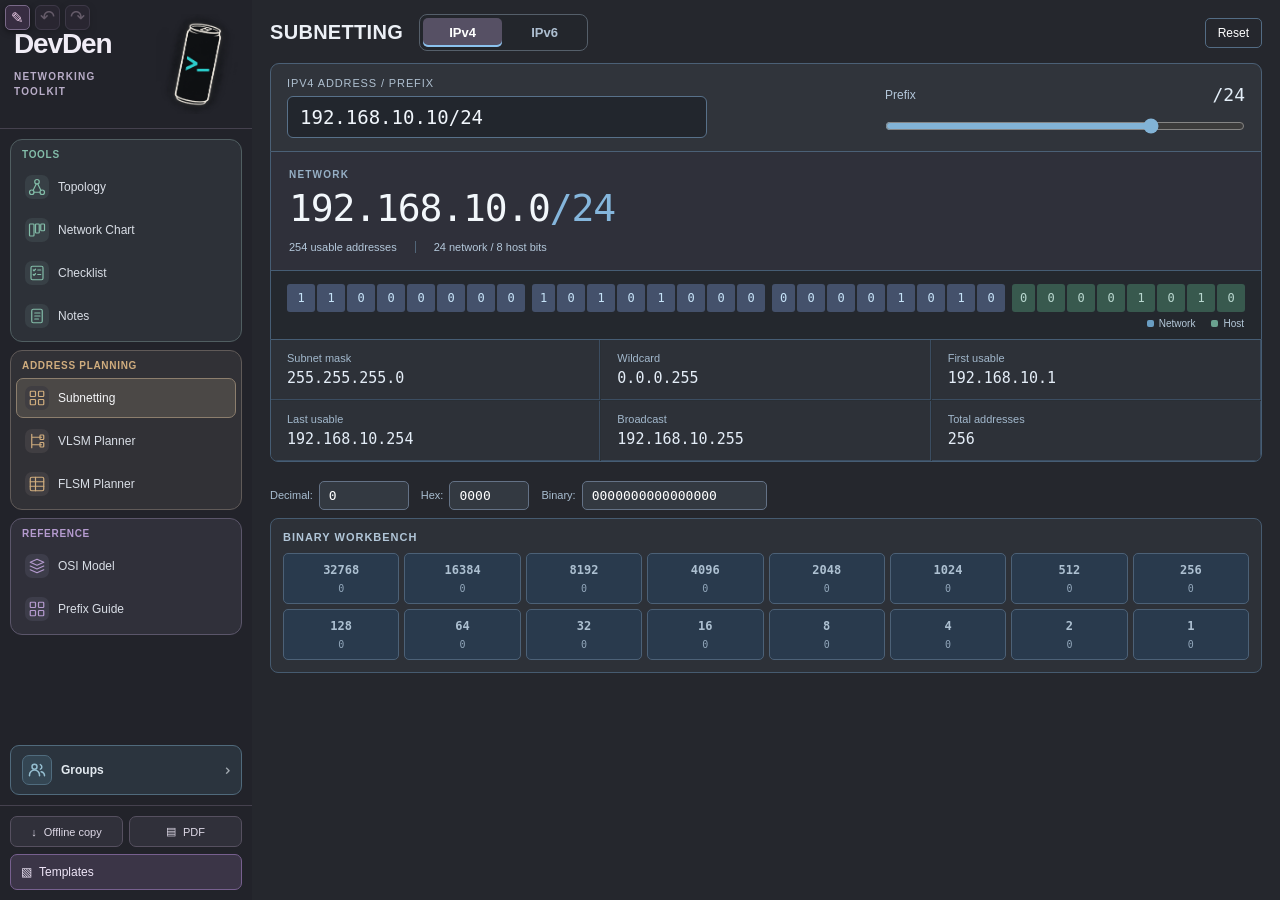
==== docs/index.html @ 86e10890 "Reorganized the toolkit into docs folder" ====
<!doctype html><html lang="en"><head><meta charset="utf-8"><meta http-equiv="Cache-Control" content="no-cache, must-revalidate"><meta name="viewport" content="width=device-width,initial-scale=1"><title>Networking Toolkit | DevDen</title><link rel="icon" type="image/png" href="logo.png?v=d3216b2ccce2"><meta name="theme-color" content="#1b212c"><link rel="stylesheet" href="style.css?v=fb809c61d1f8"><link rel="stylesheet" href="notes.css?v=c0ddcbf0cc53"></head><body><div class="shell"><aside id="sidebar"><header><button id="devden-pencil" type="button" title="Draw on page" aria-label="Draw on page">✎</button><button id="devden-sketch-undo" type="button" title="Undo drawing (Ctrl+Z)" aria-label="Undo last drawing stroke" disabled>↶</button><button id="devden-sketch-redo" type="button" title="Redo drawing (Ctrl+Y)" aria-label="Redo last drawing stroke" disabled>↷</button><b class="brand-name"><button type="button" class="brand-wordmark" id="admin-login-trigger" title="Admin Login" aria-label="Open Admin Login">DevDen</button><small>NETWORKING TOOLKIT</small></b><img src="logo.png?v=d3216b2ccce2" alt="DevDen Networking Toolkit logo" id="logo" title="Collapse sidebar"></header><nav id="navigation"></nav><div class="admin-dock" id="admin-dock" hidden><button type="button" id="admin-open" class="admin-nav-button"><span class="admin-symbol">⚙</span><span>Admin Panel</span></button></div><div class="group-dock"><button type="button" id="group-toggle" aria-controls="group-overlay" aria-expanded="false" title="Group workspace"><svg viewBox="0 0 24 24" fill="none" stroke="currentColor" stroke-width="1.8" stroke-linecap="round" stroke-linejoin="round" aria-hidden="true"><circle cx="9" cy="8" r="3"/><path d="M3 19v-1a6 6 0 0 1 12 0v1M16 5.5a3 3 0 0 1 0 5.5M17 14a5 5 0 0 1 4 5"/></svg><span class="group-status-dot" hidden></span><span class="group-display-stack"><span class="group-display">Groups</span><small class="group-subtitle" hidden></small></span><span class="group-chevron" aria-hidden="true">⌃</span></button></div><section id="group-overlay" class="group-overlay" aria-label="Group workspaces" hidden><div class="group-overlay-header"><strong>Groups</strong><button type="button" id="group-close" title="Close groups" aria-label="Close groups">×</button></div><div class="group-memberships" id="group-memberships"><p class="group-empty">No groups joined yet.</p></div><div class="group-actions"><button type="button" id="group-create">+ Create group</button><button type="button" id="group-join">Join group</button></div></section><footer>WEB EDITION · OFFLINE READY</footer></aside><main id="main"><div id="content"></div></main></div><script src="offline-source.js?v=951cb8b243f2"></script><script src="app.js?v=3f51a9848226"></script><script src="notes.js?v=af557ee3e689"></script><script src="group-config.js?v=5dbe3a5074b4"></script><script src="group-merge.js?v=444e2b5e7674"></script><script src="group.js?v=2463377f3d1b"></script><script src="admin.js?v=ae909c50cace"></script></body></html>
---- docs/style.css ----
:root{color-scheme:dark;--bg:#1d232d;--nav:#1b212c;--field:#303e50;--head:#252f3e;--border:#536176;--text:#ecf0f6;--accent:#345974;--hover:#3b526b}*{box-sizing:border-box}body{margin:0;background:var(--bg);color:var(--text);font:13px 'Segoe UI',Arial,sans-serif}.shell{display:flex;height:100vh;min-height:500px}aside{flex:none;width:280px;background:var(--nav);display:flex;flex-direction:column;transition:width .15s}aside.collapsed{width:76px}aside header{display:flex;align-items:center;justify-content:space-between;min-height:145px;padding:14px 12px 8px 20px;font-size:16px}aside header img{width:64px;height:90px;object-fit:contain;border:1px solid #8490a0;border-radius:4px;cursor:pointer}aside.collapsed header b,aside.collapsed .nav-title,aside.collapsed nav button span,aside.collapsed footer{display:none}aside.collapsed header{padding:10px 4px}aside.collapsed header img{width:64px}nav{overflow:auto;flex:1;padding:10px 12px}nav .nav-title{font-size:11px;font-weight:600;color:#a5caff;margin:20px 8px 16px}nav button{width:100%;padding:13px;text-align:left;background:transparent;color:white;border:1px solid #8590a0;border-radius:4px;margin-bottom:8px;cursor:pointer}nav button.active{background:var(--field)}nav button:hover,button:hover{filter:brightness(1.2)}nav button span{white-space:nowrap}aside footer{padding:12px;color:#8190a5;font-size:10px}main{flex:1;min-width:0;overflow:auto;padding:20px 26px 16px}h1{font-size:23px;margin:0 0 14px}h2{font-size:17px;margin:16px 0 10px}p{line-height:1.55}.subtitle{font-size:12px;margin:0 0 18px;color:#dbe3f0}.toolbar{display:flex;gap:9px;align-items:center;flex-wrap:wrap;margin:10px 0 14px}.toolbar label{display:flex;align-items:center;gap:8px;white-space:nowrap}.toolbar input{max-width:260px}.toolbar .wide{min-width:190px}input,select,textarea{background:var(--field);border:1px solid #647286;color:#fff;padding:7px 9px;font:inherit;min-width:0}input[type=number]{width:88px}input:focus,textarea:focus,select:focus{outline:1px solid #75bdea}button{background:var(--field);color:white;border:1px solid #8897a7;padding:9px 14px;border-radius:3px;cursor:pointer;font:inherit}button.primary{background:#305773}.table-wrap{overflow:auto;border:1px solid #4c586b;max-height:calc(100vh - 250px)}table{border-collapse:collapse;width:100%;white-space:nowrap}th,td{padding:8px 7px;border:1px solid #455369;text-align:left}th{background:var(--head);font-weight:600;position:sticky;top:0;z-index:1}tbody tr:nth-child(odd){background:#303e50}tbody tr:nth-child(even){background:#222c39}td[contenteditable]{min-width:85px;cursor:text}td:focus{outline:2px solid #68a6d2;outline-offset:-2px}.status{border:1px solid #62748b;background:var(--field);padding:12px;margin-top:12px;white-space:pre-wrap;min-height:44px}.error{color:#ffc2c2}.card{background:#252f3e;border:1px solid #50657b;padding:16px;margin:10px 0;border-radius:3px}.grid2{display:grid;grid-template-columns:repeat(auto-fit,minmax(265px,1fr));gap:12px}.bits{display:grid;grid-template-columns:repeat(8,minmax(65px,1fr));gap:8px}.bit{padding:13px 2px;text-align:center;background:#314656;border:1px solid #75899d;cursor:pointer}.bit.on{background:#216b8c}.bit small{display:block;margin-top:5px}.muted{color:#b3c0d2}.text-preview{width:100%;min-height:260px;font-family:Consolas,monospace;resize:vertical;line-height:1.5}.reference-search{width:min(500px,100%);margin:8px 0 14px}.reference-item{padding:12px;border-bottom:1px solid #48576d}.reference-item strong{display:block;margin-bottom:5px}.row-actions{display:flex;gap:8px}.tip{font-size:12px;color:#adbfce}.ipv6-blocks{display:grid;grid-template-columns:repeat(4,minmax(120px,1fr));gap:10px}.ipv6-blocks label{padding:12px;background:#293748;border:1px solid #54738f}.ipv6-blocks input{width:100%;margin-top:9px}.ipv6-blocks label.selected{background:#256789}@media(max-width:820px){aside{width:194px}main{padding:14px}aside header{font-size:12px}aside header img{width:50px}.bits{grid-template-columns:repeat(4,1fr)}.ipv6-blocks{grid-template-columns:repeat(2,1fr)}}@media(max-width:540px){aside{width:130px}aside header{padding:6px}aside header img{display:none}nav{padding:5px}nav button{padding:9px 5px;font-size:11px}.grid2{grid-template-columns:1fr}}
.reference-item.expandable{display:block;padding:0;overflow:hidden}.reference-header{display:flex;align-items:center;gap:10px;padding:7px 9px}.reference-header .reference-expand{flex:1;text-align:left;background:transparent;border:0;color:inherit;padding:9px;white-space:normal}.reference-expand small{color:#abb9cd;font-weight:normal}.reference-detail{padding:8px 16px 16px;border-top:1px solid #465166}.reference-detail pre{white-space:pre-wrap;overflow-wrap:anywhere;background:#1e2734;padding:14px;border-radius:6px;color:#cbe2f2}.reference-header button:not(.reference-expand){min-width:70px}#results td:focus{outline:2px solid #6bb7ed;outline-offset:-2px}#results td[contenteditable=true]{background:#25394a;outline:2px solid #6bb7ed}#results{outline:none}

#vlsm-grid .vlsm-edit{min-width:90px;cursor:text}#vlsm-grid .vlsm-edit:focus{background:#35516a;outline:2px solid #80c0ef;outline-offset:-2px}#vlsm-grid .manual-prefix{background:#6f6331;color:#fff3c1}#vlsm-grid .vlsm-cell-input{width:100%;min-width:65px;padding:4px;background:#253c50}#vlsm-grid th{white-space:nowrap}

.cli-layout{display:grid;grid-template-columns:minmax(300px,47%) minmax(300px,1fr);gap:14px;min-height:60vh}.cli-left,.cli-right{min-width:0}.cli-left{display:flex;flex-direction:column;gap:8px}.cli-left h2{color:#bcd4ef;font-size:13px;letter-spacing:.03em}.cli-category{border:1px solid #52637a;background:#273346;margin-bottom:6px}.cli-category button{display:block;width:100%;text-align:left;border:0;background:transparent}.cli-category .cli-category-head{font-weight:600}.cli-category-items{padding:2px 8px 9px}.cli-category-items button{padding:7px 14px}.cli-category-items button.selected{background:#345974}.cli-settings{background:#253040;padding:12px;margin-top:8px}.cli-settings #params{display:flex;flex-direction:column;gap:8px}.cli-settings #params .card{margin:0;padding:8px}.cli-right .text-preview{min-height:440px}@media(max-width:900px){.cli-layout{grid-template-columns:1fr}.cli-right .text-preview{min-height:240px}}


.ip-list-table{min-height:350px;}
.ip-list-table td{height:35px;}


#vlsm-grid tbody tr{height:36px}
#vlsm-grid tbody td{height:36px;min-height:36px;vertical-align:middle}


.brand-credit{display:block;font-size:10px;font-weight:400;letter-spacing:.04em;color:#a8c4d6;margin-top:7px}


.tool-title-row{display:flex;align-items:center;justify-content:space-between;gap:16px;flex-wrap:wrap;margin-bottom:11px}
.tool-title-row h1{margin:0}
.tool-mode-switch{display:inline-flex;align-items:stretch;border:1px solid #64758a;border-radius:5px;overflow:hidden;flex-shrink:0}
.tool-mode-switch button{border:0;border-radius:0;background:#253345;min-width:79px;padding:9px 16px;font-weight:600}
.tool-mode-switch button+button{border-left:1px solid #64758a}
.tool-mode-switch button.selected{background:#345f81;color:#fff;box-shadow:inset 0 -2px 0 #8bc2ee}
.tool-mode-switch button:focus-visible{outline:2px solid #88c7f5;outline-offset:-2px}
@media(max-width:540px){.tool-title-row{gap:9px}.tool-mode-switch button{padding:8px 10px;min-width:62px}}

.topo-toolbar{display:flex;flex-direction:column;gap:10px;margin-bottom:8px}
.topo-device-tools,.topo-tool-row{display:flex;flex-wrap:wrap;align-items:center;gap:7px}
.topo-device-tools button,.topo-tool-row button{padding:8px 10px;border-radius:6px}
.topo-tool-label{font-size:10px;letter-spacing:.1em;color:#a5c2d8;font-weight:700;margin-right:4px}
.topo-tool-icon{font-size:18px;vertical-align:middle;color:#91c9ef;margin-right:3px}
.topo-tool-row label{display:flex;gap:8px;align-items:center;color:#b8cee1}
.topo-tool-row select{padding:8px;border-radius:5px}
#topo-connect.active{background:#285d7e;outline:2px solid #78c8ef}
.topo-hint{font-size:12px;color:#9fb1c4;line-height:1.45;margin:10px 0}
.topo-viewport{height:clamp(440px,65vh,850px);border:1px solid #54687f;border-radius:9px;overflow:auto;background:#142130;position:relative}
.topo-board{position:relative;width:1400px;height:850px;background-color:#142130;background-image:radial-gradient(#31445c 1px,transparent 1px);background-size:25px 25px;overflow:hidden;touch-action:none;user-select:none}
.topo-links{position:absolute;inset:0;z-index:2;pointer-events:none;overflow:visible}
.topo-labels{position:absolute;inset:0;z-index:6;pointer-events:none}
.topo-link-wrap{position:absolute;pointer-events:auto;z-index:6;display:flex;align-items:center;justify-content:center}
.topo-wire-input{min-width:46px;height:28px;text-align:center;background:#172638;color:#e2eef8;border:1px solid #4c6c89;border-radius:5px;padding:3px 7px;font-family:Consolas,'Segoe UI',monospace;font-size:11px;box-shadow:0 0 0 4px #172638;outline-offset:3px;user-select:text}
.topo-link-wrap.selected .topo-wire-input{border-color:#9bd8ff}
.topo-node{position:absolute;transform:translate(-50%,-50%);z-index:5;width:132px;min-height:94px;display:flex;flex-direction:column;align-items:center;justify-content:center;padding:5px 8px 7px;background:#263c54;border:1px solid #7a9abb;border-radius:10px;cursor:grab;box-shadow:0 4px 12px #0d172555;outline:none;touch-action:none}
.topo-node.selected,.topo-node:focus-visible{border:2px solid #a8dbff;box-shadow:0 0 0 3px #5591bd55}
.topo-node.connecting{border-color:#76d1b0;box-shadow:0 0 0 3px #76d1b055}
.topo-node:active{cursor:grabbing}
.topo-device-icon{font-size:24px;line-height:25px;color:#96c9ee;font-weight:bold}
.topo-device-switch{color:#70cbb5}.topo-device-isp{color:#e8bd85}.topo-device-server{color:#bca8f0}
.topo-node-name,.topo-node-extra{background:transparent;border:0;text-align:center;width:100%;padding:0;min-height:18px;user-select:text;outline:none;border-radius:0}
.topo-node-name{font-size:14px;font-weight:700;color:#fff}.topo-node-extra{color:#afc6d9;font-size:10px}
.topo-node-name:focus,.topo-node-extra:focus{outline:none;background:#345573}
.topo-node-extra::placeholder{color:#8396ab}.topo-device-kind{font-size:10px;color:#a9c3d8}
.topo-zone{position:absolute;z-index:1;border:2px dashed var(--zone-color);background:color-mix(in srgb,var(--zone-color) 13%,transparent);border-radius:10px;min-width:200px;min-height:140px;pointer-events:none}
.topo-zone.selected{border-style:solid;box-shadow:inset 0 0 0 1px var(--zone-color)}
.topo-zone-handle{position:absolute;left:0;right:0;top:0;height:38px;pointer-events:auto;cursor:grab}
.topo-zone-name,.topo-zone-network{position:absolute;z-index:2;pointer-events:auto;background:#16283a;border:1px solid color-mix(in srgb,var(--zone-color) 70%,#fff 10%);color:#e5f3fc;border-radius:5px;text-align:center;padding:6px;font-size:12px;user-select:text}
.topo-zone-name{left:50%;top:8px;transform:translateX(-50%);width:190px;font-weight:700}
.topo-zone-network{bottom:8px;right:10px;width:195px;font-family:Consolas,monospace}
.topo-zone-resize{position:absolute;right:0;bottom:0;width:22px;height:22px;cursor:nwse-resize;pointer-events:auto;background:linear-gradient(135deg,transparent 50%,var(--zone-color) 50%);clip-path:polygon(100% 0,100% 100%,0 100%)}
.topo-bottom{display:flex;justify-content:space-between;flex-wrap:wrap;gap:10px;color:#9fb8ce;font-size:11px;padding:10px 0}
.topo-legend{display:inline-block;vertical-align:middle;width:24px;margin:0 10px 0 4px;border-top:3px solid #83bedf}.topo-legend.crossover{border-color:#eca46e}.topo-legend.wireless{border-color:#c8a6f4;border-top-style:dashed}

aside:not(.collapsed) header{min-height:150px;padding:13px 15px 10px 18px;gap:8px;border-bottom:1px solid #344253}
aside:not(.collapsed) header img{width:94px;height:124px;border:0;object-fit:contain;flex-shrink:0;filter:drop-shadow(0 2px 7px #04080d88)}
aside:not(.collapsed) header b{line-height:1.18;letter-spacing:.025em}

.osi-diagram,.osi-encapsulation,.osi-flow,.osi-stack,.osi-journey{max-width:100%;min-width:0;overflow-wrap:anywhere}
@media(max-width:820px){aside:not(.collapsed) header img{width:65px;height:100px}aside:not(.collapsed) header{padding:8px;min-height:115px}.topo-viewport{height:65vh}}
.osi-packet{max-width:100%;min-width:0;overflow-x:auto;scrollbar-width:thin}
.osi-packet-part{flex:0 1 auto;min-width:0;white-space:normal;overflow-wrap:anywhere;padding:12px 7px}
.osi-packet-part.data{flex:2 1 100px}.osi-packet-part.bits{flex:1 1 auto;min-width:0;letter-spacing:.025em}
@media(max-width:650px){.osi-packet-part{font-size:10px;padding:9px 4px}}


.topo-hardware{display:inline-block;width:30px;height:30px;vertical-align:middle;color:#d2d7de}
.topo-device-icon .topo-hardware{width:39px;height:39px}
.topo-tool-icon .topo-hardware{width:20px;height:20px;margin-right:6px}
.topo-device-icon{color:#d2d7de}
.topo-node{background:#263544;border-color:#7e8d9b;min-height:90px}
.topo-node-extra:placeholder-shown{opacity:.45}
.topo-node-name.topo-readonly,.topo-node-extra.topo-readonly,.topo-zone-name.topo-readonly,.topo-zone-network.topo-readonly,.topo-wire-input.topo-readonly,.topo-note textarea.topo-readonly{cursor:inherit;outline:none}
.topo-node-name,.topo-node-extra,.topo-zone-name,.topo-zone-network,.topo-wire-input{cursor:text}
.topo-link-wrap{min-height:35px;cursor:pointer}
.topo-link-wrap:not(.selected) .topo-wire-input:placeholder-shown{opacity:0}
.topo-link-wrap.selected .topo-wire-input:placeholder-shown{opacity:.75}
.topo-wire-input{min-width:45px;box-shadow:0 0 0 5px #172638}
.topo-zone.locked .topo-zone-handle,.topo-zone.locked .topo-zone-resize{cursor:default;opacity:.55}
.topo-node.locked,.topo-note.locked{cursor:default;border-style:dashed}
.topo-lock-indicator{position:absolute;right:3px;top:3px;font-size:10px}
.topo-note{position:absolute;z-index:8;min-width:160px;min-height:75px;max-width:340px;padding:5px;background:rgba(23,38,56,.85);border:1px dashed #758a9d;border-radius:6px;cursor:grab}
.topo-note.selected{border:1px solid #a8dbff}
.topo-note textarea{background:transparent;color:#e5f0fa;font:13px/1.4 Consolas,monospace;resize:both;width:190px;min-height:58px;padding:6px;border:0;user-select:text}
.topo-note textarea:focus{outline:1px solid #83bcea}
.topo-zone{pointer-events:auto}
.topo-zone-handle{z-index:1}
.topo-zone-name,.topo-zone-network{z-index:2}


.topo-node{width:94px;min-height:65px;padding:3px 5px 4px;border-radius:8px}
.topo-device-icon .topo-hardware{width:28px;height:28px}
.topo-node-name{font-size:11px;min-height:15px}
.topo-node-extra{font-size:9px;min-height:12px}
.topo-note{min-width:110px;min-height:52px;max-width:270px}
.topo-note textarea{width:142px;min-height:41px;font-size:11px}
.topo-zone-name{width:145px;font-size:11px;padding:4px}
.topo-zone-network{width:160px;font-size:10px;padding:4px}
.topo-wire-input{height:21px;padding:2px 4px;font-size:10px;min-width:24px;box-shadow:0 0 0 3px #172638}
.topo-link-wrap{min-height:23px}
.topo-link-wrap:not(.selected) .topo-wire-input:placeholder-shown{opacity:0;pointer-events:none}
.topo-links{pointer-events:none}
.topo-wire-hit{cursor:pointer}
.topo-link-wrap{pointer-events:auto}
.topo-toolbar{gap:6px}
.topo-device-tools button,.topo-tool-row button{padding:6px 8px;font-size:11px}
.topo-viewport{width:100%;max-width:100%;min-width:0;overflow:auto}
.topo-board{overflow:visible}
.topo-tool-row{gap:5px}
.topo-cable-choices{display:flex;gap:4px;align-items:center;flex-wrap:wrap}
.topo-cable-choices.hidden{display:none}
#topo-mode-select.active,#topo-mode-wire.active,.topo-cable-choices button.active{background:#315c7c;outline:1px solid #92c8ef}
.topo-zoom-label{display:flex;align-items:center;gap:5px;color:#b8cee1}
.topo-zoom-label select{width:72px;padding:5px}
#topo-marquee{position:absolute;z-index:12;display:none;pointer-events:none;border:1px solid #95c8f6;background:#579ae338}
.topo-zone{pointer-events:none}
.topo-zone-handle,.topo-zone-name,.topo-zone-network,.topo-zone-resize{pointer-events:auto}
.topo-node.locked,.topo-zone.locked,.topo-note.locked{opacity:.92}


#vlsm-grid, #results:where(tbody) > tr{max-width:100%}
#vlsm-grid,#results:where(tbody) + table{min-width:0}
#vlsm-grid{table-layout:fixed!important;width:100%!important;min-width:0!important;white-space:normal;font-size:11px}
#vlsm-grid th,#vlsm-grid td{padding:5px 4px;overflow-wrap:anywhere;min-width:0}
#vlsm-grid th{font-size:10px;line-height:1.3}
#vlsm-grid .vlsm-cell-input{min-width:0;width:100%}
body:has(#results) .table-wrap:has(#results){overflow-x:auto}
body:has(#results) .table-wrap:has(#results) table{table-layout:auto!important;min-width:0!important;width:100%!important;font-size:11px;white-space:normal}
body:has(#results) .table-wrap:has(#results) th,body:has(#results) .table-wrap:has(#results) td{padding:5px 4px;overflow-wrap:anywhere}
@media(max-width:1000px){#vlsm-grid{font-size:10px}#vlsm-grid th,#vlsm-grid td{padding:4px 2px}}

#inventory-flsm,#inventory-vlsm{width:100%!important;min-width:0!important;table-layout:fixed!important;white-space:normal;font-size:11px}
#inventory-flsm th,#inventory-flsm td,#inventory-vlsm th,#inventory-vlsm td{overflow-wrap:anywhere;white-space:normal;min-width:0;padding:6px 4px}
#inventory-flsm th,#inventory-vlsm th{font-size:10px;line-height:1.25}
.inventory-scroll{max-width:100%;overflow-x:auto}

.table-wrap:has(#results),.table-wrap:has(#vlsm-grid){overflow-x:hidden}


body:has(#topo-board) main{padding:12px;display:flex;flex-direction:column}
body:has(#topo-board) #content{display:flex;flex-direction:column;flex:1;min-height:0}
body:has(#topo-board) .topo-viewport{flex:1;min-height:420px;height:auto}
body:has(#topo-board) h1{margin-bottom:5px}
body:has(#topo-board) .subtitle{margin-bottom:8px}
.topo-fullscreen #main{position:fixed;inset:0;z-index:1000;background:var(--bg);padding:12px}
.topo-fullscreen .topo-viewport{min-height:0!important}
.topo-node.locked,.topo-note.locked{opacity:1;border-style:solid}.topo-zone.locked{opacity:1;border-style:dashed}
.topo-zone.locked .topo-zone-handle,.topo-zone.locked .topo-zone-resize{opacity:1}
.topo-lock-indicator{display:none}
.topo-guide{position:absolute;pointer-events:none;z-index:15;background:rgba(185,214,236,.22)}
.topo-guide.x{width:1px}.topo-guide.y{height:1px}
.nav-icon{display:inline-block;width:24px;font-size:18px;text-align:center;font-style:normal;margin-right:8px}
aside.collapsed nav button{padding:12px 0;text-align:center}aside.collapsed .nav-icon{margin:0}
.topo-node input[readonly],.topo-zone input[readonly],.topo-note textarea[readonly]{cursor:default}

.topo-zone{min-width:100px;min-height:70px}.topo-zone-name{max-width:calc(100% - 12px)}.topo-zone-network{max-width:calc(100% - 12px)}


body:has(#topo-board) .shell{height:100dvh;min-height:0}
body:has(#topo-board) main{height:100%;min-height:0;overflow:hidden;padding:8px 8px 0}
body:has(#topo-board) #content{height:100%;min-height:0;gap:0;overflow:hidden}
body:has(#topo-board) .tool-title-row{flex:none;margin:0 0 6px}
body:has(#topo-board) h1{font-size:18px;margin:0;line-height:28px}
body:has(#topo-board) .topo-toolbar{display:flex;flex-direction:row;align-items:center;flex-wrap:wrap;gap:6px;margin:0 0 7px;flex:none;position:relative;z-index:25}
body:has(#topo-board) .topo-toolbar button,.topo-menu summary{height:32px;padding:6px 10px;font-size:12px;border:1px solid #53657a;border-radius:6px;white-space:nowrap;display:inline-flex;align-items:center;justify-content:center;gap:6px}
.topo-primary-modes{display:flex;gap:3px;padding-left:5px;border-left:1px solid #46556a}
.topo-menu{position:relative}.topo-menu summary{list-style:none;cursor:pointer;background:#2c3a4b;user-select:none}.topo-menu summary::-webkit-details-marker{display:none}.topo-menu[open] summary{background:#3b536d;border-color:#7fa4c5}
.topo-menu-panel{position:absolute;top:calc(100% + 7px);left:0;min-width:195px;padding:8px;background:#202e3e;border:1px solid #5d7189;border-radius:9px;box-shadow:0 8px 24px #0007;display:flex;flex-direction:column;gap:5px;z-index:50}
.topo-menu:not([open]) .topo-menu-panel{display:none}
.topo-toolbar .topo-menu-panel button{justify-content:flex-start;width:100%;height:35px}
.topo-add-menu .topo-menu-panel{display:grid;grid-template-columns:1fr 1fr;min-width:260px}
.topo-help-menu .topo-menu-panel{left:auto;right:0;width:300px;font-size:12px;line-height:1.5}
.topo-help-menu dl{margin:5px 0}.topo-help-menu dt{color:#91b9d5;margin-top:7px}.topo-help-menu dd{margin:0;color:#d9e3ed}
#topo-reset{color:#efb6ad}
body:has(#topo-board) .topo-viewport{flex:1 1 0;min-height:0!important;height:0;max-height:none;border-radius:7px 7px 0 0;background-color:#142130;background-image:radial-gradient(circle,#38516b .85px,transparent 1px);background-repeat:repeat;background-origin:padding-box}
body:has(#topo-board) .topo-board{background:transparent;flex:none}
body:has(#topo-board) .topo-bottom{flex:none;padding:5px 2px;gap:4px;font-size:10px;line-height:16px}
.topo-guide{background:rgba(167,211,242,.55);box-shadow:0 0 2px #8cc9ed40;z-index:20}
.topo-fullscreen #main{height:100dvh;padding:8px 8px 0}
.topo-cable-choices{padding-left:5px;border-left:1px solid #46556a}
@media(max-width:800px){body:has(#topo-board) aside:not(.collapsed){width:180px}.topo-toolbar{gap:4px}body:has(#topo-board) .topo-toolbar button,.topo-menu summary{padding:5px 7px;font-size:11px}.topo-bottom>span:last-child{display:none}}

.topo-device-picker{display:flex;align-items:center;gap:5px;padding-left:7px;border-left:1px solid #46556a}.topo-device-picker select{height:32px;border-radius:6px;padding:4px 8px;width:92px;font-size:12px}.topo-add-menu .topo-menu-panel{display:flex;min-width:165px}.topo-device-picker #topo-add-device{background:#345974;border-color:#668eac}#topo-fullscreen{margin-left:auto}

.topo-view-switch{display:flex;gap:3px;padding:3px;background:#111d2b;border:1px solid #5b7088;border-radius:9px}.topo-toolbar .topo-view-switch button{height:35px;min-width:98px;border-color:transparent;background:transparent;color:#a4b5c7;font-weight:600}.topo-toolbar .topo-view-switch button.selected{background:#426e92;border-color:#99c8e9;color:#fff;box-shadow:0 1px 5px #07111d66}.topo-view-switch button>span{font-size:16px}.topo-toolbar .topo-view-switch button:not(.selected):hover{background:#273b50;color:#fff}

body:not([data-tool="topology"]) main{padding:14px 18px}
body:not([data-tool="topology"]) .tool-title-row{margin:0 0 12px;gap:16px}
body:not([data-tool="topology"]) h1{font-size:20px;letter-spacing:.015em;margin:0}
body:not([data-tool="topology"]) .tool-mode-switch{padding:3px;border:1px solid #4c6077;border-radius:8px;background:#172330;gap:3px}
body:not([data-tool="topology"]) .tool-mode-switch button{border:0;border-radius:5px;background:transparent;padding:7px 16px;color:#adbed0}
body:not([data-tool="topology"]) .tool-mode-switch button.selected{background:#3a6587;color:#fff}
.address-controls{display:flex;align-items:end;gap:24px;padding:13px 16px;background:#30343b;border:1px solid #4b6076;border-radius:9px 9px 0 0}
.address-controls>label{flex:1;font-size:11px;text-transform:uppercase;letter-spacing:.08em;color:#afc0d0}
.address-controls input[type=text],#subnet-address{display:block;margin-top:7px;width:100%;max-width:420px;font:19px Consolas,monospace;padding:9px 12px;background:#22262d;border:1px solid #58718a;border-radius:6px;color:#f0f5fb;letter-spacing:0;text-transform:none}
.prefix-control{flex:1;max-width:360px}.prefix-control label{display:flex;justify-content:space-between;align-items:center;color:#b3c7da;font-size:12px}.prefix-control strong{font:18px Consolas,monospace;color:#e4eff9}.prefix-control input{width:100%;padding:0;margin:12px 0 3px;accent-color:#82b3d6;cursor:pointer}
.address-hero{position:relative;padding:17px 18px;background:#282e35;border:1px solid #465d74;border-top:0}
.eyebrow{display:block;font-size:10px;letter-spacing:.12em;font-weight:600;color:#96afc5;margin-bottom:6px}
.network-address{font:clamp(25px,3vw,38px) Consolas,monospace;letter-spacing:-.03em;color:#f2f7fb;overflow-wrap:anywhere;line-height:1.2}.network-address>span{color:#85b6dc}
.address-badges{display:flex;gap:8px 18px;margin-top:9px;flex-wrap:wrap;font-size:11px;color:#b4c8db}.address-badges>span+span{border-left:1px solid #516578;padding-left:18px}
.address-bitstrip{display:grid;grid-template-columns:repeat(32,minmax(0,1fr));gap:2px;padding:13px 16px 6px;background:#24282e;border:1px solid #465d74;border-top:0;border-bottom:0;font:12px Consolas,monospace;text-align:center}
.address-bitstrip>span{padding:6px 0;border-radius:3px}.address-bitstrip .network-bit{color:#c6e3f8;background:#435a66}.address-bitstrip .host-bit{color:#b8d7cf;background:#27473f}.address-bitstrip .octet-start:not(:first-child){margin-left:5px}
.bit-legend{display:flex;gap:16px;justify-content:end;padding:0 17px 10px;background:#24282e;border-inline:1px solid #465d74;font-size:10px;color:#b6cadb}.bit-legend span:before{content:'';display:inline-block;width:7px;height:7px;background:#6a9dc2;margin-right:5px;border-radius:2px}.bit-legend span+span:before{background:#6aa18f}
.subnet-metrics{display:grid;grid-template-columns:repeat(3,minmax(0,1fr));background:#2a2f35;border:1px solid #465d74;gap:1px}
.metric{padding:12px 16px;background:#2d3138;min-width:0;border-right:1px solid #3b4d61;border-bottom:1px solid #3b4d61}.metric>span{display:block;font-size:11px;color:#a2b8cc;margin-bottom:5px}.metric>strong{font:15px Consolas,monospace;overflow-wrap:anywhere;color:#e4edf7}
.subnet-neighbours{display:grid;grid-template-columns:repeat(3,minmax(0,1fr));border:1px solid #465d74;border-top:0;border-radius:0 0 9px 9px;overflow:hidden;background:#24282e}.subnet-neighbours>div{padding:10px 16px;min-width:0}.subnet-neighbours>div+div{border-left:1px solid #3b4d61}.subnet-neighbours span{display:block;font-size:10px;color:#93aabe;margin-bottom:4px}.subnet-neighbours strong{font:13px Consolas,monospace;overflow-wrap:anywhere}.subnet-neighbours .current{background:#2b4257;color:#d5eafb}
.workbench-controls{padding:11px 0 0;margin:8px 0;gap:12px}.workbench-controls label{font-size:11px;color:#a8bdd0;gap:6px}.workbench-controls input{border-radius:5px;padding:6px 9px;font:13px Consolas,monospace}.workbench-controls #decimal{width:90px}.workbench-controls #binary{width:185px}.workbench-controls #hex{width:80px}
.workbench{padding:12px;border:1px solid #465b70;border-radius:8px;margin:8px 0;background:#2d3138}.workbench h2{font-size:11px;letter-spacing:.09em;color:#b1c6d8;margin:0 0 10px}.workbench .muted{margin:0 0 8px;font-size:11px}
.workbench .bits{gap:5px}.workbench .bit{border:1px solid #4c6177;border-radius:5px;background:#293a4d;padding:9px 2px;font:12px Consolas,monospace;color:#adc0d1}.workbench .bit small{font-size:10px;color:#91a6ba;margin-top:6px}.workbench .bit.on{background:#445e62;border-color:#86b4d5;color:#fff}.workbench .bit.on small{color:#cce5f6}.bit:focus-visible{outline:2px solid #b4d9f2;outline-offset:2px}
body[data-tool="ipv4"] #status:not(.error),body[data-tool="ipv6"] #status:not(.error){display:none}
#ipv6-overview{border:1px solid #465d74;border-radius:9px;margin-bottom:9px}.ipv6-address{font-size:clamp(20px,2.8vw,33px)}.ipv6-network{display:flex;gap:12px;align-items:center;border-top:1px solid #40566b;margin-top:13px;padding-top:11px;font-size:11px;color:#9cb4c9}.ipv6-network strong{font:13px Consolas,monospace;color:#d4e4f2;overflow-wrap:anywhere}
body[data-tool="ipv6"] .ipv6-blocks{grid-template-columns:repeat(4,minmax(0,1fr));gap:6px;margin:9px 0}.ipv6-blocks label{background:#2b3037;border:1px solid #4d637a;border-radius:6px;padding:9px;font-size:9px;color:#a4b9cb}.ipv6-blocks label.selected{background:#304e68;border-color:#92bddd}.ipv6-blocks input{margin-top:6px;text-align:center;font:19px Consolas,monospace;border-radius:4px;background:#22262d;padding:8px;width:100%}
.planner-controls{padding:11px 12px;background:#30343b;border:1px solid #4c6177;border-radius:8px;margin:0 0 10px;gap:8px}.planner-controls label{color:#b3c7d9;font-size:11px}.planner-controls label input{font:13px Consolas,monospace;border-radius:5px;padding:7px 9px;background:#22262d}.planner-controls #parent{width:230px;max-width:100%}.planner-controls button,.inventory-toolbar button{border:1px solid #546b82;border-radius:5px;padding:7px 11px;font-size:11px}.planner-controls button.primary{background:#4c6260;border-color:#86afce}.planner-controls button.quiet{background:transparent;color:#b1c3d5}
.workspace-menu{position:relative;margin-left:auto}.workspace-menu summary{list-style:none;padding:8px 12px;font-size:11px;cursor:pointer;border:1px solid #637b91;border-radius:5px;background:#3a414a}.workspace-menu summary::-webkit-details-marker{display:none}.workspace-menu>div{position:absolute;right:0;top:calc(100% + 5px);padding:6px;min-width:150px;background:#223345;border:1px solid #5d758b;border-radius:7px;z-index:30;box-shadow:0 5px 15px #0005}.workspace-menu button{display:block;text-align:left;width:100%;margin:3px 0;background:#2d4358}
.allocation-overview{padding:12px 14px;background:#2b2f35;border:1px solid #475e75;border-radius:8px 8px 0 0}.allocation-top{display:flex;justify-content:space-between;align-items:center;gap:16px;flex-wrap:wrap}.allocation-top>div>strong{font:14px Consolas,monospace}.allocation-numbers{display:flex;gap:18px;flex-wrap:wrap;font-size:10px;color:#9eb5c9}.allocation-numbers b{font:14px Consolas,monospace;color:#e5eff8;margin-right:3px}.allocation-track{height:10px;margin:12px 0 9px;background:#111f2d;border:1px solid #52677d;border-radius:3px;overflow:hidden}.allocation-used{display:flex;height:100%;min-width:0}.allocation-used>span{min-width:0;border-right:1px solid #172737}.allocation-legend{display:flex;flex-wrap:wrap;gap:7px 15px;font-size:10px;color:#b4c8d9}.allocation-legend i{display:inline-block;width:7px;height:7px;border-radius:2px;margin-right:5px}.allocation-free{margin-left:auto;color:#8da7bc}
body[data-tool="flsm"] .planner-sheet,body[data-tool="vlsm"] .planner-sheet,body[data-tool="v6flsm"] .planner-sheet{border-radius:0 0 7px 7px;border:1px solid #475e75;border-top:0;max-height:42vh;min-height:0}
body:is([data-tool="flsm"],[data-tool="vlsm"],[data-tool="v6flsm"]) table{font-size:12px!important;line-height:1.35}body:is([data-tool="flsm"],[data-tool="vlsm"],[data-tool="v6flsm"]) th{background:#353b44;padding:10px 8px!important;border-color:#42566c;font-size:10px!important;font-weight:600;color:#bdd2e4}body:is([data-tool="flsm"],[data-tool="vlsm"],[data-tool="v6flsm"]) td{padding:8px!important;border-color:#394d61;height:34px}body:is([data-tool="flsm"],[data-tool="vlsm"],[data-tool="v6flsm"]) tbody tr:nth-child(odd){background:#30353c}body:is([data-tool="flsm"],[data-tool="vlsm"],[data-tool="v6flsm"]) tbody tr:nth-child(even){background:#292e35}body:is([data-tool="flsm"],[data-tool="vlsm"],[data-tool="v6flsm"]) tbody td:hover{background:#304a62}body:is([data-tool="flsm"],[data-tool="vlsm"],[data-tool="v6flsm"]) tbody td:first-child{border-left:3px solid var(--row-color,#6d92b3)}
#vlsm-grid td.vlsm-edit{background:#324b624d}#vlsm-grid td.manual-prefix{color:#f1cf8e}#vlsm-grid td:focus,.attached-inventory td.grid-selected{outline:2px solid #9ac8ea!important;outline-offset:-2px}
body:is([data-tool="flsm"],[data-tool="vlsm"],[data-tool="v6flsm"]) #status{background:transparent;border:0;padding:5px 2px;min-height:0;margin:4px 0;font-size:10px;color:#a7bdd0}body:is([data-tool="flsm"],[data-tool="vlsm"],[data-tool="v6flsm"]) #status.error{background:#4a3038;border:1px solid #9a626b;border-radius:5px;color:#ffcece;padding:9px}
body .attached-inventory{margin-top:14px;border:1px solid #475e75;border-radius:8px;overflow:hidden;background:#2b2f35}body .inventory-toolbar{margin:0;padding:10px 12px;gap:8px;background:#32373e}body .inventory-toolbar h2{margin:0 4px 0 0;font-size:15px}body .inventory-metrics{color:#9fb8cc;font-size:10px;margin-right:auto}body .inventory-toolbar input[type=search]{min-width:150px;width:190px;font-size:11px;border-radius:5px;padding:7px 9px;background:#23272e}body .inventory-scroll{border:0;min-height:0;max-height:40vh;overflow:auto}body .inventory-scroll table{min-height:0}body .inventory-scroll td{height:34px}body .attached-inventory .tip{margin:0;padding:5px 12px;font-size:10px;border-top:1px solid #3f5367}.empty-entry td{color:#91a7bb}
.inline-error{padding:14px;background:#49333e;color:#ffd3da;border:1px solid #95636d;border-radius:0 0 7px 7px}.osi-intro{display:none}
.topo-guide{background:rgba(167,211,242,.19);box-shadow:none}
@media(min-width:1450px){.subnet-metrics{grid-template-columns:repeat(6,minmax(0,1fr))}body[data-tool="ipv6"] .ipv6-blocks{grid-template-columns:repeat(8,minmax(0,1fr))}}
@media(max-width:900px){body:not([data-tool="topology"]) main{padding:12px}.address-controls{gap:14px}.allocation-numbers{gap:9px}.allocation-top{gap:10px}.inventory-toolbar{flex-wrap:wrap}.subnet-metrics{grid-template-columns:repeat(2,minmax(0,1fr))}}
@media(max-width:600px){.address-controls{flex-direction:column;align-items:stretch}.prefix-control{max-width:none}.address-bitstrip{font-size:9px;padding-inline:7px;gap:1px}.address-bitstrip .octet-start:not(:first-child){margin-left:2px}.subnet-neighbours>div{padding:9px 6px}.subnet-neighbours strong{font-size:10px}.metric{padding:9px}.metric>strong{font-size:12px}.workbench-controls #binary{width:150px}.planner-controls #parent{width:190px}.allocation-numbers b{font-size:12px}}

body:is([data-tool="flsm"],[data-tool="vlsm"],[data-tool="v6flsm"]) #status:not(.error){display:none}.allocation-numbers>span{overflow-wrap:anywhere}.allocation-numbers{min-width:0}.allocation-numbers b{overflow-wrap:anywhere}.workspace-menu:not([open])>div{display:none}body .inventory-scroll{min-height:90px}.attached-inventory tbody tr.empty-entry td{background:#213345}

@media(min-width:1250px){body[data-tool="ipv6"] .ipv6-blocks{grid-template-columns:repeat(8,minmax(0,1fr))}}

body[data-tool="chart"] main{padding:12px;min-width:0}body[data-tool="chart"] .tool-title-row{margin-bottom:10px}body[data-tool="chart"] h1{font-size:19px}.chart-toolbar{display:flex;gap:7px;align-items:center;flex-wrap:wrap;margin-bottom:13px}.chart-toolbar button{font-size:12px;padding:7px 11px;border-radius:5px;border-color:#536b82}.chart-toolbar .quiet{margin-left:auto;background:transparent;color:#b3c7d9}.chart-board{display:grid;grid-template-columns:repeat(var(--chart-count),minmax(0,1fr));gap:9px;align-items:start;min-width:0}.chart-subnet{min-width:0;overflow:hidden;background:#2c3036;border:1px solid #485e75;border-top:3px solid var(--chart-color);border-radius:6px;transition:border-color .12s}.chart-subnet-header{padding:8px 10px 10px;border-bottom:1px solid #435970;background:color-mix(in srgb,var(--chart-color) 7%,#2c3036)}.chart-column-actions{display:flex;align-items:center;gap:3px;margin-bottom:5px}.chart-column-actions button{background:transparent;border:0;padding:2px 5px;font-size:14px;color:#a9bfd2;min-width:23px}.chart-column-actions button:disabled{opacity:.3;cursor:default}.chart-move-handle{cursor:grab!important}.chart-move-handle:active{cursor:grabbing!important}.chart-column-actions .chart-edit-subnet{margin-left:auto}.chart-order{font-size:10px;color:#9ab0c4;margin-right:auto}.chart-subnet h2{font-size:14px;margin:0 0 7px;font-weight:600;overflow-wrap:anywhere}.chart-cidr{font:12px Consolas,monospace;color:#e3edf6;overflow-wrap:anywhere}.chart-vlan{font-size:10px;color:#b1c6d9;margin-top:6px}.chart-subnet-info{margin-top:9px;font-size:10px;color:#b2c6d8}.chart-subnet-info summary{cursor:pointer}.chart-subnet-info>div{margin-top:8px;padding-top:4px}.chart-subnet-info label{display:block;margin:6px 0;color:#9db4c9}.chart-subnet-info label span{display:block;color:#d4e3f0;font:11px Consolas,monospace;margin-top:4px;overflow-wrap:anywhere}.chart-subnet-info p{white-space:pre-wrap;overflow-wrap:anywhere}.chart-subnet-info button{font-size:10px;padding:5px 7px;border-color:#526a82;border-radius:4px}.chart-entry-list{padding:5px 7px}.chart-entry{padding:6px 4px;border:1px solid transparent;border-bottom-color:#3d5268;border-radius:4px;min-width:0}.chart-select{display:flex;align-items:flex-start;gap:6px;padding:4px 0;background:transparent;border:0;text-align:left;width:100%;min-width:0}.chart-device-icon{color:var(--chart-color);flex:none;padding-top:2px}.chart-device-icon .topo-hardware{width:18px;height:18px}.chart-device-text{min-width:0;flex:1}.chart-device-text strong{display:block;font-size:12px;font-weight:600;overflow-wrap:anywhere}.chart-entry-ip{display:block;font:11px Consolas,monospace;color:#cadce9;margin-top:5px;overflow-wrap:anywhere}.chart-entry-port{display:block;font:10px Consolas,monospace;color:#a7bdd0;margin-top:4px;overflow-wrap:anywhere}.chart-peer{display:block;width:100%;text-align:left;background:transparent;border:0;font-size:10px;color:#a8c0d5;padding:4px 0;margin-top:2px;overflow-wrap:anywhere;white-space:normal}.chart-peer:hover{color:#edf6ff;text-decoration:underline}.chart-entry-details{margin:5px 0 0;font-size:10px;color:#a8bdcf}.chart-entry-details summary{cursor:pointer}.chart-entry-details dl{background:#23272e;padding:8px;border-radius:4px;margin:7px 0}.chart-entry-details dl>div{margin-bottom:8px}.chart-entry-details dl>div:last-child{margin-bottom:0}.chart-entry-details dt{font-size:10px;color:#96afc4;margin-bottom:3px}.chart-entry-details dd{margin:0;color:#d7e6f2;font-size:11px;overflow-wrap:anywhere;white-space:pre-wrap}.chart-entry-details>button{font-size:10px;padding:4px 8px;border-color:#536d85;border-radius:4px}.chart-branches{border-left:1px solid #50667c;padding-left:7px;margin-left:7px}.chart-branches .chart-entry-group{position:relative}.chart-branches .chart-entry-group:before{content:'';position:absolute;left:-8px;top:24px;width:7px;border-top:1px solid #50667c}.chart-branches .chart-branches{margin-left:3px;padding-left:5px}.chart-branches .chart-branches .chart-entry-group:before{left:-6px;width:5px}.chart-highlight{background:color-mix(in srgb,var(--chart-color) 14%,#2c3036);border-color:var(--chart-color);box-shadow:inset 3px 0 var(--chart-color)}.chart-related{background:color-mix(in srgb,var(--chart-color) 6%,#2c3036);border-left-color:var(--chart-color)}.chart-drop-target{outline:2px solid #b6d8f0;outline-offset:2px}.chart-add-here{display:block;width:100%;padding:9px 5px;font-size:10px;background:#282d33;border:0;border-top:1px solid #435970;border-radius:0;color:#bbcede}.chart-no-devices{padding:18px 4px;color:#91aabd;font-size:11px;text-align:center}.chart-empty{grid-column:1/-1;padding:28px 12px;text-align:center;color:#b6cada}.chart-empty h2{font-size:16px;margin:0 0 12px}.chart-empty button{font-size:12px;border-color:#66839e}.chart-issue{display:block;font-size:10px;color:#efb5b1;padding:4px 0}.chart-fullscreen #main{position:fixed;inset:0;height:100dvh;z-index:1000;overflow:auto;background:var(--bg);padding:12px}
#chart-dialog{background:#2b3037;color:#e7f0f8;border:1px solid #6e879e;border-radius:9px;padding:0;width:min(660px,calc(100vw - 24px));max-height:90dvh;z-index:1100}#chart-dialog::backdrop{background:#07111bcc}#chart-dialog form{padding:16px}#chart-dialog header{display:flex;align-items:center;justify-content:space-between;gap:12px;margin-bottom:14px}#chart-dialog h2{font-size:17px;margin:0}#chart-dialog header button{border:0;background:transparent;padding:2px 8px;font-size:20px}#chart-dialog label{display:block;color:#b0c6d8;font-size:11px;margin-bottom:12px}#chart-dialog input,#chart-dialog select,#chart-dialog textarea{display:block;width:100%;margin-top:6px;font-size:12px;padding:8px;border:1px solid #526b83;border-radius:4px;background:#23272e;color:#eff5fb}#chart-dialog input[type=number]{width:100%}.chart-form-grid{display:grid;grid-template-columns:1fr 1fr;gap:0 13px}#chart-dialog footer{display:flex;justify-content:flex-end;gap:8px;margin-top:16px}#chart-dialog footer button,#chart-add-field{font-size:12px;border-color:#5a7590;border-radius:5px;padding:7px 11px}#chart-dialog-delete{margin-right:auto;color:#ffc1b8}#chart-dialog-delete[hidden]{display:none}.chart-custom-field{display:grid;grid-template-columns:1fr 1.5fr 30px;gap:6px;align-items:center;margin-bottom:7px}.chart-custom-field button{border:0;background:transparent;padding:4px;font-size:18px}.chart-form-error{background:#4b3039;border:1px solid #aa7880;color:#ffd2ce;padding:9px;border-radius:4px;font-size:12px}
body:is([data-tool="ipv4"],[data-tool="ipv6"]) .tool-title-row>#reset{margin-left:auto;background:transparent;padding:7px 12px;font-size:12px;border:1px solid #536c84;border-radius:5px}.subnet-metrics{border-radius:0 0 8px 8px;overflow:hidden}*{scrollbar-width:thin;scrollbar-color:#52657b66 transparent}*::-webkit-scrollbar{width:5px;height:4px}*::-webkit-scrollbar-track{background:transparent}*::-webkit-scrollbar-thumb{background:#52657b66;border-radius:8px}*::-webkit-scrollbar-thumb:hover{background:#7d96b2aa}*::-webkit-scrollbar-corner{background:transparent}
@media(max-width:850px){.chart-board{grid-template-columns:repeat(3,minmax(0,1fr))}body[data-tool="chart"] aside:not(.collapsed){width:165px}}@media(max-width:600px){.chart-board{grid-template-columns:repeat(2,minmax(0,1fr))}.chart-form-grid{grid-template-columns:1fr}body[data-tool="chart"] aside:not(.collapsed){width:95px}body[data-tool="chart"] main{padding:8px}.chart-custom-field{grid-template-columns:1fr 1fr 25px}}@media(max-width:420px){.chart-board{grid-template-columns:minmax(0,1fr)}.chart-fullscreen .chart-board{grid-template-columns:repeat(2,minmax(0,1fr))}}

.chart-board{display:flex;flex-wrap:wrap;align-items:flex-start;gap:9px}.chart-subnet{flex:0 0 calc((100% - (var(--chart-count) - 1)*9px)/var(--chart-count));max-width:100%;position:relative;min-width:145px}.chart-empty{flex:1}.chart-view-tabs{display:flex;gap:2px;padding:5px 7px 0;border-bottom:1px solid #41576d}.chart-view-tabs button{flex:1;border:0;border-radius:4px 4px 0 0;background:transparent;color:#a3bacd;font-size:11px;padding:6px 4px}.chart-view-tabs button[aria-selected=true]{background:#404951;color:#edf5fc}.chart-ssh-panel{padding:12px 10px}.chart-ssh-panel[hidden],.chart-devices-panel[hidden]{display:none}.chart-ssh-panel>label{display:block;font-size:10px;color:#a8bfd1;margin-bottom:11px}.chart-ssh-panel input{display:block;width:100%;padding:7px 6px;margin-top:5px;background:#23272e;border:1px solid #506980;border-radius:4px;color:#ecf3fb;font-size:12px;min-width:0}.chart-ssh-panel input[type=number]{width:100%}.chart-password-wrap{display:flex;gap:3px;align-items:center}.chart-password-wrap input{flex:1;width:0}.chart-show-password{padding:7px 5px;margin-top:5px;background:transparent;border:1px solid #506980;border-radius:4px;font-size:10px;flex:none}.chart-local-note{display:block;font-size:10px;color:#96afc3}.chart-resize-handle{width:100%;display:block;padding:1px 8px 2px;background:#282d33;color:#7e9bb4;border:0;border-radius:0;font-size:12px;text-align:right;cursor:ew-resize;touch-action:none}
@media(max-width:850px){.chart-subnet{flex-basis:calc((100% - 18px)/3)}}@media(max-width:600px){.chart-subnet{flex-basis:calc((100% - 9px)/2)}}@media(max-width:420px){.chart-subnet{flex-basis:100%}.chart-fullscreen .chart-subnet{flex-basis:calc((100% - 9px)/2)}}
.chart-add-ssh{display:block;width:100%;background:transparent;border:0;border-top:1px solid #3d536a;color:#9db5ca;border-radius:0;padding:7px 10px;text-align:left;font-size:10px}.chart-add-ssh:hover{color:#e2effa}.chart-ssh-login{border-top:1px solid #40566c}.chart-ssh-login>summary{padding:9px 10px;font-size:11px;cursor:pointer;overflow-wrap:anywhere}.chart-ssh-login>summary>span{font-size:9px;color:#9eb7cc;margin-right:6px}.chart-ssh-login>summary strong{font-weight:500}.chart-remove-ssh{font-size:10px;padding:4px 6px;border:0;background:transparent;color:#d5a7a7;margin-bottom:7px}


:root{--bg:#25272d;--nav:#202228;--field:#333941;--head:#2b3038;--border:#555d68;--accent:#4a5b60;--hover:#414a55}
nav button.active{background:#3a4149;border-color:#77818b}nav button{border-color:#58616c}nav .nav-title{color:#b9c5ce}
body:not([data-tool="topology"]) .tool-mode-switch{background:#23262c;border-color:#555f6a}body:not([data-tool="topology"]) .tool-mode-switch button.selected{background:#485962}
.chart-subnet{background:#2c3036;border-color:#505962;border-top-color:var(--chart-color)}.chart-subnet-header{background:color-mix(in srgb,var(--chart-color) 9%,#2c3036);border-color:color-mix(in srgb,var(--chart-color) 30%,#505962)}.chart-highlight{background:color-mix(in srgb,var(--chart-color) 17%,#2c3036);border-color:var(--chart-color)}.chart-related{background:color-mix(in srgb,var(--chart-color) 7%,#2c3036);border-left-color:var(--chart-color)}
.chart-add-here,.chart-add-ssh,.chart-resize-handle{background:color-mix(in srgb,var(--chart-color) 5%,#282d33);border-color:color-mix(in srgb,var(--chart-color) 25%,#505962);color:#b9c6cd}.chart-peer{color:color-mix(in srgb,var(--chart-color) 60%,#c8d0d6)}.chart-branches,.chart-branches .chart-entry-group:before{border-color:color-mix(in srgb,var(--chart-color) 30%,#59616a)}
.chart-ssh-login{border-color:color-mix(in srgb,var(--chart-color) 25%,#505962)}.chart-ssh-login>summary>span{color:var(--chart-color)}.chart-ssh-login>summary strong{color:#e4ebef}.chart-ssh-panel{background:color-mix(in srgb,var(--chart-color) 5%,#2c3036)}.chart-ssh-draft{border-top:1px solid var(--chart-color);margin:0}.chart-ssh-panel input{background:#23272d;border-color:#565f6a}.chart-show-password{display:flex;align-items:center;justify-content:center;padding:7px;border:0;color:#b8c5cd}.chart-ssh-actions{display:flex;align-items:center;justify-content:flex-end;gap:8px}.chart-ssh-actions button{background:transparent;border:0;font-size:10px;padding:5px 7px;color:#abb8c2}.chart-ssh-actions .chart-save-ssh{background:color-mix(in srgb,var(--chart-color) 22%,#333940);border:1px solid var(--chart-color);border-radius:4px;color:#eff4f7}.chart-ssh-login[hidden]{display:none}.chart-extra-options{border-top:1px solid #505962;padding-top:10px;font-size:12px;color:#b8c8d3}.chart-extra-options>summary{margin-bottom:12px;cursor:pointer}
.checklist-panel{background:#2b3037!important;border-color:#515c68!important}.checklist-code{background:#22262d!important}.checklist-select{background:#30363e!important}.checklist-select.chosen,.checklist-device.chosen{background:#434e59!important}.checklist-device.finished{border-color:#72b19b!important}

.chart-column-actions [data-col-move]{opacity:0}.chart-subnet:hover .chart-column-actions [data-col-move],.chart-subnet:focus-within .chart-column-actions [data-col-move]{opacity:1}.chart-column-actions .chart-edit-subnet{margin-left:auto}@media(hover:none){.chart-column-actions [data-col-move]{opacity:1}}
.topo-chart-mirror{max-width:none;min-width:160px;min-height:100px;padding:6px;overflow:hidden;background:#252930;border:1px solid #65717e;border-radius:6px;cursor:grab}.topo-chart-mirror .topo-mirror-content{pointer-events:none;transform-origin:top left;user-select:none}.topo-mirror-columns{display:flex;gap:10px;height:100%}.topo-mirror-column{width:220px;flex:none;border-top:3px solid var(--mirror-color);border-radius:4px;background:#2c3036;overflow:hidden}.topo-mirror-column>header{padding:12px;min-height:80px;border-bottom:1px solid #56616d;background:color-mix(in srgb,var(--mirror-color) 7%,#2c3036)}.topo-mirror-column header strong{display:block;font:600 15px 'Segoe UI',sans-serif;white-space:nowrap;overflow:hidden;text-overflow:ellipsis;color:#edf2f7}.topo-mirror-column header>span{display:block;margin-top:7px;font:12px Consolas,monospace;color:#d2dce6;white-space:nowrap;overflow:hidden;text-overflow:ellipsis}.topo-mirror-column header>small{display:block;margin-top:7px;font:11px 'Segoe UI',sans-serif;color:#aabac9}.topo-mirror-entries{padding:8px}.topo-mirror-entry{display:flex;gap:6px;height:76px;padding:6px 3px;position:relative}.topo-mirror-entry[style*="margin-left: 9px"],.topo-mirror-entry[style*="margin-left:9px"]{border-left:1px solid #596774}.topo-mirror-entry>div{min-width:0;flex:1}.topo-mirror-entry strong{display:block;font:600 13px 'Segoe UI',sans-serif;color:#edf2f7;white-space:nowrap;overflow:hidden;text-overflow:ellipsis}.topo-mirror-entry span:not(.topo-mirror-icon){display:block;font:12px Consolas,monospace;color:#c6d6e4;margin-top:4px}.topo-mirror-entry small{display:block;font:11px 'Segoe UI',sans-serif;color:#aabac9;margin-top:4px;white-space:nowrap;overflow:hidden;text-overflow:ellipsis}.topo-mirror-icon{color:var(--mirror-color);flex:none}.topo-mirror-icon .topo-hardware{width:17px;height:17px}.topo-mirror-empty{padding:15px 6px;font:12px 'Segoe UI',sans-serif;color:#aabac9}.topo-chart-mirror .topo-mirror-resize{z-index:12;right:0;bottom:0;--zone-color:#95b5cf;pointer-events:auto}.topo-chart-mirror.selected{border-color:#a8dbff;box-shadow:0 0 0 2px #7fadc43d}.topo-chart-mirror.locked{border-style:solid}
#topo-mirror-picker{width:min(430px,calc(100vw - 24px));max-height:85dvh;overflow:auto;background:#2b3037;color:#e6eef5;border:1px solid #71808f;border-radius:8px;padding:18px}#topo-mirror-picker::backdrop{background:#07111bcc}#topo-mirror-picker h2{font-size:17px;margin:0 0 14px}.topo-mirror-choices{display:grid;gap:7px}.topo-mirror-choices label{display:flex;gap:10px;align-items:center;border-left:3px solid var(--choice-color);padding:9px;background:#333940;border-radius:3px}.topo-mirror-choices input{width:16px;height:16px;accent-color:var(--choice-color)}.topo-mirror-choices strong{display:block;font-size:13px;font-weight:500}.topo-mirror-choices small{display:block;margin-top:4px;font:11px Consolas,monospace;color:#b4c4d1}#topo-mirror-picker footer{display:flex;gap:8px;justify-content:flex-end;margin-top:16px}#topo-mirror-picker button{font-size:12px;padding:7px 11px;border-color:#667788;background:#3b4651;border-radius:5px}#topo-mirror-error{color:#efb0ad;font-size:12px}
#navigation button{display:flex;align-items:center;gap:9px}#navigation .nav-icon{display:inline-flex;align-items:center;justify-content:center;width:24px;height:24px;margin:0;flex:none;color:#c9d6e0;opacity:1;visibility:visible}#navigation .nav-icon svg{display:block;width:22px;height:22px;flex:none}#sidebar.collapsed{width:68px}#sidebar.collapsed #navigation{padding:8px}#sidebar.collapsed #navigation button{display:flex;align-items:center;justify-content:center;padding:10px 0;min-height:44px;gap:0}#sidebar.collapsed #navigation button>span{display:none}#sidebar.collapsed #navigation .nav-icon{display:inline-flex!important;visibility:visible!important;opacity:1!important}#sidebar.collapsed header{padding:8px 2px;min-height:100px}#sidebar.collapsed header img{display:block;width:62px;height:85px;object-fit:contain;border:0}

.chart-subnet{background:color-mix(in srgb,var(--chart-color) 6%,#2c3036);border-color:color-mix(in srgb,var(--chart-color) 32%,#505962);border-top-color:var(--chart-color)}.chart-entry{border-bottom-color:color-mix(in srgb,var(--chart-color) 21%,#41474f)}.chart-subnet .chart-column-actions button{color:color-mix(in srgb,var(--chart-color) 65%,#b8c7d1)}.chart-entry-details dl,.chart-ssh-panel{background:color-mix(in srgb,var(--chart-color) 6%,#23272e)}.chart-ssh-panel input{border-color:color-mix(in srgb,var(--chart-color) 32%,#565f6a)}.chart-entry-details>button{border-color:color-mix(in srgb,var(--chart-color) 40%,#565f6a);background:color-mix(in srgb,var(--chart-color) 9%,#323840)}.chart-show-password{color:color-mix(in srgb,var(--chart-color) 70%,#c3cdd5)}
.topo-mirror-column{background:color-mix(in srgb,var(--mirror-color) 7%,#2c3036)}.topo-mirror-column>header{height:83px;min-height:83px;box-sizing:border-box;padding:10px 12px;border-bottom-color:color-mix(in srgb,var(--mirror-color) 28%,#56616d)}.topo-mirror-entries{position:relative;padding:8px 12px}.topo-mirror-entry{padding:6px 0;border:0!important;position:relative}.topo-mirror-connectors{position:absolute;left:0;top:0;pointer-events:none;overflow:visible}.topo-mirror-connectors path{fill:none;stroke:color-mix(in srgb,var(--mirror-color) 38%,#59636d);stroke-width:1;stroke-linecap:round;stroke-linejoin:round}.topo-mirror-entry .topo-mirror-icon{background:color-mix(in srgb,var(--mirror-color) 7%,#2c3036);position:relative}

#sidebar{width:252px;background:#22232a}#sidebar:not(.collapsed) header{min-height:133px;padding:17px 14px;gap:8px;align-items:center;border-bottom:1px solid #45414e}#sidebar .brand-name{font:600 28px 'Segoe UI',sans-serif;letter-spacing:-.04em;color:#f1edf6;line-height:1.1}#sidebar .brand-name small{display:block;max-width:145px;font:600 10px/1.5 'Segoe UI',sans-serif;letter-spacing:.12em;color:#b9adc8;margin-top:9px}#sidebar:not(.collapsed) header img{width:64px;height:88px;filter:none;background:#2f3039;border:1px solid #514958;border-radius:16px;padding:7px}
#navigation{padding:10px;overflow:auto}.nav-section{--section-color:#83bda9;padding:7px;margin-bottom:9px;background:color-mix(in srgb,var(--section-color) 5%,#292a32);border:1px solid color-mix(in srgb,var(--section-color) 22%,#41434d);border-radius:12px}.nav-section[data-nav-group="ADDRESS PLANNING"]{--section-color:#d0ad7e}.nav-section[data-nav-group="REFERENCE"]{--section-color:#b59bcf}#navigation .nav-title{color:var(--section-color);font-size:10px;font-weight:600;letter-spacing:.07em;margin:6px 6px 10px}#navigation button{border:1px solid transparent;border-radius:7px;padding:10px 8px;background:transparent;margin-bottom:3px;color:#d9dee6;font-size:12px;gap:9px}#navigation button:last-child{margin-bottom:0}#navigation .nav-icon{width:29px;height:29px;background:color-mix(in srgb,var(--section-color) 10%,#30323b);border-radius:7px;color:var(--section-color)}#navigation .nav-icon svg{width:19px;height:19px}#navigation button.active{background:color-mix(in srgb,var(--section-color) 17%,#30333a);border-color:color-mix(in srgb,var(--section-color) 47%,#50545e);color:#f5f6f8}
#sidebar .app-footer{display:flex;flex-direction:column;gap:7px;padding:10px;border-top:1px solid #45414e;flex:none}.footer-tools{display:flex;gap:6px}.app-footer button{border:1px solid #565060;border-radius:7px;background:#30303a;font-size:11px;padding:8px;color:#ded9e7;display:flex;gap:7px;align-items:center;justify-content:center}.footer-tools button{flex:1;min-width:0}#toolkit-offline{background:#3b3547;border-color:#77608f;color:#eee5f7;justify-content:flex-start;padding:10px;font-size:12px}#sidebar.collapsed{width:70px}#sidebar.collapsed #navigation{padding:6px}#sidebar.collapsed .nav-section{padding:4px;border-radius:10px;margin-bottom:9px}#sidebar.collapsed #navigation button{padding:8px 0;min-height:42px}#sidebar.collapsed .app-footer{display:flex;padding:6px;gap:5px}#sidebar.collapsed .app-footer span{display:none}#sidebar.collapsed .footer-tools{flex-direction:column;gap:5px}#sidebar.collapsed .app-footer button{min-height:35px;justify-content:center;padding:7px;font-size:17px}#sidebar.collapsed .brand-name{display:none}#sidebar.collapsed header{min-height:100px;padding:7px 2px}#sidebar.collapsed header img{background:none;border:0;border-radius:0;width:64px}
#toolkit-dialog{width:min(510px,calc(100vw - 24px));max-height:85dvh;overflow:auto;background:#2b2c35;color:#e9e5ef;border:1px solid #746781;border-radius:12px;padding:18px}#toolkit-dialog::backdrop{background:#101018b8}#toolkit-dialog header{display:flex;align-items:center;justify-content:space-between;gap:15px;margin-bottom:16px}#toolkit-dialog h2{margin:0;font-size:18px}#toolkit-dialog button{font-size:12px;padding:7px 11px;border-radius:5px;border-color:#70637c;background:#3c3747}#toolkit-dialog .toolkit-close{background:none;border:0;padding:0 7px;font-size:22px}#toolkit-dialog footer{display:flex;gap:8px;justify-content:flex-end;margin-top:18px}#toolkit-dialog .primary{background:#62516f;border-color:#ab8abb}.toolkit-description{font-size:12px;color:#c0b7cc;margin-bottom:16px}.toolkit-field{display:block;font-size:12px;color:#c7bdd4}.toolkit-field input{display:block;width:100%;margin:7px 0 14px;background:#22232b;border:1px solid #65596f;border-radius:5px;padding:9px;font-size:13px}.toolkit-check{display:flex;align-items:center;gap:9px;font-size:12px;margin:12px 0}.toolkit-check input{width:16px;height:16px;accent-color:#b197c6}.toolkit-error{font-size:12px;color:#f2b2ac;background:#47333b;padding:9px;border-radius:5px}.toolkit-empty{font-size:12px;color:#b3a9c0;padding:12px 0}.template-item{display:flex;align-items:center;gap:7px;padding:10px 0;border-top:1px solid #514759}.template-item>span{flex:1;font-size:13px;overflow-wrap:anywhere}.template-item button{flex:none}
body:not([data-tool="topology"]) .tool-mode-switch button.selected{background:#565064}.planner-controls button.primary{background:#555742;border-color:#a6a06e}.workbench .bit.on{background:#3b5c54;border-color:#80bba4}.address-bitstrip .network-bit{background:#44516b}.address-bitstrip .host-bit{background:#38594e}.address-hero{background:#2f303a}.allocation-overview{background:#2d3036}.topo-toolbar .topo-view-switch button.selected{background:#4c6260;border-color:#9dc7b9}
@media(max-width:850px){#sidebar:not(.collapsed){width:190px}#sidebar .brand-name{font-size:24px}#sidebar:not(.collapsed) header img{width:50px;height:74px}#navigation button{font-size:11px;padding:8px 5px}.app-footer button{font-size:10px}#toolkit-offline{font-size:11px}}@media(max-width:540px){#sidebar:not(.collapsed){width:135px}#sidebar:not(.collapsed) header img{display:none}#sidebar .brand-name{font-size:23px}.nav-section{padding:4px}#navigation .nav-icon{width:21px;height:24px}#navigation button{gap:5px}#sidebar.collapsed header img{display:block}}
#sidebar:not(.collapsed) header{min-height:122px;padding:14px}#sidebar:not(.collapsed) header img{height:84px}.nav-section{padding:5px;margin-bottom:8px}#navigation .nav-title{margin:4px 6px 7px}#navigation button{padding:7px 8px}#navigation .nav-icon{width:24px;height:24px}#navigation .nav-icon svg{width:18px;height:18px}

#topo-board:focus,#topo-board:focus-visible{outline:none}


#sidebar:not(.collapsed) header img{width:82px;height:100px;padding:0;object-fit:cover;background:transparent;border:0;border-radius:0;flex-shrink:0}
#sidebar.collapsed header img{width:66px;height:90px;padding:0;object-fit:cover}
@media(max-width:850px){#sidebar:not(.collapsed) header img{width:62px;height:85px}}
button,nav,summary,.toolbar,.chart-toolbar,.topo-node,.topo-zone,.column-resize-grip{user-select:none}
input,textarea,[contenteditable="true"]{user-select:text}
body[data-tool="flsm"] .planner-sheet table{table-layout:fixed!important}
body[data-tool="flsm"] .planner-sheet{overflow-x:auto;scrollbar-width:thin}
body .inventory-scroll{scrollbar-width:thin}
.prefix-controls{display:flex;gap:14px;align-items:center;margin-bottom:16px}.prefix-controls label{display:flex;gap:12px;align-items:center}
.prefix-detail{padding:20px;background:#292e34;border:1px solid #53645e;border-radius:10px;margin-bottom:16px}.prefix-hero{font-size:42px;font-weight:700;color:#80cfb7}.prefix-hero span{display:inline-block;font-size:13px;font-weight:400;color:#c4c8cf;margin-left:20px}.prefix-stats{display:grid;grid-template-columns:repeat(3,1fr);gap:18px;margin:18px 0;color:#aebac4;font-size:12px}.prefix-stats strong{display:block;font:600 21px Consolas,monospace;color:#f2f0f4;margin-top:6px}.prefix-bits{display:flex;gap:3px}.prefix-bits span{flex:1;text-align:center;padding:10px 0;border-radius:3px;font:14px Consolas,monospace}.prefix-bits .network{background:#325d51;color:#b9eddd}.prefix-bits .host{background:#605039;color:#f0d5a6}.prefix-bits .octet:not(:first-child){margin-left:8px}.prefix-note{font-size:12px;color:#b6c2c9;margin:14px 0 0}.prefix-row{display:grid;grid-template-columns:65px 1.5fr 1fr 1fr 1.5fr;align-items:center;gap:12px;width:100%;text-align:left;padding:12px;border-radius:5px;margin-bottom:4px;background:#2a2d35;border:1px solid transparent;font:13px Consolas,monospace}.prefix-row.active{border-color:#80cfb7;background:#303f3b}.prefix-head{font:12px 'Segoe UI',sans-serif;background:transparent;color:#b6c2c9}.prefix-bar{background:#1d2227;height:13px;border-radius:3px;overflow:hidden}.prefix-bar i{display:block;height:100%;min-width:2px;background:#80cfb7}.prefix-row:nth-child(3n) .prefix-bar i{background:#dfae68}.prefix-row:nth-child(3n+1) .prefix-bar i{background:#b799dc}
@media(max-width:650px){.prefix-stats strong{font-size:14px}.prefix-row{grid-template-columns:40px 1.5fr 1fr 1fr;gap:6px;font-size:11px}.prefix-row>:last-child{display:none}.prefix-bits{gap:1px}.prefix-bits span{font-size:10px}.prefix-hero span{margin-left:8px}.prefix-stats{gap:7px}}
#osi-packet .osi-packet-part.bits{min-width:0;width:100%;box-sizing:border-box;white-space:normal;overflow-wrap:anywhere;text-align:center;place-items:center;line-height:1.8}

#osi-packet .osi-packet-part.bits{display:flex;align-items:center;justify-content:center;grid-template-columns:none;flex-wrap:wrap;margin:0;text-align:center}
.address-bitstrip>button{padding:6px 0;min-width:0;min-height:0;border:1px solid transparent;border-radius:3px;font:inherit;cursor:pointer}.address-bitstrip>button:hover{border-color:#c4d5e1;filter:brightness(1.18)}.address-bitstrip>button:focus-visible{outline:2px solid #c4d5e1;outline-offset:1px}
#sixty-seven{position:fixed;bottom:28px;left:50%;transform:translateX(-50%);z-index:10000;padding:14px 22px;border:1px solid #89769b;border-radius:14px;background:#302b39;box-shadow:0 8px 30px #0005;font:32px 'Segoe UI Emoji','Apple Color Emoji','Noto Color Emoji',sans-serif;pointer-events:none}#sixty-seven[hidden]{display:none}

#sixty-seven{text-align:center}#sixty-seven img{display:block;width:180px;max-height:180px;object-fit:contain;margin-top:8px;border-radius:7px}
#topo-board,#topo-board *{user-select:none;-webkit-user-select:none}
#topo-board input:not([readonly]),#topo-board textarea:not([readonly]),#topo-board [contenteditable="true"]{user-select:text;-webkit-user-select:text}

.topo-guide{background:rgba(174,219,229,.36);box-shadow:none}

#ipv4-67-reaction{display:inline-flex;gap:12px;align-items:center;font:26px 'Segoe UI Emoji','Apple Color Emoji','Noto Color Emoji',sans-serif}#ipv4-67-reaction img{width:90px;height:68px;object-fit:contain;border-radius:6px}#ipv4-67-reaction[hidden]{display:none}body[data-tool="checklist"] #content{padding-top:10px}

#sidebar{position:relative}
#sidebar .group-dock{padding:0 10px 10px;flex:none}
#group-toggle{width:100%;min-height:46px;border:1px solid #595461;border-radius:9px;padding:9px 11px;background:#303039;color:#e3deea;display:flex;align-items:center;gap:10px;text-align:left;font-size:12px;cursor:pointer;transition:background .15s,border-color .15s}
#group-toggle:hover,#group-toggle.opened{background:#3b3744;border-color:#82728d}
#group-toggle svg{width:21px;height:21px;flex:none;color:#aeb8ba}
#group-toggle .group-status-dot[hidden]{display:none}
#group-toggle .group-status-dot{width:8px;height:8px;border-radius:50%;background:#67c99b;box-shadow:0 0 0 2px #303039;flex:none}
#group-toggle .group-display{flex:1;min-width:0;white-space:nowrap;overflow:hidden;text-overflow:ellipsis;font-weight:600}
#group-toggle .group-chevron{font-size:16px;opacity:.65;transform:rotate(90deg)}
#sidebar .group-overlay[hidden]{display:none}
#sidebar .group-overlay{position:absolute;top:132px;left:10px;right:10px;bottom:134px;z-index:35;min-height:140px;display:flex;flex-direction:column;gap:12px;padding:14px 12px;border:1px solid #625d6b;background:#292930;border-radius:11px;box-shadow:0 14px 36px #0008;overflow:auto;color:#dedbe5}
.group-overlay-header{display:flex;justify-content:space-between;align-items:center;gap:8px;font-size:13px}
.group-overlay-header button{width:28px;height:28px;padding:0;display:grid;place-items:center;background:#393640;color:#c7bdcb;border:1px solid #5d5662;border-radius:7px;font-size:19px}
.group-memberships{flex:1;min-height:75px;overflow:auto}.group-empty{color:#a6a2b1;line-height:1.5;font-size:12px;margin:5px 1px}
.group-actions{display:grid;gap:7px}.group-actions button{min-height:37px;border:1px solid #655f6d;background:#36333d;color:#e0dce6;border-radius:7px;font-size:12px}
.group-actions button:disabled{opacity:.47;cursor:not-allowed;filter:none}
.group-availability{margin:0;color:#9994a4;font-size:11px;line-height:1.5}
#toolkit-templates{background:#3b3547;border-color:#77608f;color:#eee5f7;justify-content:flex-start;padding:10px;font-size:12px}
#toolkit-offline{background:#30303a;border-color:#565060;color:#ded9e7;justify-content:center;padding:8px;font-size:11px}
#sidebar.collapsed .group-dock{padding:0 6px 7px}
#sidebar.collapsed #group-toggle{justify-content:center;min-height:41px;padding:6px;gap:0;position:relative}
#sidebar.collapsed #group-toggle .group-display,#sidebar.collapsed #group-toggle .group-chevron{display:none}
#sidebar.collapsed #group-toggle .group-status-dot{position:absolute;right:7px;top:7px}
#sidebar.collapsed .group-overlay{left:6px;right:auto;width:225px;top:103px;bottom:120px}
@media(max-width:850px){#sidebar .group-overlay{top:132px;bottom:132px}}
@media(max-width:540px){#sidebar .group-dock{padding:0 5px 7px}#group-toggle{gap:5px;padding:7px 5px;font-size:10px}#group-toggle svg{width:18px;height:18px}#sidebar .group-overlay{top:128px;left:5px;right:auto;width:min(245px,calc(100vw - 15px));bottom:125px}}

.group-member-row{border:1px solid #56515e;border-radius:9px;background:#33313b;padding:9px;margin-bottom:9px;display:grid;gap:8px}.group-name{font-weight:600;font-size:12px;overflow-wrap:anywhere}.group-code-line,.group-row-actions{display:flex;gap:5px}.group-code-line input{width:0;min-width:0;flex:1;background:#24232b;border:1px solid #5d5666;border-radius:6px;color:#ddd;padding:7px;font:11px monospace}.group-code-line button,.group-row-actions button{border:1px solid #615a6b;background:#413b49;color:#e5ddeb;border-radius:6px;padding:6px 8px;font-size:11px}.group-row-actions button:first-child{flex:1}.group-dialog{width:min(400px,calc(100vw - 28px));background:#2c2b34;color:#e7e2ee;border:1px solid #696072;border-radius:13px;padding:20px;box-shadow:0 20px 80px #0009}.group-dialog::backdrop{background:#0009}.group-dialog form{display:grid;gap:16px}.group-dialog header,.group-dialog footer{display:flex;align-items:center;justify-content:space-between;gap:10px}.group-dialog label{display:grid;gap:6px;font-size:12px}.group-dialog input{background:#22222a;border:1px solid #635d6d;border-radius:7px;padding:10px;color:#fff;min-width:0}.group-dialog button{background:#3b3545;color:#f1eaf5;border:1px solid #64596e;border-radius:7px;padding:8px 13px}.group-error{color:#e69da3;font-size:12px;margin:0;min-height:1em}

.group-nickname{display:flex;align-items:center;gap:6px;flex-wrap:wrap;color:#b7b3bf;font-size:11px;overflow-wrap:anywhere}.group-nickname strong{color:#e6e0eb}.group-nickname button{background:transparent;color:#c8b2d2;border:1px solid #5a5264;border-radius:6px;padding:3px 7px;cursor:pointer}

/* Group controls: separate, muted blue workspace overlay */
#group-toggle{border-color:#506a7c;background:#2b343e;color:#e2e9ef;gap:9px}
#group-toggle:hover,#group-toggle.opened{background:#334451;border-color:#7392a6}
#group-toggle svg{width:20px;height:20px;color:#94bdcf;background:#344653;border:1px solid #506c7e;border-radius:7px;padding:4px;box-sizing:content-box;flex:none}
#group-toggle .group-status-dot{box-shadow:0 0 0 2px #2b343e}
#sidebar .group-overlay{bottom:158px;background:#25303b;border-color:#4c718a;box-shadow:0 12px 32px #080e18a8,inset 0 1px 0 #7594aa13}
#sidebar .group-overlay-header button{background:#30404f;color:#c5dce8;border-color:#526e83}
#sidebar .group-overlay .group-member-row{background:#2c3947;border-color:#4a6276}
#sidebar .group-overlay .group-actions button{background:#334455;border-color:#526c81;color:#e0e9f0}
#sidebar .group-overlay .group-actions button:hover{background:#3a5268}
#sidebar .group-overlay .group-availability{color:#a2b6c8}
#sidebar.collapsed .group-overlay{bottom:144px}
@media(max-width:850px){#sidebar .group-overlay{bottom:156px}}
@media(max-width:540px){#sidebar .group-overlay{bottom:148px}#group-toggle svg{width:17px;height:17px;padding:3px}}

.admin-entry{display:block!important;width:max-content;margin:7px 0 0;padding:0;border:0;background:none;color:#a8c4d6;font-size:10px;font-weight:400;letter-spacing:.04em;cursor:pointer;text-align:left;border-radius:3px}
.admin-entry:hover{color:#cce6f5;text-decoration:underline}.admin-entry:focus-visible{outline:2px solid #80b9d3;outline-offset:3px}
#sidebar .admin-dock{padding:0 10px 8px;flex:none}.admin-dock[hidden]{display:none!important}
.admin-nav-button{display:flex;align-items:center;gap:9px;width:100%;border:1px solid #506a7c;background:#2b343e;color:#e2e9ef;border-radius:9px;min-height:46px;padding:8px 10px;text-align:left;font-size:12px;font-weight:600}
.admin-nav-button:hover{background:#334451;border-color:#7392a6}.admin-symbol{display:grid;place-items:center;width:30px;height:30px;border:1px solid #506c7e;background:#344653;color:#94bdcf;border-radius:7px;font-size:17px}
#sidebar.collapsed .admin-dock{padding:0 6px 7px}#sidebar.collapsed .admin-nav-button{justify-content:center;padding:5px;min-height:41px}#sidebar.collapsed .admin-nav-button>span:last-child{display:none}
.admin-modal{border:1px solid #638098;border-radius:13px;color:#e4edf4;background:#252e39;box-shadow:0 22px 90px #000a;max-width:min(680px,calc(100vw - 30px));width:100%;max-height:calc(100vh - 40px);padding:0;overflow:auto}
.admin-modal::backdrop{background:#080e17bb;backdrop-filter:blur(3px)}.admin-modal header{display:flex;justify-content:space-between;align-items:center;padding:15px 18px;background:#303e4a;border-bottom:1px solid #536b7e}.admin-modal header strong{font-size:15px}.admin-modal header button{border:0;background:transparent;font-size:22px;line-height:1;padding:3px 8px}.admin-body{padding:18px;display:flex;flex-direction:column;gap:12px}.admin-body label{display:flex;flex-direction:column;gap:6px;color:#c3d2e0}.admin-body input{width:100%;border-radius:7px}.admin-body button{border-radius:7px;background:#344653;border-color:#5d778c}.admin-body .admin-primary{background:#3a5c73;border-color:#7699b0;font-weight:600}.admin-foot{display:flex;justify-content:flex-end;gap:8px}.admin-error{color:#f0adb1;min-height:1em;margin:0}.admin-hint{color:#a8bbc9;font-size:12px;margin:0}.admin-statline{color:#b6c9d8}.admin-group{border:1px solid #4a6071;border-radius:10px;background:#2c3944;padding:12px;display:flex;flex-direction:column;gap:9px}.admin-group-top{display:flex;justify-content:space-between;align-items:start;gap:12px;flex-wrap:wrap}.admin-group .admin-meta{color:#a9bfd0;font-size:11px}.admin-member{display:flex;align-items:center;justify-content:space-between;gap:10px;padding:7px 8px;border:1px solid #455b6b;border-radius:7px;background:#25323e}.admin-member button,.admin-danger{color:#f1c1c0!important;border-color:#8d6065!important;background:#543d46!important}.admin-member small{color:#a9bbcb}.admin-empty{padding:12px;text-align:center;color:#a8bbc9}
@media(max-width:540px){#sidebar .admin-dock{padding:0 5px 7px}.admin-nav-button{font-size:10px;gap:4px;padding:5px}.admin-symbol{width:26px;height:26px}.admin-body{padding:12px}}

#sidebar:has(.admin-dock:not([hidden])) .group-overlay{bottom:213px}
@media(max-width:540px){#sidebar:has(.admin-dock:not([hidden])) .group-overlay{bottom:203px}}

/* Primary DevDen wordmark opens the admin sign-in, independent of logo collapse. */
#sidebar .brand-name .brand-wordmark{display:block;appearance:none;border:0;background:transparent;padding:0;margin:0;color:inherit;font:inherit;letter-spacing:inherit;line-height:inherit;text-align:left;cursor:pointer;border-radius:4px}
#sidebar .brand-name .brand-wordmark:hover{color:#c5dced}
#sidebar .brand-name .brand-wordmark:focus-visible{outline:2px solid #85b8d2;outline-offset:4px}

/* Compact admin sign-in; full dashboard retains the wider layout. */
.admin-modal:has(#admin-form){width:min(355px,calc(100vw - 30px));max-width:calc(100vw - 30px)}
.admin-modal:has(#admin-form) .admin-body{padding:16px;gap:10px}
.admin-modal:has(#admin-form) header{padding:12px 16px}
.admin-modal:has(#admin-form) .admin-hint{line-height:1.5;font-size:11px}
.admin-demo-badge{display:inline-block;margin-left:8px;padding:2px 6px;border:1px solid #668299;border-radius:5px;color:#c8ddeb;font-size:10px;letter-spacing:.06em}
.admin-modal button:disabled{opacity:.45;cursor:not-allowed}

/* Compact group administration dashboard */
.admin-modal:has(.admin-dashboard){width:min(760px,calc(100vw - 24px));max-width:calc(100vw - 24px)}
.admin-dashboard{display:flex;flex-direction:column;gap:12px;min-width:0}
.admin-stats{display:grid;grid-template-columns:repeat(3,minmax(0,1fr));gap:9px}
.admin-stats>div{border:1px solid #4b6071;background:#2c3944;border-radius:9px;padding:11px 13px;display:flex;flex-direction:column;gap:2px}
.admin-stats strong{font-size:21px;color:#e1ebf2;font-variant-numeric:tabular-nums}
.admin-stats span,.admin-results-count{font-size:11px;color:#a8bac8}
.admin-controls{display:flex;align-items:end;gap:10px;flex-wrap:wrap}
.admin-search-label{flex:1 1 220px;min-width:0;font-size:11px!important}
.admin-search-label input{min-width:0;height:36px}
.admin-filters{display:flex;gap:5px;flex-wrap:wrap}
.admin-filters button{padding:8px 11px;font-size:12px}
.admin-filters button.active{background:#466177;border-color:#7899ad;color:#f1f8fd}
.admin-group-list{display:flex;flex-direction:column;gap:5px;max-height:min(45vh,460px);overflow:auto;padding-right:2px}
.admin-list-item{border:1px solid #405563;border-radius:8px;overflow:hidden;background:#2a3641}
.admin-group-row{display:flex;align-items:center;gap:10px;width:100%;text-align:left;padding:10px 12px;background:transparent!important;border:0!important;border-radius:0!important;color:#e4edf4;cursor:pointer}
.admin-group-row:hover,.admin-group-row[aria-expanded="true"]{background:#354656!important}
.admin-online-dot{flex:none;display:inline-block;width:7px;height:7px;border-radius:50%;background:#77828d;margin-right:2px}
.admin-online-dot.online{background:#6aa98a;box-shadow:0 0 0 2px #6aa98a20}
.admin-row-main{display:flex;flex-direction:column;gap:3px;min-width:0;flex:1}
.admin-row-main strong{font-size:12px;overflow:hidden;text-overflow:ellipsis;white-space:nowrap}
.admin-row-main small,.admin-row-count,.admin-row-online{font-size:11px;color:#afc0cf}
.admin-row-count{width:82px;text-align:right}.admin-row-online{width:67px;text-align:right}
.admin-row-chevron{font-size:15px;color:#aec3d4;width:14px;text-align:right}
.admin-group-details{border-top:1px solid #475d6e;padding:10px 12px;background:#26333f;display:flex;flex-direction:column;gap:7px}
.admin-detail-header{display:flex;align-items:center;justify-content:space-between;gap:8px;font-size:12px}
.admin-group-details .admin-member{padding:6px 8px}
.admin-group-details .admin-member>div{display:flex;align-items:center;gap:5px;min-width:0;overflow-wrap:anywhere}
.admin-pagination{display:flex;align-items:center;justify-content:center;gap:15px;font-size:11px;color:#b9c9d6}
.admin-pagination button{padding:7px 12px}
@media(max-width:540px){.admin-modal:has(.admin-dashboard) .admin-body{padding:12px}.admin-row-online{display:none}.admin-row-count{width:68px}.admin-controls{align-items:stretch}.admin-filters{width:100%}.admin-filters button{flex:1}.admin-group-list{max-height:46vh}}
#sidebar .group-overlay{box-sizing:border-box;overflow-x:hidden}
#sidebar .group-memberships{min-width:0;overflow-x:hidden;overflow-y:auto}
#sidebar .group-member-row{min-width:0;max-width:100%;box-sizing:border-box;overflow:hidden}
#sidebar .group-code-line{min-width:0;max-width:100%;align-items:stretch}
#sidebar .group-code-line input{min-width:0;width:0;flex:1 1 0}
#sidebar .group-code-line button{flex:0 0 auto;padding:6px;white-space:nowrap}
#sidebar .group-row-actions{display:grid;grid-template-columns:repeat(2,minmax(0,1fr));gap:6px;min-width:0}
#sidebar .group-row-actions button{box-sizing:border-box;min-width:0;width:100%;min-height:35px;padding:7px 4px;line-height:1.2;white-space:normal;overflow-wrap:break-word;text-align:center;display:flex;align-items:center;justify-content:center}
#sidebar .group-row-actions button:first-child{flex:initial}

#sidebar .group-memberships{display:flex;flex-direction:column;gap:10px;min-height:0;overflow-y:auto}
#sidebar .group-choices{display:flex;flex-direction:column;gap:5px;flex:none}
#sidebar .group-choice{width:100%;min-width:0;display:flex;align-items:center;gap:7px;background:#293846;color:#e4eaf0;border:1px solid #435d71;border-radius:7px;padding:9px 10px;text-align:left;cursor:pointer;font-size:12px}
#sidebar .group-choice.selected,#sidebar .group-choice:hover{background:#374d60;border-color:#7896aa}
#sidebar .group-choice-name{flex:1;overflow:hidden;text-overflow:ellipsis;white-space:nowrap;font-weight:600}
#sidebar .group-active-dot,.group-person-dot{width:8px;height:8px;border-radius:50%;background:#6b7986;flex:none}
#sidebar .group-active-dot,.group-person-dot.online{background:#70bf95}
#sidebar .group-choice-arrow{opacity:.7;font-size:18px}
#sidebar .group-detail{display:flex;flex-direction:column;gap:9px;border:1px solid #4b657a;border-radius:9px;padding:10px;background:#2c3b4a;min-width:0}
#sidebar .group-detail-top{display:flex;justify-content:space-between;align-items:center;gap:7px;font-size:12px}
#sidebar .group-detail-top span{font-size:10px;color:#a4bdcf}
#sidebar .group-detail-actions{display:grid;grid-template-columns:repeat(2,minmax(0,1fr));gap:6px}
#sidebar .group-detail-actions button{width:100%;min-width:0;border:1px solid #5b7185;background:#3a4a59;color:#e7edf3;border-radius:7px;padding:8px 5px;font-size:11px;cursor:pointer}
#sidebar .group-detail-actions button:last-child:nth-child(odd){grid-column:1/-1}
#sidebar .group-member-heading{display:flex;justify-content:space-between;gap:6px;border-top:1px solid #4a6174;padding-top:10px;color:#d4e3ee;font-size:11px;font-weight:600}
#sidebar .group-member-heading span{font-weight:400;color:#9eb6ca}
#sidebar .group-people{display:grid;gap:8px;max-height:180px;overflow-y:auto}
#sidebar .group-person{display:flex;align-items:center;gap:8px;font-size:11px;min-width:0}
#sidebar .group-person-name{overflow-wrap:anywhere;min-width:0}
#sidebar .group-person-name small{color:#9bb2c3}
#sidebar .group-member-empty{font-size:11px;color:#a3b6c5;margin:0}
.template-group-transfer{display:flex;gap:8px;flex-wrap:wrap;margin:12px 0}
.template-group-transfer button,.template-group-chooser button{border:1px solid #627a8a;background:#364b5a;color:#e9eff5;border-radius:7px;padding:8px 12px;cursor:pointer}
.template-group-chooser{display:flex;align-items:end;gap:8px;width:100%;flex-wrap:wrap}
.template-group-chooser label{display:grid;gap:5px;flex:1;min-width:140px;font-size:12px}
.template-group-select{max-width:100%;padding:8px;background:#29313d;color:#e8eef5;border:1px solid #687b8b;border-radius:7px}

.toolkit-export-choices:has(#project-import){display:grid;grid-template-columns:repeat(2,minmax(0,1fr));gap:8px;min-width:0}
.toolkit-export-choices:has(#project-import) button{width:100%;min-width:0;white-space:normal;text-align:center}
.template-group-transfer{display:grid;grid-template-columns:repeat(2,minmax(0,1fr));gap:8px;margin:8px 0 14px;min-width:0}
.template-group-transfer button{min-width:0;white-space:normal}
.template-group-chooser{grid-column:1/-1}
@media(max-width:440px){.toolkit-export-choices:has(#project-import),.template-group-transfer{grid-template-columns:1fr 1fr}}
/* Live collaboration states */
#group-toggle.group-error-state{border-color:#d46b72;background:#4b303a}
#group-toggle.group-error-state .group-status-dot{background:#fa7479}
#group-toggle.group-reconnecting-state{border-color:#b68c4c}
#group-toggle.group-reconnecting-state .group-status-dot{background:#e1b458}
#sidebar .group-choice.selected .group-choice-arrow{transform:rotate(90deg)}
.group-person .group-kick{margin-left:auto;padding:3px 7px;border:1px solid #a8656b;background:#55363e;color:#ffd5d5;border-radius:5px;font-size:11px;cursor:pointer}
.topo-duplicate-dialog{border:1px solid #60788b;border-radius:12px;background:#202d3b;color:#e6eef5;padding:20px;min-width:min(360px,90vw)}
.topo-duplicate-dialog::backdrop{background:#080e18aa}
.topo-duplicate-dialog form{display:flex;flex-direction:column;gap:12px}
.topo-duplicate-dialog h3{margin:0 0 8px}
.topo-duplicate-dialog label{display:flex;align-items:center;gap:10px}
.topo-duplicate-dialog footer{display:flex;justify-content:flex-end;gap:8px;margin-top:12px}
.topo-duplicate-dialog button{background:#314b60;color:#fff;border:1px solid #648398;border-radius:7px;padding:7px 12px;cursor:pointer}

/* Integrated live collaboration indicators. Palette is supplied by TOPO_PALETTE. */
#group-toggle .group-display-stack{display:flex;flex-direction:column;flex:1;min-width:0;gap:2px}
#group-toggle .group-subtitle{display:block;font-size:10px;font-weight:500;color:#75caa4;overflow:hidden;white-space:nowrap;text-overflow:ellipsis}
#group-toggle .group-subtitle[hidden]{display:none}
#group-toggle.group-error-state .group-subtitle{color:#ff969b}
#group-toggle.group-reconnecting-state .group-subtitle{color:#e1b458}
#sidebar.collapsed #group-toggle .group-display-stack{display:none}
.topo-node.devden-remote-lock,.topo-note.devden-remote-lock{border:2px solid var(--collab-color)!important;box-shadow:0 0 0 3px color-mix(in srgb,var(--collab-color) 30%,transparent)!important}
.topo-zone.devden-remote-lock{outline:2px solid var(--collab-color);outline-offset:2px}
.topo-link-wrap.devden-remote-lock{outline:2px solid var(--collab-color);border-radius:4px}
.topo-node.devden-own-lock,.topo-note.devden-own-lock{border-color:var(--collab-color)!important}
.devden-collab-tag{position:absolute;left:-2px;top:-22px;z-index:30;background:var(--collab-color);color:#182130;font:bold 11px/20px system-ui,sans-serif;min-width:30px;padding:0 8px;text-align:center;border-radius:8px 8px 0 0;pointer-events:none;box-sizing:border-box}
.notes-paper-wrap{position:relative}
.devden-note-caret{position:absolute;z-index:40;border-left:2px solid var(--collab-color);height:21px;background:transparent;color:var(--collab-color);padding:0 1px;font:bold 10px/11px system-ui,sans-serif;pointer-events:none;min-width:8px}
.group-draft-button{width:100%;margin:8px 0;border:1px solid #bd9868;background:#3a3335;color:#f4dcb7;border-radius:6px;padding:7px;cursor:pointer}

#topo-board .topo-node,#topo-board .topo-note,#topo-board .topo-zone-handle,#topo-board .topo-zone-resize{touch-action:none}
#topo-delete{border-color:#a96a78!important;min-height:36px;touch-action:manipulation}
.topo-toolbar button,.topo-toolbar summary{touch-action:manipulation;min-height:36px}
.devden-remote-lock{outline:3px solid var(--collab-color,#ba7bdc)!important;outline-offset:3px}
.devden-own-lock{outline:2px dashed var(--collab-color,#72bfa8)!important;outline-offset:2px}
.devden-collab-tag{position:absolute;right:-9px;top:-10px;z-index:20;background:var(--collab-color,#a78bfa);border-radius:50%;height:21px;min-width:21px;display:grid;place-items:center;color:#12121a;font-weight:800;font-size:11px;pointer-events:none}

@media (pointer:coarse){
#topo-board .topo-node,#topo-board .topo-note{position:absolute;isolation:isolate;touch-action:none}
#topo-board .topo-node::before,#topo-board .topo-note::before{content:"";position:absolute;inset:-12px;z-index:-1;pointer-events:auto}
#topo-board .topo-zone-handle{min-height:26px;touch-action:none}
#topo-board .topo-zone-resize{min-width:30px;min-height:30px;touch-action:none}
body:has(#topo-board) .topo-toolbar button,body:has(#topo-board) .topo-menu summary{min-height:42px}
}

body:has(#topo-board) .topo-toolbar{width:100%;min-width:0;max-width:100%;overflow:visible;align-content:flex-start}
body:has(#topo-board) .topo-device-tools,body:has(#topo-board) .topo-tool-row{display:flex;flex-wrap:wrap;align-items:center;gap:5px;min-width:0;max-width:100%}
body:has(#topo-board) .topo-tool-row{flex:1 1 100%}
body:has(#topo-board) .topo-viewport{overflow:scroll;overscroll-behavior:contain;scrollbar-width:auto;touch-action:pan-x pan-y}
body:has(#topo-board) .topo-viewport::-webkit-scrollbar{width:14px;height:14px}
body:has(#topo-board) .topo-viewport::-webkit-scrollbar-thumb{background:#6c7583;border:3px solid #1b2530;border-radius:12px}
body:has(#topo-board) .topo-viewport::-webkit-scrollbar-track{background:#1b2530}
body:has(#topo-board) #topo-board{touch-action:pan-x pan-y}
#topo-board .topo-node,#topo-board .topo-note{touch-action:none;cursor:grab}
#topo-board .topo-node:active,#topo-board .topo-note:active{cursor:grabbing}
.template-library-head{display:flex;align-items:center;justify-content:space-between;gap:12px;flex-wrap:wrap;margin:15px 0 8px}
.template-library-actions{display:flex;gap:8px;flex-wrap:wrap}
.template-library-actions button{min-height:36px}
@media(max-width:950px){body:has(#topo-board) .topo-toolbar{max-height:43vh;overflow-y:auto;scrollbar-width:thin}body:has(#topo-board) .topo-toolbar button{min-height:38px}}

#topo-board,#topo-board *{touch-action:none!important}
#topo-board .topo-node,#topo-board .topo-note{min-width:110px;min-height:90px;cursor:grab;z-index:15}
#topo-board .topo-node input[readonly],#topo-board .topo-note textarea[readonly]{touch-action:none!important;cursor:grab}
#topo-board .topo-node.selected{outline:3px solid #e1afe2;outline-offset:5px}
#topo-board .topo-zone{z-index:1}
#topo-board .topo-zone-handle{min-height:38px;min-width:38px}
#devden-pencil{position:absolute;right:8px;top:8px;z-index:30;width:38px;height:38px;border:1px solid #796988;border-radius:8px;background:#382d42;color:#f3d2ee;font-size:25px;cursor:pointer;touch-action:manipulation}
#sidebar header{position:relative}
#devden-pencil.selected{background:#865c92;color:#fff}
#devden-sketch-layer{position:absolute;inset:0;width:100%;height:100%;z-index:100;pointer-events:none;touch-action:none}
#devden-sketch-layer.enabled{pointer-events:auto;cursor:crosshair}
#main{position:relative}
#devden-sketch-tools[hidden]{display:none}
#devden-sketch-tools{position:fixed;top:72px;right:22px;z-index:101;background:#302a3b;border:1px solid #856b94;border-radius:8px;display:flex;gap:10px;align-items:center;padding:9px 12px;color:#f7e5ff;box-shadow:0 8px 20px #0006}
#devden-sketch-tools button{padding:9px 12px;border-radius:6px;background:#594667;border:1px solid #937da0;color:white;touch-action:manipulation}
#template-list-import,#template-list-export{background:#554766!important;border:1px solid #9d83ad!important;color:white!important;font-weight:600}

/* Topology interaction: empty canvas never pans; navigation stays on scrollbars. */
body:has(#topo-board) .topo-viewport{touch-action:none!important;overscroll-behavior:contain}
#topo-board{touch-action:none!important}
#topo-board .topo-zone{pointer-events:none}
#topo-board .topo-zone-handle,#topo-board .topo-zone-name,#topo-board .topo-zone-network,#topo-board .topo-zone-resize{pointer-events:auto}
#topo-board .topo-node{z-index:18;touch-action:none!important}
#devden-pencil{left:10px;right:auto;top:10px;width:26px;height:26px;padding:0;border-radius:6px;font-size:17px;line-height:24px;box-shadow:0 2px 6px #0006}
#devden-sketch-tools{right:auto;top:auto;gap:5px;padding:5px 7px;font-size:11px;white-space:nowrap;border-radius:7px}
#devden-sketch-tools button{padding:5px 8px;font-size:11px}

body:has(#topo-board) .topo-viewport{touch-action:none!important;overscroll-behavior:contain!important;overflow:scroll!important}
body:has(#topo-board) #topo-board,body:has(#topo-board) #topo-board *{touch-action:none!important}
body:has(#topo-board) #topo-board .topo-zone{pointer-events:none!important}
body:has(#topo-board) #topo-board .topo-zone-handle,body:has(#topo-board) #topo-board .topo-zone-resize,body:has(#topo-board) #topo-board .topo-zone-name,body:has(#topo-board) #topo-board .topo-zone-network{pointer-events:auto!important}
body:has(#topo-board) #topo-board .topo-node,body:has(#topo-board) #topo-board .topo-note{z-index:24;cursor:grab}
body:has(#topo-board) #topo-board .topo-node:active,body:has(#topo-board) #topo-board .topo-note:active{cursor:grabbing}
#devden-pencil{width:25px!important;height:25px!important;min-width:25px!important;min-height:25px!important;line-height:23px!important;font-size:15px!important;top:5px!important;left:5px!important;border-radius:5px!important;z-index:35!important}
#devden-sketch-tools{position:fixed!important;right:auto!important;bottom:auto!important;flex-direction:row!important;gap:4px!important;padding:4px!important;border-radius:6px!important;align-items:center!important}
#devden-sketch-tools button{padding:4px 7px!important;min-height:24px!important;font-size:11px!important}
@media(max-width:950px){body:has(#topo-board) .topo-toolbar{max-height:none!important;overflow:visible!important}body:has(#topo-board) .topo-toolbar>button{min-width:fit-content}}

/* Device drag must win over browser gestures and overlapping LAN/cable layers. */
#topo-board .topo-node, #topo-board .topo-note{touch-action:none!important;pointer-events:auto!important;cursor:grab!important}
#topo-board .topo-node input[readonly],#topo-board .topo-note textarea[readonly]{pointer-events:none!important}
#topo-board .topo-node:active,#topo-board .topo-note:active{cursor:grabbing!important}

/* Direct selection movement: browser must never scroll/pan or drag a native control while touching topology. */
body:has(#topo-board) .topo-viewport, #topo-board, #topo-board .topo-node, #topo-board .topo-node *, #topo-board .topo-note, #topo-board .topo-note *{touch-action:none!important;-webkit-user-select:none;user-select:none;-webkit-user-drag:none;}
#topo-board .topo-node, #topo-board .topo-note{pointer-events:auto!important;cursor:grab!important;}
#topo-board .topo-node input[readonly], #topo-board .topo-note textarea[readonly]{pointer-events:none!important;}
#topo-board .topo-node.selected{outline:3px solid #e1afe2!important;outline-offset:4px;}

/* Desktop-style selection rectangle, positioned in board coordinates. */
#topo-board .topo-marquee{position:absolute;z-index:100;pointer-events:none;border:1px solid #c9a2e4;background:rgba(179,124,223,.18);box-shadow:0 0 0 1px rgba(201,162,228,.25) inset;}

/* Collaborative topology QoL: the middle mouse button pans locally. */
#topo-viewport.topo-middle-panning, #topo-viewport.topo-middle-panning * { cursor: grabbing !important; user-select: none !important; }
.topo-search-box { display: inline-flex; gap: 5px; align-items: center; min-width: 155px; }
.topo-search-box input { min-width: 105px; max-width: 190px; width: clamp(110px, 11vw, 180px); font: inherit; font-size: 12px; padding: 7px 9px; border-radius: 8px; border: 1px solid var(--border, #3d4857); background: var(--panel, #202938); color: inherit; }
.topo-search-box input:focus-visible { outline: 2px solid #a883b4; outline-offset: 1px; }
.topo-save-indicator { display: inline-flex; margin-left: auto; align-items: center; opacity: .76; white-space: nowrap; font-size: 12px; }
.topo-search-feedback { display: inline-flex; font-size: 12px; opacity: .76; margin-left: 8px; }
@media (max-width: 720px) { .topo-search-box { min-width: unset; } .topo-search-box input { width: 110px; } }

/* Topology interaction refinements */
#topo-board .topo-link-wrap{z-index:25;pointer-events:none}
#topo-board .topo-link-wrap .topo-wire-input:not(:placeholder-shown),#topo-board .topo-link-wrap.selected .topo-wire-input{pointer-events:auto}
#topo-board .topo-link-wrap .topo-wire-input{box-shadow:0 0 0 2px #172638}
#topo-board .topo-note.topo-sticky{z-index:10;min-width:110px;min-height:75px;max-width:none;padding:7px 8px;box-sizing:border-box;border-radius:7px;border:1px solid #c6a951;background:#f9e7a5;color:#493915;display:flex;flex-direction:column;gap:4px}
#topo-board .topo-note.topo-sticky-warning{background:#f3c8c8;border-color:#c77878;color:#653331}
#topo-board .topo-sticky-heading{font-size:12px;font-weight:700;cursor:grab;flex:none}
#topo-board .topo-sticky textarea{width:100%;flex:1;min-height:20px;resize:none;border:0;outline:none;background:transparent;color:inherit;font:12px/1.35 'Segoe UI',sans-serif;box-sizing:border-box}
#topo-board .topo-sticky-resize{position:absolute;right:1px;bottom:1px;z-index:3;cursor:nwse-resize;pointer-events:auto!important}
#devden-sketch-colors{display:flex;align-items:center;gap:4px}
#devden-sketch-colors .devden-color-swatch{width:19px;height:19px;min-width:19px;padding:0;border:2px solid #454b56;border-radius:50%;box-sizing:border-box}
#devden-sketch-colors .devden-color-swatch.selected{outline:2px solid #d5dce6;outline-offset:1px}

/* Board-anchored sketch ink travels with topology pan and zoom. */
#devden-topo-ink{position:absolute;inset:0;width:100%;height:100%;z-index:3;pointer-events:none;overflow:hidden}

/* Sketch history controls share the Draw shortcut without another menu. */
#devden-sketch-undo,#devden-sketch-redo{position:absolute;top:13px;z-index:30;width:28px;height:28px;border:1px solid #796988;border-radius:7px;background:#382d42;color:#f3d2ee;font-size:19px;line-height:1;cursor:pointer}
#devden-sketch-undo{right:50px}
#devden-sketch-redo{right:82px}
#devden-sketch-undo:disabled,#devden-sketch-redo:disabled{opacity:.32;cursor:default}

/* Header: all drawing-only controls grouped beside the pencil. */
#sidebar header #devden-sketch-undo,
#sidebar header #devden-sketch-redo{top:5px;right:auto;width:25px;height:25px;min-width:25px;min-height:25px;padding:0;line-height:23px;font-size:18px;border-radius:6px;z-index:35;box-shadow:0 2px 6px #0006}
#sidebar header #devden-sketch-undo{left:35px}
#sidebar header #devden-sketch-redo{left:65px}
/* Rounder palette, with clearly defined circular color choices. */
#devden-sketch-tools{border-radius:15px!important;padding:7px 9px!important;gap:8px!important}
#devden-sketch-colors{gap:7px;align-items:center}
#devden-sketch-colors .devden-color-swatch{width:24px;height:24px;min-width:24px;min-height:24px;border-radius:999px!important;border:2px solid #343441;box-shadow:0 1px 3px #0005;cursor:pointer}
#devden-sketch-colors .devden-color-swatch.selected{outline:2px solid #f7e7ff;outline-offset:2px}
#devden-sketch-tools button:not(.devden-color-swatch){border-radius:10px!important}

/* Wire labels: compact by default, with legible text and a precise click target. */
#topo-board .topo-wire-input{height:24px;min-width:38px;font-size:11px;line-height:17px;padding:2px 6px;box-shadow:0 0 0 1px #172638}
#topo-board .topo-link-wrap{min-height:26px}

/* Precise hitboxes: no invisible 12px halo stealing nearby selections. */
#topo-board .topo-node::before,#topo-board .topo-note::before{pointer-events:none!important;content:none!important}
#topo-board .topo-note{box-sizing:border-box;max-width:none}
#topo-board .topo-note:not(.topo-sticky):not(.topo-chart-mirror){min-width:105px;min-height:58px;padding:5px;display:flex;overflow:hidden}
#topo-board .topo-note:not(.topo-sticky):not(.topo-chart-mirror) textarea{display:block;flex:1;min-width:0;min-height:0;width:100%;height:100%;max-width:100%;max-height:100%;box-sizing:border-box;resize:none}
#topo-board .topo-note .topo-text-resize{position:absolute;right:0;bottom:0;width:17px;height:17px;z-index:4;pointer-events:auto;cursor:nwse-resize}
#topo-board .topo-node input[readonly],#topo-board .topo-note textarea[readonly]{pointer-events:auto!important;cursor:text!important}
#topo-board .topo-node input:not([readonly]),#topo-board .topo-note textarea:not([readonly]){pointer-events:auto!important;user-select:text!important;-webkit-user-select:text!important}
#topo-board .topo-link-wrap{min-height:0!important;pointer-events:none!important}
#topo-board .topo-link-wrap .topo-wire-input{pointer-events:auto!important;box-shadow:none!important}
#topo-board .topo-link-wrap .topo-wire-input:placeholder-shown:not(:focus){pointer-events:none!important}

/* Compact, adjustable sketch pen width. */
#devden-sketch-tools .devden-pen-size{display:flex;align-items:center;gap:5px;font-size:11px;white-space:nowrap;color:#f7e5ff}
#devden-pen-size{width:74px;min-width:62px;accent-color:#c995dc;cursor:pointer}
#devden-pen-size-value{min-width:22px;text-align:right;font-variant-numeric:tabular-nums}

/* Directly editable cable labels: targets never vanish when the field is empty. */
#topo-board .topo-link-wrap{pointer-events:none!important}
#topo-board .topo-link-wrap .topo-wire-input,#topo-board .topo-link-wrap .topo-wire-input:placeholder-shown:not(:focus){pointer-events:auto!important}
#topo-board .topo-link-wrap .topo-wire-input:placeholder-shown:not(:focus){opacity:.4}
#topo-board .topo-link-wrap.selected .topo-wire-input:placeholder-shown,#topo-board .topo-link-wrap .topo-wire-input:focus{opacity:1}
/* Text boxes may shrink to a single line; precise resize handle remains. */
#topo-board .topo-note:not(.topo-sticky):not(.topo-chart-mirror){min-width:52px;min-height:28px}
#topo-board .topo-note:not(.topo-sticky):not(.topo-chart-mirror) textarea{font-size:11px;line-height:15px;padding:2px 3px}

/* Wire label visibility: blank fields appear only on their selected wire or during edit.
   Their invisible placeholders must not intercept device clicks. */
#topo-board .topo-link-wrap:not(.selected) .topo-wire-input:placeholder-shown:not(:focus){opacity:0!important;pointer-events:none!important}
#topo-board .topo-link-wrap.selected .topo-wire-input:placeholder-shown,#topo-board .topo-link-wrap .topo-wire-input:focus{opacity:1!important;pointer-events:auto!important}

/* Compact three-row drawing popover under the header pencil. */
#devden-sketch-tools:not([hidden]){
  display:flex!important;flex-direction:column!important;align-items:stretch!important;
  width:310px!important;max-width:calc(100vw - 16px)!important;
  box-sizing:border-box!important;white-space:normal!important;
  gap:12px!important;padding:12px 14px!important;border-radius:16px!important;
}
#devden-sketch-tools .devden-sketch-row{display:flex;align-items:center;width:100%;min-width:0;box-sizing:border-box}
#devden-sketch-tools .devden-sketch-actions{gap:8px}
#devden-sketch-tools .devden-sketch-actions strong{font-size:13px;font-weight:650;margin-right:auto}
#devden-sketch-tools .devden-sketch-actions button{min-height:28px!important;padding:4px 10px!important;font-size:12px!important}
#devden-sketch-tools .devden-sketch-palette{justify-content:space-between;gap:7px}
#devden-sketch-tools .devden-sketch-palette .devden-color-swatch{flex:0 0 29px;width:29px;height:29px;min-width:29px;min-height:29px;padding:0!important;border-radius:50%!important}
#devden-sketch-tools .devden-pen-size{gap:9px;font-size:12px}
#devden-sketch-tools .devden-pen-size input{flex:1;min-width:0;width:auto;accent-color:#c995dc}
#devden-sketch-tools .devden-pen-size output{width:23px;min-width:23px;text-align:right;font-variant-numeric:tabular-nums}

/* Topology stickies share the Notes palette and stay freely movable/resizable. */
#topo-board .topo-note.topo-sticky{background:var(--topo-sticky-bg,#f1f1ed);border-color:var(--topo-sticky-border,#c4c9ca);color:#243348}
#topo-board .topo-sticky-troubleshooting{--topo-sticky-bg:#fff2db;--topo-sticky-border:#e1be7d}
#topo-board .topo-sticky-error{--topo-sticky-bg:#ffe7e9;--topo-sticky-border:#dca1a6}
#topo-board .topo-sticky-solution{--topo-sticky-bg:#e3f7e9;--topo-sticky-border:#a4d6b2}
#topo-board .topo-sticky-information{--topo-sticky-bg:#e4f1ff;--topo-sticky-border:#9ec3e5}
#topo-board .topo-sticky-reminder{--topo-sticky-bg:#f0e7fc;--topo-sticky-border:#c1a5e3}
#topo-board .topo-sticky-custom{--topo-sticky-bg:#f1f1ed;--topo-sticky-border:#c4c9ca}
#topo-board .topo-sticky-heading{border-bottom:1px solid #3443;padding-bottom:4px}
#topo-board .topo-note:not(.topo-sticky):not(.topo-chart-mirror) textarea{white-space:pre-wrap;overflow-wrap:anywhere;line-height:1.45;resize:none}

/* Topology stickies mirror the dark, color-accented Notes sticky cards. */
#topo-board .topo-note.topo-sticky{
 --sticky-color:#929ba2; background:color-mix(in srgb,var(--sticky-color) 9%,#35333b)!important;
 border:1px solid color-mix(in srgb,var(--sticky-color) 35%,#605969)!important;
 border-left:3px solid var(--sticky-color)!important;border-radius:10px!important;
 color:#ebe6ef!important;padding:9px 10px 11px!important;gap:4px!important;
 min-width:125px;min-height:95px;display:flex;flex-direction:column;overflow:hidden;
}
#topo-board .topo-sticky-troubleshooting{--sticky-color:#b79a67!important}
#topo-board .topo-sticky-error{--sticky-color:#bb797e!important}
#topo-board .topo-sticky-solution{--sticky-color:#79ad95!important}
#topo-board .topo-sticky-information{--sticky-color:#7b9ab4!important}
#topo-board .topo-sticky-reminder{--sticky-color:#a18db8!important}
#topo-board .topo-sticky-custom{--sticky-color:#929ba2!important}
#topo-board .topo-sticky-heading{display:flex;align-items:center;gap:5px;color:var(--sticky-color);font-size:10px;letter-spacing:.055em;text-transform:uppercase;border-bottom:1px solid color-mix(in srgb,var(--sticky-color) 18%,#625968);padding:0 0 5px;min-height:18px}
#topo-board .topo-sticky-title{border:0;border-radius:2px;background:transparent;color:#ebe6ef;font-weight:700;font-size:14px;padding:2px 0;width:100%;height:24px;min-height:24px;text-align:left;box-shadow:none;outline:none}
#topo-board .topo-sticky-title::placeholder,#topo-board .topo-sticky textarea::placeholder{color:#978e9d;opacity:.8}
#topo-board .topo-sticky textarea{flex:1;min-height:20px;height:100%;padding:1px 0;font:12px/1.55 'Segoe UI',sans-serif;color:#ebe6ef;overflow:auto;resize:none}
#topo-board .topo-sticky-resize{background:linear-gradient(135deg,transparent 55%,var(--sticky-color) 55%)}
/* Nested sticky picker in Insert, without six competing top-level actions. */
.topo-sticky-picker{position:relative;width:100%}
.topo-sticky-picker>summary{display:flex;align-items:center;list-style:none;min-height:35px;padding:7px 10px;border:1px solid #465b74;border-radius:7px;cursor:pointer;font-size:12px;color:#e3edf6;background:#2c3c51}
.topo-sticky-picker>summary::-webkit-details-marker{display:none}
.topo-sticky-choices{padding:5px 0 3px 8px;display:flex;flex-direction:column;gap:4px}
.topo-sticky-picker:not([open]) .topo-sticky-choices{display:none}
.topo-add-menu .topo-sticky-choices button{height:31px;min-height:31px;padding:5px 10px;font-size:12px}
/* Standard writing box: natural line breaks and visible auto-growth. */
#topo-board .topo-note:not(.topo-sticky):not(.topo-chart-mirror){overflow:hidden}
#topo-board .topo-note:not(.topo-sticky):not(.topo-chart-mirror) textarea{overflow:hidden;white-space:pre-wrap;overflow-wrap:anywhere;line-height:17px;resize:none}

/* Match the Notes tab: a single native sticky dropdown inside Insert. */
.topo-add-menu #topo-sticky-kind{display:block;width:100%;min-height:36px;box-sizing:border-box;background:#2c3c51;color:#e3edf6;border:1px solid #465b74;border-radius:7px;padding:7px 9px;font:inherit;cursor:pointer}
/* A topology writing box should only break at explicit line breaks. */
#topo-board .topo-note:not(.topo-sticky):not(.topo-chart-mirror) textarea{white-space:pre!important;overflow-wrap:normal!important;word-break:normal!important;overflow-x:auto!important;overflow-y:hidden!important;line-height:17px!important}
---- docs/notes.css ----
.notes-content{min-width:0}.notes-layout{display:grid;grid-template-columns:205px minmax(0,1fr);gap:16px;align-items:start}.notes-pages,.notes-workspace{background:#182331;border:1px solid #35455b;border-radius:15px;min-width:0;overflow:hidden}.notes-pages{padding:14px;position:sticky;top:15px}.notes-pages-head,.notes-workspace-head,.notes-actions{display:flex;align-items:center;justify-content:space-between;gap:10px;flex-wrap:wrap}.notes-pages-head strong{color:#e6edf7}.notes-pages button,.notes-actions button,.notes-toolbar button,.notes-toolbar select,.notes-image-tools button{background:#27374b;color:#dce9fb;border:1px solid #455870;border-radius:8px;padding:8px 11px;cursor:pointer;font:inherit}.notes-pages button:hover,.notes-actions button:hover,.notes-toolbar button:hover{background:#344d69}.notes-pages-head button{font-size:12px}.notes-page-row{margin-top:8px}.notes-page-row button{width:100%;text-align:left;overflow:hidden;text-overflow:ellipsis;white-space:nowrap}.notes-page-row.selected button{background:#29476a;border-color:#6da0d2}.notes-pages-foot{margin-top:15px;color:#8f9fb5;font-size:11px;line-height:1.5}.notes-workspace-head{padding:13px 16px;border-bottom:1px solid #34465c}.notes-workspace-head input{min-width:130px;flex:1;background:transparent;border:0;border-bottom:1px solid transparent;color:#f2f6fb;font-size:20px;font-weight:700;padding:6px 0;outline:none}.notes-workspace-head input:focus{border-color:#6b98cc}.notes-actions{justify-content:flex-end}.notes-actions button{font-size:12px}.notes-actions .notes-primary{background:#366a9d;color:#fff;border-color:#548bbf}.notes-actions #notes-status{color:#91acbb;font-size:11px}.notes-toolbar{padding:10px 12px;display:flex;flex-wrap:wrap;gap:6px;align-items:center;border-bottom:1px solid #34465c;background:#1c2a3b}.notes-toolbar button,.notes-toolbar select{min-height:35px;padding:6px 9px;font-size:12px}.notes-toolbar select{max-width:135px}.notes-toolbar .notes-separator{height:23px;border-left:1px solid #415168;margin:0 3px}.notes-paper-wrap{padding:24px;background:#111b28;max-height:calc(100vh - 280px);min-height:450px;overflow:auto}.notes-paper{box-sizing:border-box;max-width:850px;width:100%;min-height:780px;margin:auto;padding:48px 52px;background:#f8fafc;color:#1c2939;border-radius:7px;box-shadow:0 9px 30px #0004;font-size:15px;line-height:1.65;outline:none;overflow-wrap:anywhere}.notes-paper h1,.notes-paper h2,.notes-paper h3{color:#1f344c;line-height:1.3}.notes-paper h1{font-size:29px}.notes-paper h2{font-size:23px}.notes-paper h3{font-size:18px}.notes-paper p{min-height:1.5em}.notes-paper ul,.notes-paper ol{padding-left:28px}.notes-paper table{border-collapse:collapse;max-width:100%;width:100%;margin:12px 0}.notes-paper td,.notes-paper th{border:1px solid #a9b8c7;padding:7px 10px;min-width:35px}.notes-task{display:flex;align-items:center;gap:8px}.notes-task input{width:17px;height:17px;accent-color:#468c76}.notes-task:has(input:checked) span{text-decoration:line-through;color:#84909b}.notes-sticky{display:block;margin:18px 0;padding:0 15px 14px;border-radius:11px;border:1px solid var(--sticky-border);background:var(--sticky-bg);color:#243348;break-inside:avoid;position:relative}.notes-sticky[data-tone=amber]{--sticky-bg:#fff2db;--sticky-border:#e1be7d}.notes-sticky[data-tone=red]{--sticky-bg:#ffe7e9;--sticky-border:#dca1a6}.notes-sticky[data-tone=green]{--sticky-bg:#e3f7e9;--sticky-border:#a4d6b2}.notes-sticky[data-tone=blue]{--sticky-bg:#e4f1ff;--sticky-border:#9ec3e5}.notes-sticky[data-tone=purple]{--sticky-bg:#f0e7fc;--sticky-border:#c1a5e3}.notes-sticky[data-tone=neutral]{--sticky-bg:#f1f1ed;--sticky-border:#c4c9ca}.notes-sticky-head{display:flex;gap:8px;align-items:center;border-bottom:1px solid #3443;padding:7px 0 4px;font-size:11px;text-transform:uppercase;letter-spacing:.06em;opacity:.76}.notes-sticky-label{flex:1}.notes-sticky-grip{font-size:21px;cursor:grab;touch-action:none}.notes-sticky-remove{border:0;background:transparent;color:#4b5360;font-size:21px;cursor:pointer}.notes-sticky-title{font-size:17px;font-weight:750;outline:none;margin:8px 0}.notes-sticky-body{outline:none;min-height:30px}.notes-sticky [contenteditable=true]:empty:before,.notes-figure figcaption:empty:before{content:attr(data-placeholder);color:#8490a0}.notes-figure{margin:18px 0;max-width:100%;display:table;position:relative}.notes-figure img{display:block;width:min(100%,450px);max-width:100%;height:auto;border-radius:6px;border:1px solid #b6c2cc;cursor:nwse-resize;touch-action:pan-y}.notes-figure img[data-width=small]{width:min(100%,250px)}.notes-figure img[data-width=medium]{width:min(100%,450px)}.notes-figure img[data-width=large]{width:min(100%,650px)}.notes-figure img[data-width=full]{width:100%}.notes-figure figcaption{font-style:italic;color:#596778;text-align:center;outline:none;padding:5px;font-size:12px}.notes-figure-selected>img{outline:2px solid #4179bd}.notes-image-tools{display:flex;gap:5px;flex-wrap:wrap;align-items:center;font-size:11px;padding:8px;border-radius:7px;background:#e8edf3;border:1px solid #bdc8d4;max-width:520px}.notes-image-tools button{font-size:11px;padding:4px 8px;background:#d2dfe9;color:#273b50;border-color:#a3b7c9}.notes-image-hint{opacity:.7}.notes-hint{padding:9px 15px;color:#8e9eb3;font-size:11px}.notes-dropping{outline:3px dashed #6aa5dc;outline-offset:-6px}.notes-image-dialog{border:0;border-radius:12px;padding:16px;background:#111c29;max-width:94vw;max-height:93vh}.notes-image-dialog::backdrop{background:#000c}.notes-image-dialog-inner{position:relative}.notes-image-dialog img{max-width:89vw;max-height:84vh;object-fit:contain}.notes-image-dialog button{position:absolute;right:3px;top:3px;border:0;border-radius:30px;background:#1b2d42;color:white;font-size:22px;cursor:pointer}
@media(max-width:950px){.notes-layout{grid-template-columns:1fr}.notes-pages{position:static}.notes-pages-head{margin-bottom:6px}#notes-page-list{display:flex;gap:6px;overflow-x:auto}.notes-page-row{margin:0;flex:0 0 auto;max-width:190px}.notes-pages-foot{display:none}.notes-paper-wrap{padding:12px;max-height:none;min-height:360px}.notes-paper{padding:28px 22px;min-height:580px}.notes-toolbar{overflow-x:auto;flex-wrap:nowrap}.notes-workspace-head{align-items:stretch}.notes-actions{justify-content:flex-start}}
@media(max-width:520px){.notes-pages{padding:10px}.notes-paper{padding:20px 14px;border-radius:5px;font-size:14px}.notes-workspace-head input{font-size:17px}.notes-actions button{padding:8px}.notes-toolbar button,.notes-toolbar select{white-space:nowrap}.notes-paper h1{font-size:24px}}
@media print{@page{size:A4;margin:16mm 15mm}body.notes-print{background:#fff!important;color:#000!important}body.notes-print #sidebar,body.notes-print .notes-pages,body.notes-print .notes-workspace-head,body.notes-print .notes-toolbar,body.notes-print .notes-hint,body.notes-print .notes-image-tools,body.notes-print .notes-sticky-remove,body.notes-print .notes-sticky-grip{display:none!important}body.notes-print .shell,body.notes-print #main,body.notes-print #content,body.notes-print .notes-layout,body.notes-print .notes-workspace,body.notes-print .notes-paper-wrap{display:block!important;background:white!important;border:0!important;padding:0!important;margin:0!important;max-height:none!important;overflow:visible!important;box-shadow:none!important;width:100%!important}body.notes-print .notes-paper{width:100%!important;max-width:none!important;padding:0!important;margin:0!important;min-height:0!important;border:0!important;box-shadow:none!important;color:#1b2836!important;font-size:11pt}body.notes-print .notes-sticky{print-color-adjust:exact;-webkit-print-color-adjust:exact}body.notes-print img{break-inside:avoid;max-width:100%!important}body.notes-print table{break-inside:auto}body.notes-print tr{break-inside:avoid}body.notes-print .notes-figure{break-inside:avoid}}

#notes-print-pages{display:none}@media print{body.notes-print #notes-editor{display:none!important}body.notes-print #notes-print-pages{display:block!important}body.notes-print .notes-print-page{break-after:page;page-break-after:always}body.notes-print .notes-print-page:last-child{break-after:auto;page-break-after:auto}body.notes-print .notes-print-page>h1{font:700 19pt Arial,sans-serif;border-bottom:1px solid #c6d0da;padding-bottom:10px;margin:0 0 15px;color:#243b52}body.notes-print .notes-print-body{font-size:11pt;line-height:1.6}body.notes-print .notes-print-body .notes-sticky{break-inside:avoid}body.notes-print .notes-print-body .notes-image-tools{display:none!important}}


/* Notes shares the Toolkit's current charcoal palette. */
.notes-content{--notes-surface:#2b3037;--notes-surface-alt:#30363e;--notes-edge:#515b67;--notes-fg:var(--text,#ecf0f6);--notes-muted:#aebbc7}
.notes-pages,.notes-workspace{background:var(--notes-surface);border-color:var(--notes-edge);box-shadow:none}
.notes-pages-head strong,.notes-pages-foot,.notes-hint{color:var(--notes-muted)}
.notes-pages button,.notes-actions button,.notes-toolbar button,.notes-toolbar select,.notes-image-tools button{background:#353c45;border-color:#59636e;color:#e3e9ee}
.notes-pages button:hover,.notes-actions button:hover,.notes-toolbar button:hover,.notes-image-tools button:hover{background:#414a54}
.notes-page-row.selected button{background:#46525c;border-color:#8495a3;color:#f4f7fa}
.notes-workspace-head{background:#2b3037;border-bottom-color:#505a65}
.notes-workspace-head input{color:#edf1f5}
.notes-workspace-head input:focus{border-bottom-color:#91a5b4}
.notes-actions .notes-primary{background:#4a5b60;border-color:#788b91;color:#f7f9fa}
.notes-actions .notes-primary:hover{background:#566d73}
.notes-actions #notes-status{color:#9fadb9}
.notes-toolbar{background:#292e35;border-bottom-color:#505a65}
.notes-toolbar .notes-separator{border-left-color:#525c65}
.notes-paper-wrap{background:#22262c;scrollbar-color:#58636f #262b32}
.notes-paper{background:#30363e;color:#e7edf1;border:1px solid #4c5661;box-shadow:0 6px 22px #10121755;border-radius:9px;caret-color:#f1f5f8}
.notes-paper h1,.notes-paper h2,.notes-paper h3{color:#f1f4f7}
.notes-paper a{color:#a7cee5}
.notes-paper table td,.notes-paper table th{border-color:#67727d}
.notes-task:has(input:checked) span{color:#93a3ae}
.notes-sticky{color:#e8edf1;background:color-mix(in srgb,var(--sticky-color) 10%,#32383f);border:1px solid color-mix(in srgb,var(--sticky-color) 43%,#535d68);border-left:3px solid var(--sticky-color);box-shadow:none}
.notes-sticky[data-tone=amber]{--sticky-color:#b79a67}
.notes-sticky[data-tone=red]{--sticky-color:#bb797e}
.notes-sticky[data-tone=green]{--sticky-color:#79ad95}
.notes-sticky[data-tone=blue]{--sticky-color:#7b9ab4}
.notes-sticky[data-tone=purple]{--sticky-color:#a18db8}
.notes-sticky[data-tone=neutral]{--sticky-color:#929ba2}
.notes-sticky-head{border-bottom-color:color-mix(in srgb,var(--sticky-color) 22%,#59616a);color:#d1dae0;opacity:1}
.notes-sticky-title{color:#f1f4f6}
.notes-sticky-remove{color:#b9c5ce}
.notes-sticky-remove:hover{color:#fff}
.notes-sticky [contenteditable=true]:empty:before,.notes-figure figcaption:empty:before{color:#98a6b0}
.notes-figure img{border-color:#65717a}
.notes-figure figcaption{color:#b5c1cb}
.notes-image-tools{background:#262c33;border-color:#56616c;color:#d7e1e9}
.notes-image-tools button{background:#37414a;color:#e0e9f0;border-color:#5e6b78}
.notes-image-dialog{background:#252a31}
.notes-hint{background:#2b3037}
.notes-paper:focus-visible{outline:1px solid #6a7d8d;outline-offset:-1px}
@media print{
 body.notes-print .notes-paper,body.notes-print .notes-print-body{background:#fff!important;color:#1b2836!important;border:0!important;box-shadow:none!important}
 body.notes-print .notes-print-body h1,body.notes-print .notes-print-body h2,body.notes-print .notes-print-body h3{color:#1b2836!important}
 body.notes-print .notes-print-body .notes-sticky{background:color-mix(in srgb,var(--sticky-color) 10%,#fff)!important;color:#25313b!important;border-color:var(--sticky-color)!important;print-color-adjust:exact;-webkit-print-color-adjust:exact}
 body.notes-print .notes-print-body .notes-sticky-title,body.notes-print .notes-print-body .notes-sticky-head{color:#25313b!important}
 body.notes-print .notes-print-body .notes-figure figcaption{color:#4b5765!important}
}

.notes-content{--notes-surface:#2b2c35;--notes-surface-alt:#34323c;--notes-edge:#534c5d;--notes-muted:#b9b0c3}
.notes-pages,.notes-workspace,.notes-workspace-head,.notes-hint{background:#2b2c35;border-color:#534c5d}
.notes-pages button,.notes-actions button,.notes-toolbar button,.notes-toolbar select,.notes-image-tools button{background:#36333e;border:1px solid #655b6e;color:#eae5ef;border-radius:8px}
.notes-pages button:hover,.notes-actions button:hover,.notes-toolbar button:hover,.notes-image-tools button:hover{background:#453d4d;border-color:#907d9e}
.notes-pages .notes-page-row.selected button{background:#4a4053;border-color:#a18ab0;color:#f6f1fa}
.notes-actions .notes-primary{background:#54475e;border-color:#9c82ab;color:#f7f0fa}
.notes-actions .notes-primary:hover{background:#63526f}
.notes-toolbar{background:#292830;border-bottom-color:#554e61}
.notes-toolbar .notes-separator{border-left-color:#61596b}
.notes-paper-wrap{background:#23232a;scrollbar-color:#655e70 #27262e}
.notes-paper{background:#313039;border-color:#595261;color:#eae6ee}
.notes-paper h1,.notes-paper h2,.notes-paper h3{color:#f6f0f8}
.notes-paper table td,.notes-paper table th{border-color:#706879}
.notes-sticky{background:color-mix(in srgb,var(--sticky-color) 9%,#35333b);border-color:color-mix(in srgb,var(--sticky-color) 35%,#605969);border-left-color:var(--sticky-color)}
.notes-sticky-head{border-bottom-color:color-mix(in srgb,var(--sticky-color) 18%,#625968)}
.notes-image-tools{background:#2b2933;border-color:#5b5263}
.notes-image-tools button{background:#3a3643;border-color:#655b70}
.notes-hint{color:#b9b0c3}
.notes-page-row button:focus-visible,.notes-actions button:focus-visible,.notes-toolbar button:focus-visible{outline:2px solid #a88db7;outline-offset:2px}

.notes-content .notes-layout{display:block}
.notes-content .notes-workspace{width:100%;overflow:hidden}
.notes-content .notes-workspace-head{gap:12px;flex-wrap:wrap;padding:10px 15px}
.notes-page-controls{display:flex;align-items:center;min-width:0;gap:8px;flex:1;flex-wrap:wrap}
.notes-page-controls label{color:#aaa2b2;font-size:11px;font-weight:700}
.notes-page-controls select,.notes-page-controls button,.notes-side-head select{background:#36333e;border:1px solid #655b6e;color:#eae5ef;border-radius:8px;padding:8px 9px;font:inherit;font-size:12px;cursor:pointer}
.notes-page-controls select{max-width:170px;min-width:105px;text-overflow:ellipsis}
.notes-page-controls button:hover,.notes-side-head select:hover{background:#453d4d;border-color:#907d9e}
.notes-page-controls #notes-name{flex:1;min-width:140px;max-width:420px;font-size:17px;padding:5px 8px}
.notes-content .notes-actions{flex-wrap:nowrap}
.notes-document-layout{display:grid;grid-template-columns:minmax(0,1fr) minmax(230px,295px);min-height:550px;background:#23232a}
.notes-document-layout .notes-paper-wrap{padding:20px 15px;max-height:calc(100dvh - 185px);min-width:0;overflow:auto}
.notes-document-layout .notes-paper{max-width:850px;min-height:870px;padding:48px clamp(24px,5%,58px)}
.notes-side-panel{border-left:1px solid #554e61;background:#292830;padding:15px 12px;max-height:calc(100dvh - 185px);overflow-y:auto;min-width:0;scrollbar-color:#61596b #292830}
.notes-side-head{display:flex;gap:7px;align-items:center;justify-content:space-between}
.notes-side-head strong{font-size:13px;color:#e7dfe9}
.notes-side-head select{max-width:120px}
.notes-side-tip,.notes-sticky-empty{font-size:11px;line-height:1.55;color:#b5acbd;margin:10px 0 13px}
.notes-sticky-empty{padding:20px 10px;text-align:center;border:1px dashed #5c5361;border-radius:9px}
.notes-side-sticky{--sticky-color:#929ba2;position:relative;margin:0 0 12px;border:1px solid color-mix(in srgb,var(--sticky-color) 35%,#605969);border-left:3px solid var(--sticky-color);border-radius:10px;background:color-mix(in srgb,var(--sticky-color) 9%,#35333b);color:#ebe6ef;padding:9px 10px 11px;overflow-wrap:anywhere}
.notes-side-sticky[data-tone=amber],.notes-highlight[data-tone=amber],.notes-anchor[data-tone=amber]{--sticky-color:#b79a67}
.notes-side-sticky[data-tone=red],.notes-highlight[data-tone=red],.notes-anchor[data-tone=red]{--sticky-color:#bb797e}
.notes-side-sticky[data-tone=green],.notes-highlight[data-tone=green],.notes-anchor[data-tone=green]{--sticky-color:#79ad95}
.notes-side-sticky[data-tone=blue],.notes-highlight[data-tone=blue],.notes-anchor[data-tone=blue]{--sticky-color:#7b9ab4}
.notes-side-sticky[data-tone=purple],.notes-highlight[data-tone=purple],.notes-anchor[data-tone=purple]{--sticky-color:#a18db8}
.notes-side-sticky[data-tone=neutral],.notes-highlight[data-tone=neutral],.notes-anchor[data-tone=neutral]{--sticky-color:#929ba2}
.notes-side-sticky .notes-sticky-head{padding:0 0 5px;gap:3px}
.notes-side-sticky .notes-sticky-label{font-size:10px;color:var(--sticky-color);font-weight:700}
.notes-side-sticky .notes-sticky-head button{border:0;background:transparent;color:#c2b7cb;padding:1px 5px;border-radius:5px;cursor:pointer;font:inherit;font-size:16px}
.notes-side-sticky .notes-sticky-head button:hover{background:#615567;color:#fff}
.notes-side-sticky .notes-sticky-title{font-size:14px;margin:8px 0 5px}
.notes-side-sticky .notes-sticky-body{font-size:12px;line-height:1.55;min-height:26px}
.notes-side-sticky .notes-sticky-body p{margin:4px 0}
.notes-highlight{background:color-mix(in srgb,var(--sticky-color) 24%,transparent);box-shadow:0 2px 0 color-mix(in srgb,var(--sticky-color) 68%,transparent);border-radius:2px;box-decoration-break:clone;-webkit-box-decoration-break:clone}
.notes-anchor{display:inline-block;vertical-align:middle;width:7px;height:7px;background:var(--sticky-color);border-radius:50%;margin:0 2px}
.notes-anchor-flash{outline:2px solid var(--sticky-color);outline-offset:3px}
.notes-paper .notes-highlight{cursor:text}
.notes-side-sticky .notes-figure{max-width:100%}
.notes-side-sticky .notes-figure img{max-width:100%;width:100%}
@media(max-width:1080px){.notes-document-layout{grid-template-columns:minmax(0,1fr) 245px}.notes-document-layout .notes-paper{padding:30px 26px}}
@media(max-width:740px){.notes-document-layout{grid-template-columns:minmax(0,1fr)}.notes-document-layout .notes-paper-wrap{max-height:none;min-height:400px;padding:12px}.notes-document-layout .notes-paper{min-height:600px}.notes-side-panel{border-left:0;border-top:1px solid #554e61;max-height:none;overflow:visible}.notes-page-controls #notes-name{min-width:100px}.notes-content .notes-actions{flex-wrap:wrap}.notes-side-head select{min-height:40px}}
@media(max-width:480px){.notes-document-layout .notes-paper{padding:22px 15px}.notes-page-controls #notes-name{order:2;flex-basis:100%;max-width:none}.notes-content .notes-workspace-head{padding:10px}.notes-content .notes-toolbar{gap:5px}}
@media print{body.notes-print .notes-side-panel{display:none!important}body.notes-print .notes-document-layout{display:block!important}body.notes-print .notes-highlight{background:color-mix(in srgb,var(--sticky-color) 18%,white)!important;print-color-adjust:exact;-webkit-print-color-adjust:exact}body.notes-print .notes-anchor{display:none!important}body.notes-print .notes-print-sticky{padding:9px 12px;margin:12px 0;break-inside:avoid;color:#27313a!important}body.notes-print .notes-print-sticky strong{display:block;color:#27313a;margin-bottom:5px}}

/* Inline drawing primitives: kept in page HTML and printable. */
.notes-drawing{display:block;position:relative;max-width:100%;margin:12px 0;cursor:pointer;user-select:none;box-sizing:border-box;resize:horizontal;overflow:auto;min-width:60px}
.notes-drawing-box{resize:both;min-height:25px}
.notes-drawing-art{pointer-events:none;width:100%;height:100%;box-sizing:border-box}
.notes-drawing-box .notes-drawing-art{border:2px solid #86a4d3;border-radius:3px}
.notes-drawing-line .notes-drawing-art{height:50%;border-bottom:2px solid #86a4d3}
.notes-drawing-selected{outline:1px dashed #6b9add;outline-offset:4px}
.notes-drawing-tools{display:flex;align-items:center;gap:10px;flex-wrap:wrap;background:#293a4d;color:#fff;border:1px solid #526f8e;padding:5px 9px;border-radius:7px;font-size:12px;max-width:100%;width:max-content;user-select:none}
.notes-drawing-tools label{display:flex;gap:5px;align-items:center}
.notes-drawing-tools input{width:110px}
.notes-drawing-tools button{padding:3px 9px}
@media print{.notes-drawing-tools{display:none!important}.notes-drawing{outline:0!important;break-inside:avoid}.notes-drawing-art{print-color-adjust:exact;-webkit-print-color-adjust:exact}}

.notes-paper-wrap{position:relative}
.notes-ink-controls{position:absolute;top:12px;right:14px;z-index:19;display:flex;gap:7px}
.notes-ink-controls button{min-width:38px;min-height:38px;border-radius:9px;border:1px solid var(--border,#555);background:#252938;color:#eee;cursor:pointer;font-size:20px;touch-action:manipulation}
.notes-ink-controls #notes-ink-clear{font-size:12px;padding:0 12px;font-weight:700}
.notes-ink-controls button.selected{background:#694b89;border-color:#bb92e4}
.notes-ink-controls button[hidden]{display:none}
.notes-ink-overlay{position:absolute;left:0;top:0;z-index:10;pointer-events:none;overflow:visible}
.notes-ink-overlay.enabled{pointer-events:auto;touch-action:none;cursor:crosshair}
.notes-print-page{position:relative}
.notes-print-ink{position:absolute;inset:0;width:100%;height:100%;pointer-events:none}
@media print{.notes-ink-controls{display:none!important}}
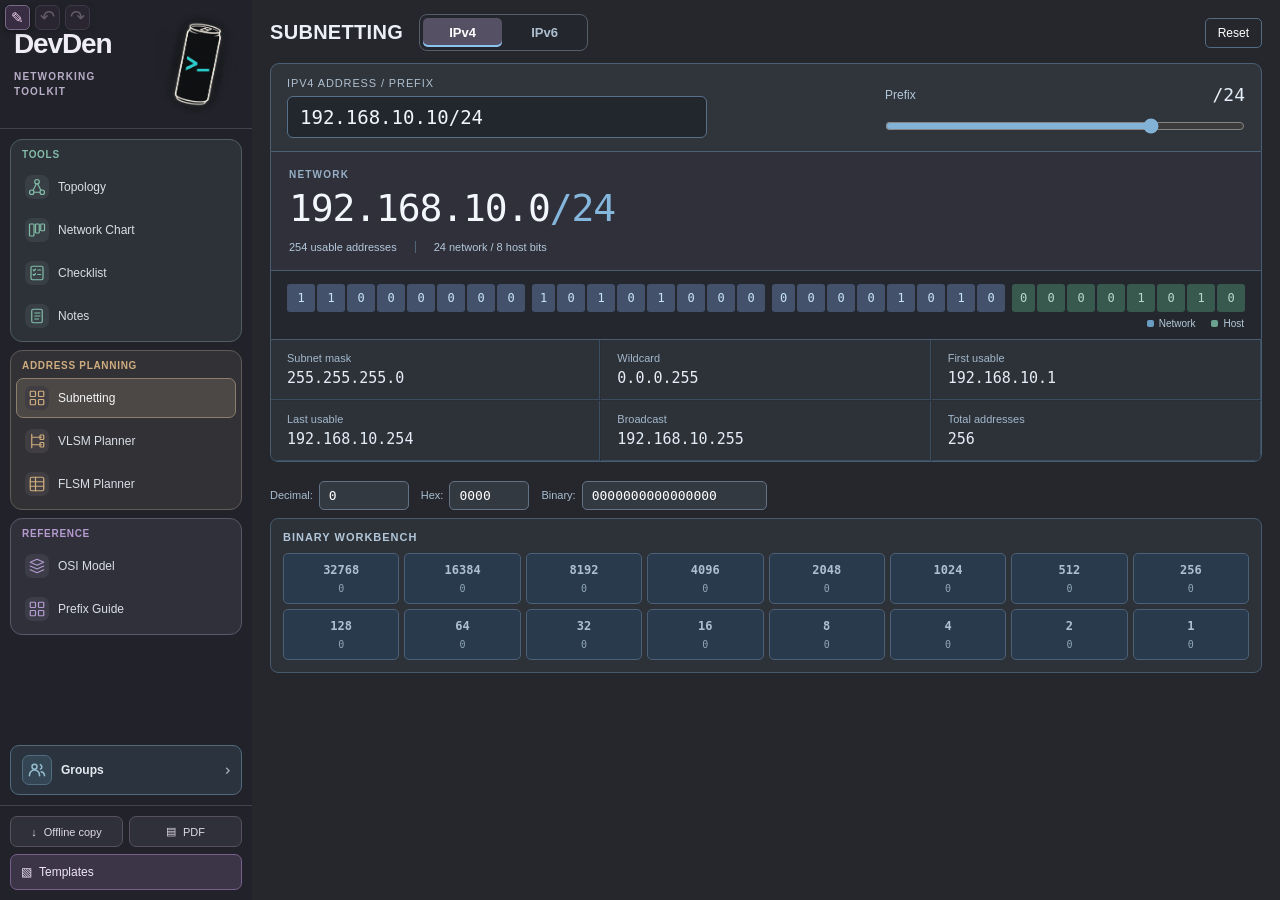
==== commit 31cfc2d2: "Update" ====
--- a/docs/index.html
+++ b/docs/index.html
@@ -1 +1 @@
-<!doctype html><html lang="en"><head><meta charset="utf-8"><meta http-equiv="Cache-Control" content="no-cache, must-revalidate"><meta name="viewport" content="width=device-width,initial-scale=1"><title>Networking Toolkit | DevDen</title><link rel="icon" type="image/png" href="logo.png?v=d3216b2ccce2"><meta name="theme-color" content="#1b212c"><link rel="stylesheet" href="style.css?v=fb809c61d1f8"><link rel="stylesheet" href="notes.css?v=c0ddcbf0cc53"></head><body><div class="shell"><aside id="sidebar"><header><button id="devden-pencil" type="button" title="Draw on page" aria-label="Draw on page">✎</button><button id="devden-sketch-undo" type="button" title="Undo drawing (Ctrl+Z)" aria-label="Undo last drawing stroke" disabled>↶</button><button id="devden-sketch-redo" type="button" title="Redo drawing (Ctrl+Y)" aria-label="Redo last drawing stroke" disabled>↷</button><b class="brand-name"><button type="button" class="brand-wordmark" id="admin-login-trigger" title="Admin Login" aria-label="Open Admin Login">DevDen</button><small>NETWORKING TOOLKIT</small></b><img src="logo.png?v=d3216b2ccce2" alt="DevDen Networking Toolkit logo" id="logo" title="Collapse sidebar"></header><nav id="navigation"></nav><div class="admin-dock" id="admin-dock" hidden><button type="button" id="admin-open" class="admin-nav-button"><span class="admin-symbol">⚙</span><span>Admin Panel</span></button></div><div class="group-dock"><button type="button" id="group-toggle" aria-controls="group-overlay" aria-expanded="false" title="Group workspace"><svg viewBox="0 0 24 24" fill="none" stroke="currentColor" stroke-width="1.8" stroke-linecap="round" stroke-linejoin="round" aria-hidden="true"><circle cx="9" cy="8" r="3"/><path d="M3 19v-1a6 6 0 0 1 12 0v1M16 5.5a3 3 0 0 1 0 5.5M17 14a5 5 0 0 1 4 5"/></svg><span class="group-status-dot" hidden></span><span class="group-display-stack"><span class="group-display">Groups</span><small class="group-subtitle" hidden></small></span><span class="group-chevron" aria-hidden="true">⌃</span></button></div><section id="group-overlay" class="group-overlay" aria-label="Group workspaces" hidden><div class="group-overlay-header"><strong>Groups</strong><button type="button" id="group-close" title="Close groups" aria-label="Close groups">×</button></div><div class="group-memberships" id="group-memberships"><p class="group-empty">No groups joined yet.</p></div><div class="group-actions"><button type="button" id="group-create">+ Create group</button><button type="button" id="group-join">Join group</button></div></section><footer>WEB EDITION · OFFLINE READY</footer></aside><main id="main"><div id="content"></div></main></div><script src="offline-source.js?v=951cb8b243f2"></script><script src="app.js?v=3f51a9848226"></script><script src="notes.js?v=af557ee3e689"></script><script src="group-config.js?v=5dbe3a5074b4"></script><script src="group-merge.js?v=444e2b5e7674"></script><script src="group.js?v=2463377f3d1b"></script><script src="admin.js?v=ae909c50cace"></script></body></html>
+<!doctype html><html lang="en"><head><meta charset="utf-8"><meta http-equiv="Cache-Control" content="no-cache, must-revalidate"><meta name="viewport" content="width=device-width,initial-scale=1"><title>Networking Toolkit | DevDen</title><link rel="icon" type="image/png" href="logo.png?v=d3216b2ccce2"><meta name="theme-color" content="#1b212c"><link rel="stylesheet" href="style.css?v=3c2c75c7ea6b"><link rel="stylesheet" href="notes.css?v=260816010661"></head><body><div class="shell"><aside id="sidebar"><header><button id="devden-pencil" type="button" title="Draw on page" aria-label="Draw on page">✎</button><button id="devden-sketch-undo" type="button" title="Undo drawing (Ctrl+Z)" aria-label="Undo last drawing stroke" disabled>↶</button><button id="devden-sketch-redo" type="button" title="Redo drawing (Ctrl+Y)" aria-label="Redo last drawing stroke" disabled>↷</button><b class="brand-name"><button type="button" class="brand-wordmark" id="admin-login-trigger" title="Admin Login" aria-label="Open Admin Login">DevDen</button><small>NETWORKING TOOLKIT</small></b><img src="logo.png?v=d3216b2ccce2" alt="DevDen Networking Toolkit logo" id="logo" title="Collapse sidebar"></header><nav id="navigation"></nav><div class="admin-dock" id="admin-dock" hidden><button type="button" id="admin-open" class="admin-nav-button"><span class="admin-symbol">⚙</span><span>Admin Panel</span></button></div><div class="group-dock"><button type="button" id="group-toggle" aria-controls="group-overlay" aria-expanded="false" title="Group workspace"><svg viewBox="0 0 24 24" fill="none" stroke="currentColor" stroke-width="1.8" stroke-linecap="round" stroke-linejoin="round" aria-hidden="true"><circle cx="9" cy="8" r="3"/><path d="M3 19v-1a6 6 0 0 1 12 0v1M16 5.5a3 3 0 0 1 0 5.5M17 14a5 5 0 0 1 4 5"/></svg><span class="group-status-dot" hidden></span><span class="group-display-stack"><span class="group-display">Groups</span><small class="group-subtitle" hidden></small></span><span class="group-chevron" aria-hidden="true">⌃</span></button></div><section id="group-overlay" class="group-overlay" aria-label="Group workspaces" hidden><div class="group-overlay-header"><strong>Groups</strong><button type="button" id="group-close" title="Close groups" aria-label="Close groups">×</button></div><div class="group-memberships" id="group-memberships"><p class="group-empty">No groups joined yet.</p></div><div class="group-actions"><button type="button" id="group-create">+ Create group</button><button type="button" id="group-join">Join group</button></div></section><footer>WEB EDITION · OFFLINE READY</footer></aside><main id="main"><div id="content"></div></main></div><script src="offline-source.js?v=78d269314af2"></script><script src="app.js?v=facf9ee1df95"></script><script src="notes.js?v=4ed7d7e147b9"></script><script src="group-config.js?v=5dbe3a5074b4"></script><script src="group-merge.js?v=5920c8f40a4b"></script><script src="group.js?v=b89811aace18"></script><script src="admin.js?v=ae909c50cace"></script></body></html>
--- a/docs/style.css
+++ b/docs/style.css
@@ -38,7 +38,7 @@
 .topo-viewport{height:clamp(440px,65vh,850px);border:1px solid #54687f;border-radius:9px;overflow:auto;background:#142130;position:relative}
 .topo-board{position:relative;width:1400px;height:850px;background-color:#142130;background-image:radial-gradient(#31445c 1px,transparent 1px);background-size:25px 25px;overflow:hidden;touch-action:none;user-select:none}
 .topo-links{position:absolute;inset:0;z-index:2;pointer-events:none;overflow:visible}
-.topo-labels{position:absolute;inset:0;z-index:6;pointer-events:none}
+.topo-labels{position:absolute;inset:0;z-index:4;pointer-events:none}
 .topo-link-wrap{position:absolute;pointer-events:auto;z-index:6;display:flex;align-items:center;justify-content:center}
 .topo-wire-input{min-width:46px;height:28px;text-align:center;background:#172638;color:#e2eef8;border:1px solid #4c6c89;border-radius:5px;padding:3px 7px;font-family:Consolas,'Segoe UI',monospace;font-size:11px;box-shadow:0 0 0 4px #172638;outline-offset:3px;user-select:text}
 .topo-link-wrap.selected .topo-wire-input{border-color:#9bd8ff}
@@ -52,7 +52,7 @@
 .topo-node-name{font-size:14px;font-weight:700;color:#fff}.topo-node-extra{color:#afc6d9;font-size:10px}
 .topo-node-name:focus,.topo-node-extra:focus{outline:none;background:#345573}
 .topo-node-extra::placeholder{color:#8396ab}.topo-device-kind{font-size:10px;color:#a9c3d8}
-.topo-zone{position:absolute;z-index:1;border:2px dashed var(--zone-color);background:color-mix(in srgb,var(--zone-color) 13%,transparent);border-radius:10px;min-width:200px;min-height:140px;pointer-events:none}
+.topo-zone{position:absolute;z-index:3;border:2px dashed var(--zone-color);background:color-mix(in srgb,var(--zone-color) 13%,transparent);border-radius:10px;min-width:200px;min-height:140px;pointer-events:none}
 .topo-zone.selected{border-style:solid;box-shadow:inset 0 0 0 1px var(--zone-color)}
 .topo-zone-handle{position:absolute;left:0;right:0;top:0;height:38px;pointer-events:auto;cursor:grab}
 .topo-zone-name,.topo-zone-network{position:absolute;z-index:2;pointer-events:auto;background:#16283a;border:1px solid color-mix(in srgb,var(--zone-color) 70%,#fff 10%);color:#e5f3fc;border-radius:5px;text-align:center;padding:6px;font-size:12px;user-select:text}
@@ -480,8 +480,8 @@
 #topo-board .topo-node,#topo-board .topo-note,#topo-board .topo-zone-handle,#topo-board .topo-zone-resize{touch-action:none}
 #topo-delete{border-color:#a96a78!important;min-height:36px;touch-action:manipulation}
 .topo-toolbar button,.topo-toolbar summary{touch-action:manipulation;min-height:36px}
-.devden-remote-lock{outline:3px solid var(--collab-color,#ba7bdc)!important;outline-offset:3px}
-.devden-own-lock{outline:2px dashed var(--collab-color,#72bfa8)!important;outline-offset:2px}
+.devden-remote-lock{outline:2px solid var(--collab-color,#ba7bdc)!important;outline-offset:2px}
+.devden-own-lock{outline:1px dashed var(--collab-color,#72bfa8)!important;outline-offset:1px}
 .devden-collab-tag{position:absolute;right:-9px;top:-10px;z-index:20;background:var(--collab-color,#a78bfa);border-radius:50%;height:21px;min-width:21px;display:grid;place-items:center;color:#12121a;font-weight:800;font-size:11px;pointer-events:none}
 
 @media (pointer:coarse){
@@ -510,7 +510,7 @@
 #topo-board,#topo-board *{touch-action:none!important}
 #topo-board .topo-node,#topo-board .topo-note{min-width:110px;min-height:90px;cursor:grab;z-index:15}
 #topo-board .topo-node input[readonly],#topo-board .topo-note textarea[readonly]{touch-action:none!important;cursor:grab}
-#topo-board .topo-node.selected{outline:3px solid #e1afe2;outline-offset:5px}
+#topo-board .topo-node.selected{outline:2px solid #e1afe2;outline-offset:2px}
 #topo-board .topo-zone{z-index:1}
 #topo-board .topo-zone-handle{min-height:38px;min-width:38px}
 #devden-pencil{position:absolute;right:8px;top:8px;z-index:30;width:38px;height:38px;border:1px solid #796988;border-radius:8px;background:#382d42;color:#f3d2ee;font-size:25px;cursor:pointer;touch-action:manipulation}
@@ -554,7 +554,7 @@
 body:has(#topo-board) .topo-viewport, #topo-board, #topo-board .topo-node, #topo-board .topo-node *, #topo-board .topo-note, #topo-board .topo-note *{touch-action:none!important;-webkit-user-select:none;user-select:none;-webkit-user-drag:none;}
 #topo-board .topo-node, #topo-board .topo-note{pointer-events:auto!important;cursor:grab!important;}
 #topo-board .topo-node input[readonly], #topo-board .topo-note textarea[readonly]{pointer-events:none!important;}
-#topo-board .topo-node.selected{outline:3px solid #e1afe2!important;outline-offset:4px;}
+#topo-board .topo-node.selected{outline:2px solid #e1afe2!important;outline-offset:2px;}
 
 /* Desktop-style selection rectangle, positioned in board coordinates. */
 #topo-board .topo-marquee{position:absolute;z-index:100;pointer-events:none;border:1px solid #c9a2e4;background:rgba(179,124,223,.18);box-shadow:0 0 0 1px rgba(201,162,228,.25) inset;}
@@ -640,7 +640,7 @@
 /* Compact three-row drawing popover under the header pencil. */
 #devden-sketch-tools:not([hidden]){
   display:flex!important;flex-direction:column!important;align-items:stretch!important;
-  width:310px!important;max-width:calc(100vw - 16px)!important;
+  width:var(--devden-sketch-panel-width,310px)!important;max-width:var(--devden-sketch-panel-width,calc(100vw - 16px))!important;
   box-sizing:border-box!important;white-space:normal!important;
   gap:12px!important;padding:12px 14px!important;border-radius:16px!important;
 }
@@ -699,3 +699,216 @@
 .topo-add-menu #topo-sticky-kind{display:block;width:100%;min-height:36px;box-sizing:border-box;background:#2c3c51;color:#e3edf6;border:1px solid #465b74;border-radius:7px;padding:7px 9px;font:inherit;cursor:pointer}
 /* A topology writing box should only break at explicit line breaks. */
 #topo-board .topo-note:not(.topo-sticky):not(.topo-chart-mirror) textarea{white-space:pre!important;overflow-wrap:normal!important;word-break:normal!important;overflow-x:auto!important;overflow-y:hidden!important;line-height:17px!important}
+
+/* Collaborative ownership: unavailable objects must look unavailable, not broken. */
+.topo-node.devden-remote-lock,.topo-note.devden-remote-lock,.topo-zone.devden-remote-lock{cursor:not-allowed!important}
+.topo-node.devden-remote-lock input,.topo-note.devden-remote-lock textarea{cursor:not-allowed!important}
+
+/* A selection is visible presence, not an exclusive edit lock. */
+#topo-board .devden-remote-selected{outline:1px dashed var(--collab-color,#ad89c9)!important;outline-offset:1px}
+#topo-board .devden-remote-selected .devden-collab-tag{opacity:.9}
+#topo-board .devden-remote-lock{cursor:default!important}
+
+/* Topology stacking: connections < LAN/port captions < devices. */
+#topo-board .topo-links{z-index:2}
+#topo-board .topo-zone{z-index:3}
+#topo-board .topo-labels{z-index:4}
+#topo-board .topo-node{z-index:5}
+#topo-board .topo-labels .topo-link-wrap{z-index:auto}
+#topo-board .topo-node input.topo-readonly,
+#topo-board .topo-zone input.topo-readonly{caret-color:transparent;user-select:none}
+
+/* Minimal wire-routing endpoint: normal pointer/selection/drag behavior, no hardware box. */
+#topo-board .topo-node.topo-route-node{width:20px!important;height:20px!important;min-width:20px!important;min-height:20px!important;padding:0!important;border:0!important;border-radius:50%!important;background:transparent!important;box-shadow:none!important;outline:none;display:flex;align-items:center;justify-content:center;z-index:18}
+#topo-board .topo-route-node .topo-route-dot{display:block;width:10px;height:10px;border-radius:50%;background:#cad6e6;box-shadow:0 0 0 1px #203042;pointer-events:none}
+#topo-board .topo-route-node.selected .topo-route-dot,#topo-board .topo-route-node:focus-visible .topo-route-dot{box-shadow:0 0 0 3px #e1afe2,0 0 0 5px #8b4c91}
+#topo-board .topo-route-node.connecting .topo-route-dot{background:#76d1b0;box-shadow:0 0 0 4px #76d1b055}
+#topo-board .topo-route-node.locked .topo-route-dot{opacity:.65}
+
+/* Compact device category tabs; the type picker remains keyboard-friendly. */
+.topo-device-picker{gap:6px}
+.topo-device-picker #topo-device-type{width:150px;max-width:24vw}
+.topo-device-tabs{display:flex;gap:2px;padding:2px;background:#162638;border:1px solid #48556b;border-radius:7px}
+.topo-device-tabs button{height:27px;padding:3px 8px;font-size:11px;border:0;border-radius:5px;background:transparent;color:#aebccd}
+.topo-device-tabs button.active{background:#385875;color:#fff}
+.topo-device-tabs button:focus-visible{outline:2px solid #c5a2d4;outline-offset:2px}
+@media(max-width:850px){.topo-device-picker{flex-wrap:wrap}.topo-device-picker #topo-device-type{max-width:150px}.topo-device-tabs button{padding:3px 6px}}
+
+/* Tool feedback: distinct cursor and unmistakable state without modal hints. */
+#topo-viewport.topo-wiring-active,
+#topo-viewport.topo-wiring-active #topo-board,
+#topo-viewport.topo-wiring-active #topo-board .topo-node,
+#topo-viewport.topo-wiring-active #topo-board .topo-route-node{cursor:crosshair!important}
+#topo-mode-wire.active{background:#553c69!important;border-color:#c69bdc!important;box-shadow:inset 0 0 0 1px #c69bdc55!important;color:#f7e5ff!important}
+#devden-sketch-tools .devden-sketch-modes{gap:5px}
+#devden-sketch-tools .devden-sketch-modes button{flex:1;white-space:nowrap}
+#devden-sketch-tools .devden-sketch-modes button.active{background:#65456f!important;border-color:#d8a6e4!important;color:white!important}
+
+/* Keep Draw controls within the sidebar rather than covering Topology. */
+#devden-sketch-tools:not([hidden]){min-width:0!important;max-width:none!important;overflow-x:hidden;overflow-y:auto;max-height:calc(100vh - 90px);padding:10px!important;gap:10px!important}
+#devden-sketch-tools .devden-sketch-palette{flex-wrap:wrap;justify-content:space-between}
+#devden-sketch-tools .devden-sketch-palette .devden-color-swatch{flex:0 0 28px;width:28px;height:28px;min-width:28px;min-height:28px}
+#devden-sketch-tools.devden-sketch-narrow .devden-sketch-actions,#devden-sketch-tools.devden-sketch-narrow .devden-sketch-modes{flex-wrap:wrap}
+#devden-sketch-tools.devden-sketch-narrow .devden-sketch-actions strong{flex:1 0 100%}
+#devden-sketch-tools.devden-sketch-narrow .devden-sketch-palette{justify-content:center;gap:7px}
+#devden-sketch-tools.devden-sketch-narrow .devden-pen-size{flex-wrap:wrap}
+#devden-sketch-tools.devden-sketch-narrow .devden-pen-size input{flex:1 1 100%;order:3}
+#devden-sketch-tools.devden-sketch-narrow .devden-sketch-modes button{white-space:normal;min-width:0}
+
+/* Sidebar Draw: sidebar measurements win over older fixed-width popover rules. */
+#devden-sketch-tools:not([hidden]){width:var(--devden-sketch-panel-width,310px)!important;max-width:var(--devden-sketch-panel-width,calc(100vw - 16px))!important;min-width:0!important;box-sizing:border-box!important}
+#devden-sketch-tools .devden-sketch-palette{justify-content:flex-start;gap:7px;flex-wrap:wrap}
+#devden-sketch-tools .devden-sketch-modes button{min-width:0;white-space:normal}
+
+
+/* Consolidated topology toolbar: one source of truth, no competing overrides. */
+body:has(#topo-board) .topo-toolbar{display:flex;flex-flow:row wrap;align-items:center;align-content:flex-start;justify-content:flex-start;gap:5px;margin:0 0 8px;padding:5px;width:100%;max-height:none;min-width:0;overflow:visible;border:1px solid #3d4651;border-radius:10px;background:#242831;box-sizing:border-box}
+body:has(#topo-board) .topo-toolbar>.topo-toolbar-group{display:inline-flex;align-items:center;flex:0 0 auto;flex-wrap:nowrap;gap:4px;max-width:100%;padding:3px;border:1px solid #465262;border-radius:7px;background:#2a3038;white-space:nowrap;box-sizing:border-box;min-width:0;margin:0}
+body:has(#topo-board) .topo-toolbar-group[data-section="workspace"]{background:#293638;border-color:#435657}
+body:has(#topo-board) .topo-toolbar-group[data-section="devices"]{background:#293443;border-color:#45536b}
+body:has(#topo-board) .topo-toolbar-group[data-section="insert"]{background:#2b3c34;border-color:#4b6a57}
+body:has(#topo-board) .topo-toolbar-group[data-section="edit"]{background:#342d3b;border-color:#5f4c68}
+body:has(#topo-board) .topo-toolbar-group[data-section="view"]{background:#34332f;border-color:#605947}
+body:has(#topo-board) .topo-toolbar-group[data-section="export"]{background:#353329;border-color:#685f43}
+body:has(#topo-board) .topo-toolbar-section-label{display:none}
+body:has(#topo-board) .topo-toolbar button,body:has(#topo-board) .topo-toolbar summary{display:inline-flex;justify-content:center;align-items:center;gap:4px;box-sizing:border-box;min-height:33px;height:33px;padding:5px 8px;border:1px solid #485463;border-radius:6px;background:#303744;color:#dee6ef;font-size:12px;line-height:1.2;white-space:nowrap;box-shadow:none;cursor:pointer}
+body:has(#topo-board) .topo-toolbar button:disabled{opacity:.55;cursor:default}
+body:has(#topo-board) .topo-toolbar button:hover:not(:disabled),body:has(#topo-board) .topo-toolbar summary:hover{background:#3b4656;border-color:#7d8fa5}
+body:has(#topo-board) .topo-toolbar button.selected,body:has(#topo-board) .topo-toolbar button.active{background:#42637a;color:#fff;border-color:#94b8ce}
+body:has(#topo-board) .topo-toolbar #topo-mode-wire.active{background:#63466f;border-color:#ad83c0;color:#fff}
+body:has(#topo-board) .topo-toolbar .topo-view-switch{display:inline-flex;flex:0 0 auto;gap:2px;padding:2px;border:1px solid #536575;border-radius:7px;background:#1e2b39}
+body:has(#topo-board) .topo-toolbar .topo-view-switch button{min-width:72px;height:29px;min-height:29px;padding:4px 7px;border-color:transparent}
+body:has(#topo-board) .topo-toolbar .topo-primary-modes{display:inline-flex;gap:4px;flex:0 0 auto;flex-wrap:nowrap}
+body:has(#topo-board) .topo-toolbar #topo-mode-wire{width:111px;min-width:111px;max-width:111px;flex:0 0 111px}
+body:has(#topo-board) .topo-toolbar .topo-cable-select{width:104px;min-width:104px;max-width:104px;flex:0 0 104px;height:33px;min-height:33px;padding:5px 7px;border:1px solid #607086;border-radius:6px;background:#263343;color:#e2edf6;font-size:12px;cursor:pointer}
+body:has(#topo-board) .topo-toolbar .topo-cable-select:disabled{opacity:.6;cursor:default}
+body:has(#topo-board) .topo-toolbar .topo-device-picker{display:inline-flex;align-items:center;gap:4px;padding:0;border:0;flex-wrap:nowrap}
+body:has(#topo-board) .topo-toolbar .topo-device-tabs{display:inline-flex;gap:2px;padding:2px;border:1px solid #526477;border-radius:6px;background:#1e2b39}
+body:has(#topo-board) .topo-toolbar .topo-device-tabs button{height:28px;min-height:28px;padding:4px 6px}
+body:has(#topo-board) .topo-toolbar .topo-devices-menu>summary{min-width:89px;justify-content:space-between}
+body:has(#topo-board) .topo-toolbar .topo-devices-menu .topo-menu-panel{left:0;min-width:170px;max-height:min(390px,65vh);overflow-y:auto;z-index:1000}
+body:has(#topo-board) .topo-toolbar .topo-inline-select{height:33px;min-height:33px;border-radius:6px;padding:5px 7px;border:1px solid #4d6657;background:#303e37;color:#e4efe8;font-size:12px;max-width:138px}
+body:has(#topo-board) .topo-toolbar-group[data-section="insert"] #topo-add-zone{background:#344b3e;border-color:#587d64;color:#eaf6eb}
+body:has(#topo-board) .topo-toolbar-group[data-section="insert"] #topo-add-note,body:has(#topo-board) .topo-toolbar-group[data-section="insert"] #topo-insert-chart{background:#303e37;border-color:#4d6657;color:#e4efe8}
+body:has(#topo-board) .topo-toolbar .topo-search-box{display:inline-flex;align-items:center;gap:4px;min-width:0}
+body:has(#topo-board) .topo-toolbar .topo-search-box input{width:130px;min-width:110px;max-width:130px;height:33px;min-height:33px;padding:5px 7px;border-radius:6px;font-size:12px}
+body:has(#topo-board) .topo-toolbar button.topo-icon-action{flex:0 0 34px;width:34px;min-width:34px;max-width:34px;height:33px;min-height:33px;padding:4px;overflow:hidden;white-space:nowrap;font-size:18px;font-family:Arial,sans-serif}
+body:has(#topo-board) .topo-toolbar .topo-help-standalone{display:inline-flex;align-items:center;flex:0 0 auto}
+body:has(#topo-board) .topo-toolbar .topo-help-standalone>summary{min-width:33px}
+body:has(#topo-board) .topo-toolbar .topo-help-standalone .topo-menu-panel{right:0;left:auto}
+body:has(#topo-board) .topo-toolbar input:focus-visible,body:has(#topo-board) .topo-toolbar select:focus-visible,body:has(#topo-board) .topo-toolbar button:focus-visible,body:has(#topo-board) .topo-toolbar summary:focus-visible{outline:2px solid #c2a3dc;outline-offset:2px}
+body:has(#topo-board) .topo-toolbar #topo-add-zone,body:has(#topo-board) .topo-toolbar #topo-fullscreen{margin:0}
+@media(max-width:730px){body:has(#topo-board) .topo-toolbar>.topo-toolbar-group{flex-wrap:wrap;white-space:normal}}
+
+/* Topology canvas owns this stable view switch. The switch is INSIDE the viewport
+   border, so it never creates an extra row or a gap above the drawing surface. */
+body:has(#topo-board) .topo-toolbar{margin-bottom:4px}
+body:has(#topo-board) .topo-canvas-shell{
+ position:relative;display:flex;flex:1 1 0;min-width:0;min-height:0;
+ padding:0;box-sizing:border-box;
+}
+body:has(#topo-board) .topo-canvas-shell>.topo-viewport{
+ flex:1 1 0;min-width:0;min-height:0!important;height:auto;
+}
+body:has(#topo-board) .topo-canvas-view-switch{
+ position:absolute;top:10px;left:12px;z-index:35;
+ display:inline-flex;align-items:center;gap:3px;padding:3px;
+ background:#1b2a37;border:1px solid #5c777e;border-radius:10px;
+ box-shadow:0 5px 14px rgba(0,0,0,.32);
+}
+body:has(#topo-board) .topo-canvas-view-switch button{
+ min-height:31px;height:31px;padding:5px 13px;border:0;
+ border-radius:7px;background:transparent;color:#bdd0db;
+ font:inherit;font-size:12px;font-weight:650;white-space:nowrap;cursor:pointer;
+ box-shadow:none;position:relative;
+}
+body:has(#topo-board) .topo-canvas-view-switch button.selected{
+ background:#42645f;color:#fff;box-shadow:inset 0 0 0 1px #8cbaa9;
+}
+body:has(#topo-board) .topo-canvas-view-switch button:hover:not(.selected){background:#2b4050;color:#fff}
+body:has(#topo-board) .topo-canvas-view-switch button:focus-visible{outline:2px solid #c9a7d8;outline-offset:2px}
+@media(max-width:500px){body:has(#topo-board) .topo-canvas-view-switch{top:8px;left:8px}body:has(#topo-board) .topo-canvas-view-switch button{padding:4px 9px;font-size:11px}}
+
+/* Concept C: low-noise unified toolbar; existing handlers and IDs remain unchanged. */
+body:has(#topo-board) .topo-toolbar.topo-concept-c{display:flex;flex-flow:row wrap;align-items:center;align-content:flex-start;justify-content:flex-start;gap:4px;row-gap:5px;padding:5px;margin:0 0 4px;border:1px solid #39424d;border-radius:10px;background:#232730;overflow:visible;min-height:0}
+body:has(#topo-board) .topo-concept-c>.topo-toolbar-group{padding:2px;gap:3px;border-color:transparent;border-radius:7px;background:#2b323b;flex:0 0 auto;box-shadow:none;min-height:0}
+body:has(#topo-board) .topo-concept-c .topo-toolbar-group[data-section="workspace"]{background:#28383a}
+body:has(#topo-board) .topo-concept-c .topo-toolbar-group[data-section="devices"]{background:#2a3748}
+body:has(#topo-board) .topo-concept-c .topo-toolbar-group[data-section="insert"]{background:#2b3d34}
+body:has(#topo-board) .topo-concept-c .topo-toolbar-group[data-section="edit"]{background:#362f3e}
+body:has(#topo-board) .topo-concept-c .topo-toolbar-group[data-section="view"]{background:#2f3944}
+body:has(#topo-board) .topo-concept-c .topo-toolbar-group[data-section="export"]{background:#3d392e}
+body:has(#topo-board) .topo-concept-c .topo-toolbar-group.topo-context-selected{box-shadow:inset 0 -1px 0 #b391c0}
+body:has(#topo-board) .topo-concept-c .topo-toolbar-group.topo-context-lan{box-shadow:inset 0 -1px 0 #83b49a}
+body:has(#topo-board) .topo-concept-c button,body:has(#topo-board) .topo-concept-c summary{height:31px;min-height:31px;padding:4px 7px;border-color:transparent;background:transparent;color:#d8e0e9}
+body:has(#topo-board) .topo-concept-c button:hover:not(:disabled),body:has(#topo-board) .topo-concept-c summary:hover{background:#3b4855;border-color:#506478}
+body:has(#topo-board) .topo-concept-c button:focus-visible,body:has(#topo-board) .topo-concept-c summary:focus-visible{outline:2px solid #c6a1d9;outline-offset:1px}
+body:has(#topo-board) .topo-concept-c #topo-mode-wire{width:105px;min-width:105px;max-width:105px;flex:0 0 105px}
+body:has(#topo-board) .topo-concept-c .topo-cable-select{height:31px;min-height:31px;width:98px;min-width:98px;max-width:98px;flex-basis:98px}
+body:has(#topo-board) .topo-concept-c .topo-devices-menu>summary{min-width:90px}
+body:has(#topo-board) .topo-concept-c .topo-device-tabs{display:flex;align-items:center;gap:3px;margin:4px 4px 7px;padding:3px}
+body:has(#topo-board) .topo-concept-c .topo-device-tabs button{flex:1;height:31px;min-height:31px;background:#25364a}
+body:has(#topo-board) .topo-concept-c .topo-device-tabs button.active{background:#416587;color:#fff}
+body:has(#topo-board) .topo-concept-c .topo-devices-menu .topo-menu-panel{min-width:176px;max-height:65vh;overflow-y:auto}
+body:has(#topo-board) .topo-concept-c .topo-devices-menu .topo-menu-panel>button{display:flex;width:100%;justify-content:flex-start;padding:7px 9px;height:34px;background:transparent}
+body:has(#topo-board) .topo-concept-c .topo-devices-menu .topo-menu-panel>button:hover{background:#35495c}
+body:has(#topo-board) .topo-concept-c .topo-sticky-picker{width:89px!important;min-width:89px!important;max-width:89px!important;height:31px!important;min-height:31px!important;padding:4px 5px!important;flex:0 0 89px!important}
+body:has(#topo-board) .topo-concept-c .topo-icon-action{width:31px;min-width:31px;max-width:31px;flex-basis:31px;height:31px;min-height:31px;font-size:17px;padding:3px}
+body:has(#topo-board) .topo-concept-c .topo-search-box{gap:3px}
+body:has(#topo-board) .topo-concept-c .topo-search-box input,body:has(#topo-board) .topo-concept-c .topo-search-box #topo-search-go{display:none}
+body:has(#topo-board) .topo-concept-c .topo-search-box.topo-search-open input{display:block;height:31px;min-height:31px;width:130px;min-width:110px}
+body:has(#topo-board) .topo-concept-c .topo-search-box.topo-search-open #topo-search-go{display:inline-flex}
+body:has(#topo-board) .topo-concept-c .topo-search-box #topo-search-toggle{display:inline-flex}
+body:has(#topo-board) .topo-concept-c .topo-toolbar-group[data-section="export"]{margin-left:0}
+body:has(#topo-board) .topo-concept-c .topo-toolbar-group[data-section="insert"] #topo-add-note,body:has(#topo-board) .topo-concept-c .topo-toolbar-group[data-section="insert"] #topo-insert-chart{background:transparent;border-color:transparent}
+body:has(#topo-board) .topo-concept-c .topo-toolbar-group[data-section="insert"] #topo-add-zone{background:#385746;border-color:#527e65}
+body:has(#topo-board) .topo-concept-c #topo-duplicate-lan:disabled{opacity:.36}
+@media(max-width:740px){body:has(#topo-board) .topo-toolbar.topo-concept-c{gap:4px}body:has(#topo-board) .topo-concept-c>.topo-toolbar-group{max-width:100%;flex-wrap:wrap}}
+
+/* Compact, persistent Devices menu: menu rows do not inherit main toolbar sizing. */
+body:has(#topo-board) .topo-concept-c .topo-devices-menu .topo-menu-panel{
+ width:194px;min-width:194px;max-width:min(194px,calc(100vw - 24px));
+ padding:7px;gap:2px;max-height:min(440px,75vh);overflow-y:auto;
+ box-sizing:border-box;scrollbar-width:thin;
+}
+body:has(#topo-board) .topo-concept-c .topo-devices-menu .topo-menu-panel>.topo-device-tabs{
+ display:flex;flex-direction:row;gap:3px;margin:0 0 5px;padding:2px;
+ width:100%;flex:0 0 auto;box-sizing:border-box;
+}
+body:has(#topo-board) .topo-concept-c .topo-devices-menu .topo-menu-panel>.topo-device-tabs>button{
+ flex:1 1 0;width:auto;min-width:0;height:29px;min-height:29px;
+ padding:3px 5px;margin:0;justify-content:center;
+}
+body:has(#topo-board) .topo-concept-c .topo-devices-menu .topo-menu-panel>button{
+ display:flex;align-items:center;justify-content:flex-start;
+ box-sizing:border-box;flex:0 0 30px;width:100%;min-height:30px;height:30px;
+ margin:0;padding:4px 9px;border:1px solid transparent;border-radius:5px;
+ background:transparent;color:#dbe6f1;font-size:12px;font-weight:400;
+ line-height:1.15;text-align:left;box-shadow:none;
+}
+body:has(#topo-board) .topo-concept-c .topo-devices-menu .topo-menu-panel>button:hover,
+body:has(#topo-board) .topo-concept-c .topo-devices-menu .topo-menu-panel>button:focus-visible{
+ background:#354b60;border-color:#58718a;color:#fff;
+}
+/* Wires behind all, routing dots below captions, normal devices on top. */
+#topo-board .topo-node.topo-route-node{z-index:3!important}
+#topo-board .topo-labels{z-index:4}
+#topo-board .topo-node:not(.topo-route-node){z-index:5}
+
+/* Free-form shared dragging: ownership markers remain, but moving is permitted.
+   Text/input fields still show the ordinary protected edit state. */
+body:has(#topo-board) #topo-board .topo-node.devden-remote-lock,
+body:has(#topo-board) #topo-board .topo-zone.devden-remote-lock,
+body:has(#topo-board) #topo-board .topo-note.devden-remote-lock{cursor:grab!important}
+
+
+/* Selection + collaboration cleanup: avoid double outlines when the local user has the item selected. */
+#topo-board .selected.devden-own-lock,#topo-board .selected.devden-remote-selected{outline-color:#e1afe2!important;outline-width:2px!important;outline-offset:2px!important;box-shadow:none!important}
+#topo-board .topo-node.devden-remote-selected,#topo-board .topo-note.devden-remote-selected{box-shadow:0 0 0 2px color-mix(in srgb,var(--collab-color,#ad89c9) 55%,transparent)!important}
+#topo-board .topo-zone.devden-remote-selected{box-shadow:inset 0 0 0 2px color-mix(in srgb,var(--collab-color,#ad89c9) 60%,transparent)!important}
+#topo-board .devden-collab-tag{box-shadow:0 2px 8px rgba(0,0,0,.35)}
+#topo-lock[data-state="locked"]{border-color:#7ab694!important}
+#topo-lock[data-state="mixed"]{border-color:#c7ab69!important}
+
+/* Native text selection inside topology notes, including sticky titles. */
+#topo-board .topo-note :is(input,textarea){pointer-events:auto!important;user-select:text!important;-webkit-user-select:text!important;cursor:text!important;touch-action:auto!important}
--- a/docs/notes.css
+++ b/docs/notes.css
@@ -142,3 +142,30 @@
 .notes-print-page{position:relative}
 .notes-print-ink{position:absolute;inset:0;width:100%;height:100%;pointer-events:none}
 @media print{.notes-ink-controls{display:none!important}}
+
+/* A leased notes page cannot be modified until the owner is confirmed. */
+.devden-notes-readonly{cursor:default;opacity:.92}
+
+/* Dedicated print root, independent of the scrolling application shell. */
+@media print {
+ @page {size:A4 portrait;margin:14mm 15mm}
+ html,body.notes-print {height:auto!important;min-height:0!important;max-height:none!important;overflow:visible!important;display:block!important;margin:0!important;padding:0!important;background:white!important;}
+ body.notes-print > :not(#notes-print-pages) {display:none!important}
+ body.notes-print > #notes-print-pages {display:block!important;position:static!important;width:auto!important;height:auto!important;overflow:visible!important;color:#202832!important;background:white!important;}
+ .notes-print-page {width:auto!important;height:auto!important;min-height:0!important;overflow:visible!important;break-before:auto;break-after:auto!important;page-break-after:auto!important;}
+ .notes-print-page + .notes-print-page {break-before:page;page-break-before:always;}
+ .notes-print-body {overflow-wrap:anywhere;line-height:1.45!important;}
+ .notes-print-body p,.notes-print-body div {min-height:0;}
+ .notes-print-body p {margin:0 0 .35em;orphans:2;widows:2;}
+ .notes-print-body h1,.notes-print-body h2,.notes-print-body h3 {break-after:avoid;page-break-after:avoid;}
+ .notes-print-body .notes-figure {display:block;max-width:100%;margin:8px 0;break-inside:avoid;}
+ .notes-print-body img {max-width:100%!important;max-height:225mm!important;height:auto!important;object-fit:contain;}
+ .notes-print-body figcaption:empty:before {content:none!important;}
+ .notes-print-body table {width:100%;border-collapse:collapse;table-layout:fixed;break-inside:auto;}
+ .notes-print-body td,.notes-print-body th {border:1px solid #adb5bd;padding:4px;overflow-wrap:anywhere;}
+ .notes-print-body thead {display:table-header-group;}
+ .notes-print-body .notes-drawing {resize:none;overflow:visible;max-width:100%;left:0!important;top:0!important;}
+ .notes-print-body .notes-anchor {display:none!important;}
+ .notes-print-canvas img {display:block;width:100%;height:auto;max-height:265mm;object-fit:contain;}
+ .notes-print-ink {max-height:100%;}
+}
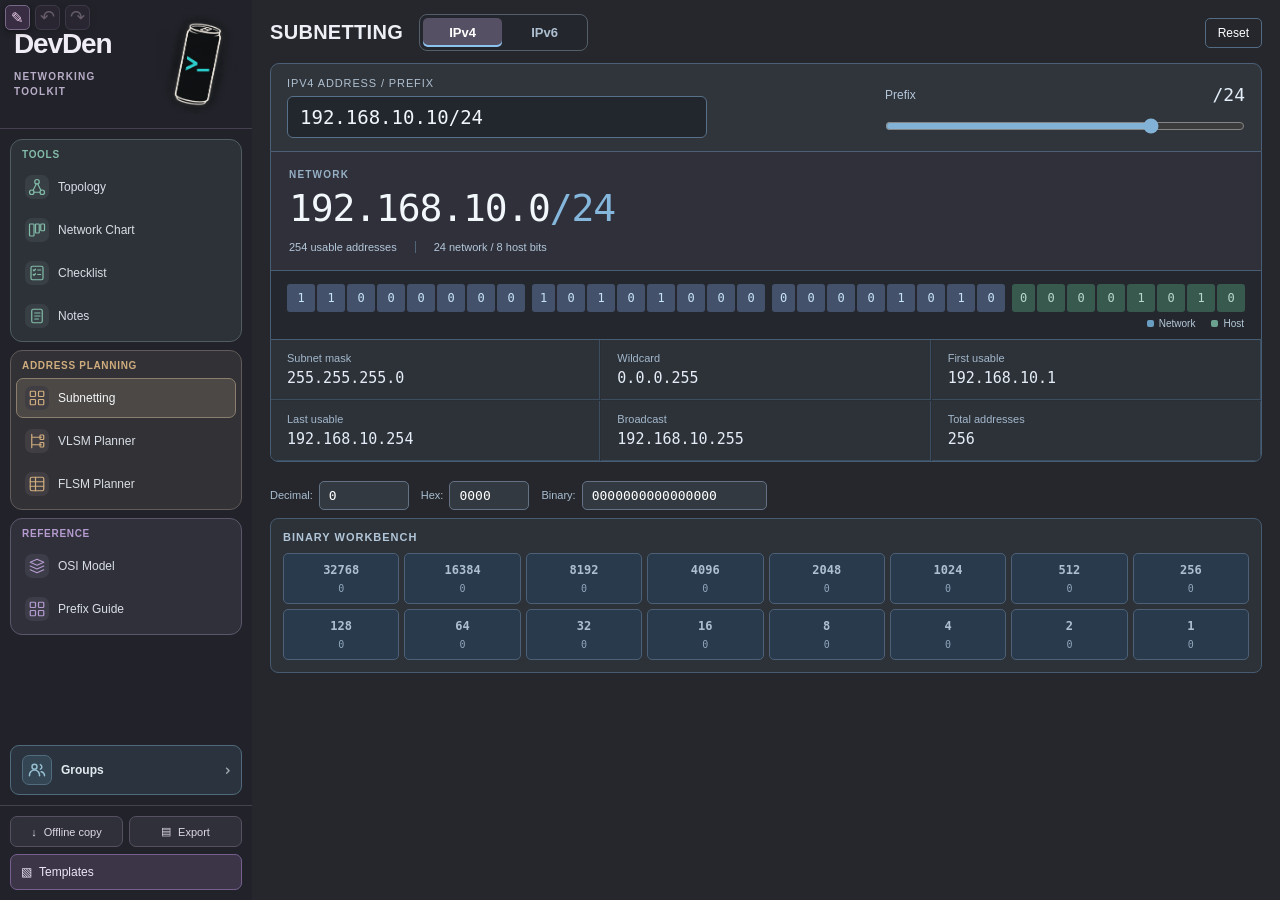
==== commit 7fbbad24: "patch" ====
--- a/docs/index.html
+++ b/docs/index.html
@@ -1 +1 @@
-<!doctype html><html lang="en"><head><meta charset="utf-8"><meta http-equiv="Cache-Control" content="no-cache, must-revalidate"><meta name="viewport" content="width=device-width,initial-scale=1"><title>Networking Toolkit | DevDen</title><link rel="icon" type="image/png" href="logo.png?v=d3216b2ccce2"><meta name="theme-color" content="#1b212c"><link rel="stylesheet" href="style.css?v=3c2c75c7ea6b"><link rel="stylesheet" href="notes.css?v=260816010661"></head><body><div class="shell"><aside id="sidebar"><header><button id="devden-pencil" type="button" title="Draw on page" aria-label="Draw on page">✎</button><button id="devden-sketch-undo" type="button" title="Undo drawing (Ctrl+Z)" aria-label="Undo last drawing stroke" disabled>↶</button><button id="devden-sketch-redo" type="button" title="Redo drawing (Ctrl+Y)" aria-label="Redo last drawing stroke" disabled>↷</button><b class="brand-name"><button type="button" class="brand-wordmark" id="admin-login-trigger" title="Admin Login" aria-label="Open Admin Login">DevDen</button><small>NETWORKING TOOLKIT</small></b><img src="logo.png?v=d3216b2ccce2" alt="DevDen Networking Toolkit logo" id="logo" title="Collapse sidebar"></header><nav id="navigation"></nav><div class="admin-dock" id="admin-dock" hidden><button type="button" id="admin-open" class="admin-nav-button"><span class="admin-symbol">⚙</span><span>Admin Panel</span></button></div><div class="group-dock"><button type="button" id="group-toggle" aria-controls="group-overlay" aria-expanded="false" title="Group workspace"><svg viewBox="0 0 24 24" fill="none" stroke="currentColor" stroke-width="1.8" stroke-linecap="round" stroke-linejoin="round" aria-hidden="true"><circle cx="9" cy="8" r="3"/><path d="M3 19v-1a6 6 0 0 1 12 0v1M16 5.5a3 3 0 0 1 0 5.5M17 14a5 5 0 0 1 4 5"/></svg><span class="group-status-dot" hidden></span><span class="group-display-stack"><span class="group-display">Groups</span><small class="group-subtitle" hidden></small></span><span class="group-chevron" aria-hidden="true">⌃</span></button></div><section id="group-overlay" class="group-overlay" aria-label="Group workspaces" hidden><div class="group-overlay-header"><strong>Groups</strong><button type="button" id="group-close" title="Close groups" aria-label="Close groups">×</button></div><div class="group-memberships" id="group-memberships"><p class="group-empty">No groups joined yet.</p></div><div class="group-actions"><button type="button" id="group-create">+ Create group</button><button type="button" id="group-join">Join group</button></div></section><footer>WEB EDITION · OFFLINE READY</footer></aside><main id="main"><div id="content"></div></main></div><script src="offline-source.js?v=78d269314af2"></script><script src="app.js?v=facf9ee1df95"></script><script src="notes.js?v=4ed7d7e147b9"></script><script src="group-config.js?v=5dbe3a5074b4"></script><script src="group-merge.js?v=5920c8f40a4b"></script><script src="group.js?v=b89811aace18"></script><script src="admin.js?v=ae909c50cace"></script></body></html>
+<!doctype html><html lang="en"><head><meta charset="utf-8"><meta http-equiv="Cache-Control" content="no-cache, must-revalidate"><meta name="viewport" content="width=device-width,initial-scale=1"><title>Networking Toolkit | DevDen</title><link rel="icon" type="image/png" href="logo.png?v=d3216b2ccce2"><meta name="theme-color" content="#1b212c"><link rel="stylesheet" href="style.css?v=3c2c75c7ea6b"><link rel="stylesheet" href="notes.css?v=5be2625c3eb3"></head><body><div class="shell"><aside id="sidebar"><header><button id="devden-pencil" type="button" title="Draw on page" aria-label="Draw on page">✎</button><button id="devden-sketch-undo" type="button" title="Undo drawing (Ctrl+Z)" aria-label="Undo last drawing stroke" disabled>↶</button><button id="devden-sketch-redo" type="button" title="Redo drawing (Ctrl+Y)" aria-label="Redo last drawing stroke" disabled>↷</button><b class="brand-name"><button type="button" class="brand-wordmark" id="admin-login-trigger" title="Admin Login" aria-label="Open Admin Login">DevDen</button><small>NETWORKING TOOLKIT</small></b><img src="logo.png?v=d3216b2ccce2" alt="DevDen Networking Toolkit logo" id="logo" title="Collapse sidebar"></header><nav id="navigation"></nav><div class="admin-dock" id="admin-dock" hidden><button type="button" id="admin-open" class="admin-nav-button"><span class="admin-symbol">⚙</span><span>Admin Panel</span></button></div><div class="group-dock"><button type="button" id="group-toggle" aria-controls="group-overlay" aria-expanded="false" title="Group workspace"><svg viewBox="0 0 24 24" fill="none" stroke="currentColor" stroke-width="1.8" stroke-linecap="round" stroke-linejoin="round" aria-hidden="true"><circle cx="9" cy="8" r="3"/><path d="M3 19v-1a6 6 0 0 1 12 0v1M16 5.5a3 3 0 0 1 0 5.5M17 14a5 5 0 0 1 4 5"/></svg><span class="group-status-dot" hidden></span><span class="group-display-stack"><span class="group-display">Groups</span><small class="group-subtitle" hidden></small></span><span class="group-chevron" aria-hidden="true">⌃</span></button></div><section id="group-overlay" class="group-overlay" aria-label="Group workspaces" hidden><div class="group-overlay-header"><strong>Groups</strong><button type="button" id="group-close" title="Close groups" aria-label="Close groups">×</button></div><div class="group-memberships" id="group-memberships"><p class="group-empty">No groups joined yet.</p></div><div class="group-actions"><button type="button" id="group-create">+ Create group</button><button type="button" id="group-join">Join group</button></div></section><footer>WEB EDITION · OFFLINE READY</footer></aside><main id="main"><div id="content"></div></main></div><script src="offline-source.js?v=4cff15932c93"></script><script src="app.js?v=ef9405f6059f"></script><script src="notes.js?v=c16f839cd84f"></script><script src="group-config.js?v=5dbe3a5074b4"></script><script src="group-merge.js?v=5920c8f40a4b"></script><script src="group.js?v=78ba91a429a9"></script><script src="admin.js?v=ae909c50cace"></script></body></html>
--- a/docs/notes.css
+++ b/docs/notes.css
@@ -169,3 +169,5 @@
  .notes-print-canvas img {display:block;width:100%;height:auto;max-height:265mm;object-fit:contain;}
  .notes-print-ink {max-height:100%;}
 }
+/* Independent scroll containers: sticky edits must not move the document. */
+@media(min-width:741px){.notes-document-layout{align-items:start;min-height:0}.notes-document-layout .notes-paper-wrap,.notes-side-panel{min-height:0;height:clamp(280px,calc(100dvh - 260px),100dvh);overscroll-behavior:contain;overflow-anchor:none;scrollbar-gutter:stable}.notes-actions #notes-status{min-width:120px;white-space:nowrap}}
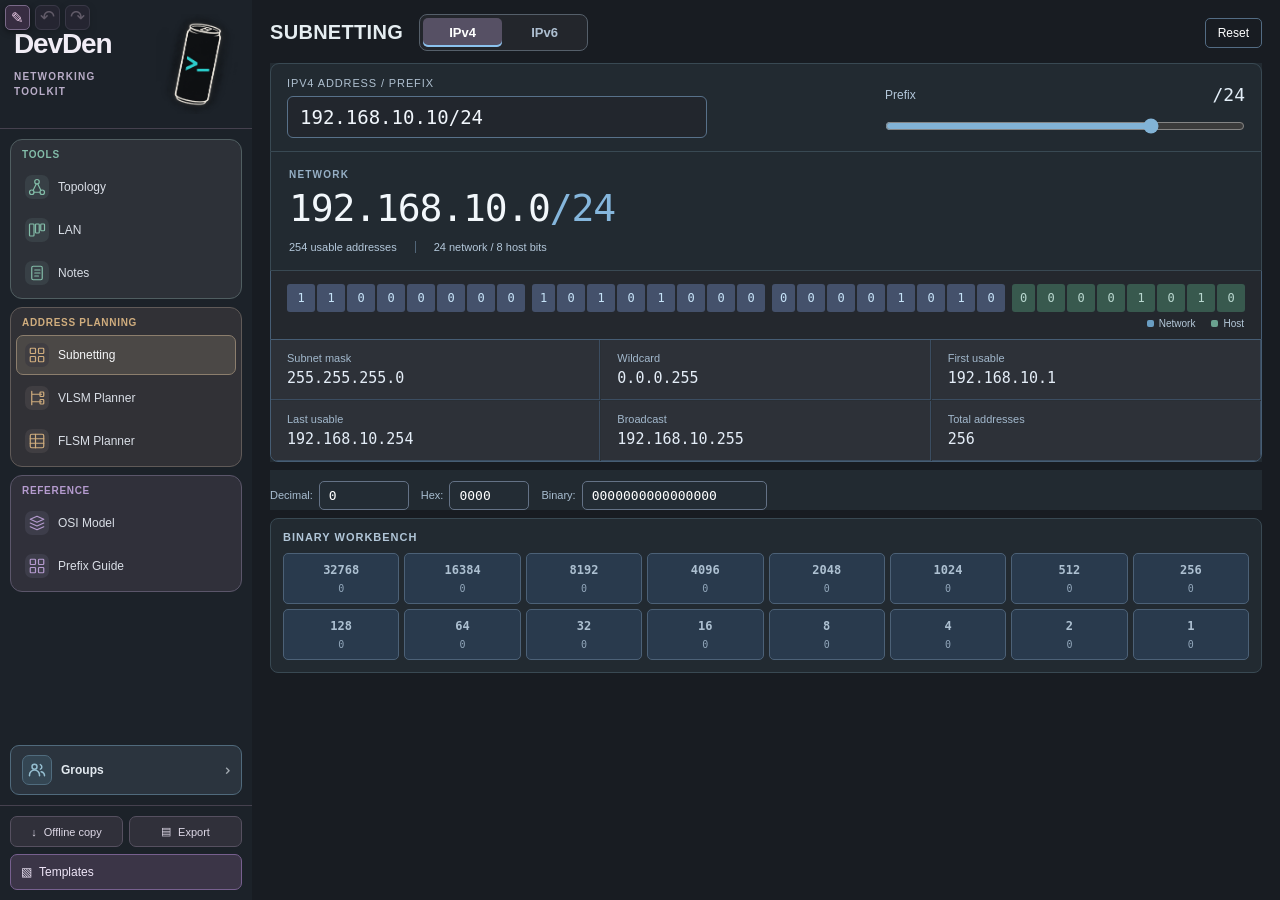
==== commit bd7c8f1f: "Update" ====
--- a/docs/index.html
+++ b/docs/index.html
@@ -1 +1 @@
-<!doctype html><html lang="en"><head><meta charset="utf-8"><meta http-equiv="Cache-Control" content="no-cache, must-revalidate"><meta name="viewport" content="width=device-width,initial-scale=1"><title>Networking Toolkit | DevDen</title><link rel="icon" type="image/png" href="logo.png?v=d3216b2ccce2"><meta name="theme-color" content="#1b212c"><link rel="stylesheet" href="style.css?v=3c2c75c7ea6b"><link rel="stylesheet" href="notes.css?v=5be2625c3eb3"></head><body><div class="shell"><aside id="sidebar"><header><button id="devden-pencil" type="button" title="Draw on page" aria-label="Draw on page">✎</button><button id="devden-sketch-undo" type="button" title="Undo drawing (Ctrl+Z)" aria-label="Undo last drawing stroke" disabled>↶</button><button id="devden-sketch-redo" type="button" title="Redo drawing (Ctrl+Y)" aria-label="Redo last drawing stroke" disabled>↷</button><b class="brand-name"><button type="button" class="brand-wordmark" id="admin-login-trigger" title="Admin Login" aria-label="Open Admin Login">DevDen</button><small>NETWORKING TOOLKIT</small></b><img src="logo.png?v=d3216b2ccce2" alt="DevDen Networking Toolkit logo" id="logo" title="Collapse sidebar"></header><nav id="navigation"></nav><div class="admin-dock" id="admin-dock" hidden><button type="button" id="admin-open" class="admin-nav-button"><span class="admin-symbol">⚙</span><span>Admin Panel</span></button></div><div class="group-dock"><button type="button" id="group-toggle" aria-controls="group-overlay" aria-expanded="false" title="Group workspace"><svg viewBox="0 0 24 24" fill="none" stroke="currentColor" stroke-width="1.8" stroke-linecap="round" stroke-linejoin="round" aria-hidden="true"><circle cx="9" cy="8" r="3"/><path d="M3 19v-1a6 6 0 0 1 12 0v1M16 5.5a3 3 0 0 1 0 5.5M17 14a5 5 0 0 1 4 5"/></svg><span class="group-status-dot" hidden></span><span class="group-display-stack"><span class="group-display">Groups</span><small class="group-subtitle" hidden></small></span><span class="group-chevron" aria-hidden="true">⌃</span></button></div><section id="group-overlay" class="group-overlay" aria-label="Group workspaces" hidden><div class="group-overlay-header"><strong>Groups</strong><button type="button" id="group-close" title="Close groups" aria-label="Close groups">×</button></div><div class="group-memberships" id="group-memberships"><p class="group-empty">No groups joined yet.</p></div><div class="group-actions"><button type="button" id="group-create">+ Create group</button><button type="button" id="group-join">Join group</button></div></section><footer>WEB EDITION · OFFLINE READY</footer></aside><main id="main"><div id="content"></div></main></div><script src="offline-source.js?v=4cff15932c93"></script><script src="app.js?v=ef9405f6059f"></script><script src="notes.js?v=c16f839cd84f"></script><script src="group-config.js?v=5dbe3a5074b4"></script><script src="group-merge.js?v=5920c8f40a4b"></script><script src="group.js?v=78ba91a429a9"></script><script src="admin.js?v=ae909c50cace"></script></body></html>
+<!doctype html><html lang="en"><head><meta charset="utf-8"><meta http-equiv="Cache-Control" content="no-cache, must-revalidate"><meta name="viewport" content="width=device-width,initial-scale=1"><title>Networking Toolkit | DevDen</title><link rel="icon" type="image/png" href="logo.png?v=d3216b2ccce2"><meta name="theme-color" content="#1b212c"><link rel="stylesheet" href="style.css?v=8496eb896ffe"><link rel="stylesheet" href="notes.css?v=215e4db6e043"></head><body><div class="shell"><aside id="sidebar"><header><button id="devden-pencil" type="button" title="Draw on page" aria-label="Draw on page">✎</button><button id="devden-sketch-undo" type="button" title="Undo drawing (Ctrl+Z)" aria-label="Undo last drawing stroke" disabled>↶</button><button id="devden-sketch-redo" type="button" title="Redo drawing (Ctrl+Y)" aria-label="Redo last drawing stroke" disabled>↷</button><b class="brand-name"><button type="button" class="brand-wordmark" id="admin-login-trigger" title="Admin Login" aria-label="Open Admin Login">DevDen</button><small>NETWORKING TOOLKIT</small></b><img src="logo.png?v=d3216b2ccce2" alt="DevDen Networking Toolkit logo" id="logo" title="Collapse sidebar"></header><nav id="navigation"></nav><div class="admin-dock" id="admin-dock" hidden><button type="button" id="admin-open" class="admin-nav-button"><span class="admin-symbol">⚙</span><span>Admin Panel</span></button></div><div class="group-dock"><button type="button" id="group-toggle" aria-controls="group-overlay" aria-expanded="false" title="Group workspace"><svg viewBox="0 0 24 24" fill="none" stroke="currentColor" stroke-width="1.8" stroke-linecap="round" stroke-linejoin="round" aria-hidden="true"><circle cx="9" cy="8" r="3"/><path d="M3 19v-1a6 6 0 0 1 12 0v1M16 5.5a3 3 0 0 1 0 5.5M17 14a5 5 0 0 1 4 5"/></svg><span class="group-status-dot" hidden></span><span class="group-display-stack"><span class="group-display">Groups</span><small class="group-subtitle" hidden></small></span><span class="group-chevron" aria-hidden="true">⌃</span></button></div><section id="group-overlay" class="group-overlay" aria-label="Group workspaces" hidden><div class="group-overlay-header"><strong>Groups</strong><button type="button" id="group-close" title="Close groups" aria-label="Close groups">×</button></div><div class="group-memberships" id="group-memberships"><p class="group-empty">No groups joined yet.</p></div><div class="group-actions"><button type="button" id="group-create">+ Create group</button><button type="button" id="group-join">Join group</button></div></section><footer>WEB EDITION · OFFLINE READY</footer></aside><main id="main"><div id="content"></div></main></div><script src="offline-source.js?v=ac463f639923"></script><script src="app.js?v=40e237d6db4b"></script><script src="notes.js?v=289f1243ed8b"></script><script src="group-config.js?v=5dbe3a5074b4"></script><script src="group-merge.js?v=932e8c21afb4"></script><script src="group.js?v=e0f506bae6b5"></script><script src="admin.js?v=ae909c50cace"></script></body></html>
--- a/docs/style.css
+++ b/docs/style.css
@@ -912,3 +912,18 @@
 
 /* Native text selection inside topology notes, including sticky titles. */
 #topo-board .topo-note :is(input,textarea){pointer-events:auto!important;user-select:text!important;-webkit-user-select:text!important;cursor:text!important;touch-action:auto!important}
+
+/* Compact, documentation-first workspace: shared palette across all tools. */
+:root{--bg:#181c22;--nav:#1c2229;--field:#232c34;--head:#252d35;--border:#3b4b55;--text:#e5edf1;--accent:#2c5552;--hover:#35464e}
+body{background:var(--bg)}
+#main{background:#181c22}#sidebar{background:#1c2229}
+#content .toolbar,#content .allocation-overview,#content .address-controls,#content .address-hero,#content .subnet-calculator,#content .workbench,#content .planner-sheet{background:#222a31;border-color:#394953;box-shadow:none}
+#content .planner-sheet{border-radius:8px}#content .planner-sheet table{border-collapse:collapse}
+#content .planner-sheet th,#content .planner-sheet td{border-left:0;border-right:0;border-top:0;border-bottom:1px solid #35424b;padding:9px 10px}
+#content .planner-sheet th{background:#29343c;color:#b9c9d2;font-weight:600}#content .planner-sheet tbody tr:nth-child(odd) td{background-color:#242d35}#content .planner-sheet tbody tr:nth-child(even) td{background-color:#20282f}#content .planner-sheet tbody tr td:first-child{border-left:3px solid var(--row-color,#40515d)}
+#content .planner-sheet .grid-range{background:#314b52!important}#content .planner-sheet .grid-selected{outline:2px solid #75bbae!important;outline-offset:-2px}#content .planner-sheet .manual-prefix{color:#ffe0a6!important;background:#4b4434!important}
+#content .allocation-overview{padding:10px 14px;border-radius:8px;margin-bottom:8px}#content .allocation-track{height:12px;border-color:#43545d}
+.lan-toolbar{display:flex;align-items:center;gap:8px;flex-wrap:wrap;margin:0 0 12px;padding:8px 10px;border:1px solid #394953;border-radius:8px;background:#222a31}.lan-toolbar>span{flex:1;color:#aabdc6;font-size:12px}.lan-toolbar button,.lan-document button{font-size:12px;min-height:30px;padding:5px 10px;border-radius:5px;border:1px solid #40525c;background:#25323a;color:#dce7eb}.lan-toolbar button:hover,.lan-document button:hover{background:#34464d}.lan-toolbar .primary,.lan-document .primary{background:#285b53;border-color:#438479;color:#e3fff6}
+.lan-workspace{display:grid;grid-template-columns:clamp(170px,20%,240px) minmax(0,1fr);gap:12px;align-items:start}.lan-list-panel{width:auto;min-width:0;background:#1e262e;border:1px solid #35444d;border-radius:8px;padding:10px;display:block}.lan-list-panel h3{margin:0 0 9px;color:#99c9c0;font-size:13px;font-weight:600;letter-spacing:.02em}.lan-list-panel #lan-list{display:grid;gap:8px}.lan-choice{display:grid!important;grid-template-columns:12px minmax(0,1fr) auto;gap:8px;align-items:center;text-align:left;width:100%;padding:10px!important;min-height:55px;border:1px solid color-mix(in srgb,var(--lan-color),#33424d 48%)!important;border-radius:7px!important;background:color-mix(in srgb,var(--lan-color) 7%,#222b32)!important;color:#e1ebef}.lan-choice.chosen{border-color:var(--lan-color)!important;background:color-mix(in srgb,var(--lan-color) 15%,#202831)!important;box-shadow:inset 3px 0 0 var(--lan-color)}.lan-choice>span:nth-child(2){min-width:0;display:grid;gap:4px}.lan-choice b,.lan-choice small{overflow:hidden;text-overflow:ellipsis;white-space:nowrap}.lan-choice small{display:block;color:#a9bac5;font-size:11px}.lan-swatch{display:inline-block;width:12px;height:12px;border-radius:3px;background:var(--lan-color);flex:none}.lan-document{background:#20272f;border:1px solid color-mix(in srgb,var(--lan-color),#3b4b55 25%);border-radius:8px;overflow:hidden}.lan-document-head{padding:12px 14px;background:color-mix(in srgb,var(--lan-color) 10%,#212b33);border-bottom:1px solid color-mix(in srgb,var(--lan-color),#3b4b55 45%);border-top:3px solid var(--lan-color)}.lan-heading{display:flex;align-items:center;gap:9px;margin:0 0 10px}.lan-heading h2{flex:1;margin:0;font-size:19px;color:#eff4f7}.lan-document-head p{margin:9px 0 0;color:#b8cbd3;white-space:pre-wrap}.lan-metrics{display:flex;flex-wrap:wrap;gap:10px 18px}.lan-metrics>div{display:grid;gap:4px;min-width:0;padding-right:12px;border-right:1px solid #3b4b55}.lan-metrics>div:last-child{border:0}.lan-metrics small{font-size:11px;color:#a8beca}.lan-metrics b{font:600 12px 'Segoe UI',Arial,sans-serif;overflow-wrap:anywhere}.lan-document-body{padding:12px;display:grid;gap:10px}.lan-device-toolbar{display:flex;align-items:center;gap:8px;flex-wrap:wrap}.lan-device-toolbar b{margin-right:auto}.lan-device-toolbar input{width:clamp(125px,25%,240px);min-height:30px;border:1px solid #40525c;border-radius:5px;background:#1b222a;padding:5px 8px;color:#e1eaf0}.lan-table{border:1px solid #35434d;border-radius:6px;overflow:auto;margin:0}.lan-table table{width:100%;border-collapse:collapse;min-width:620px}.lan-table th,.lan-table td{border:0;border-bottom:1px solid #35434d;padding:7px 9px;text-align:left;white-space:nowrap}.lan-table th{background:#293640;font-size:11px;color:#b7c9d3}.lan-table td{background:#222c34;font-size:12px}.lan-table tr:nth-child(even) td{background:#1f272e}.lan-table tr:hover td{background:#293740}.lan-table td:last-child{text-align:right}.lan-table td:nth-child(6){white-space:normal;min-width:90px;max-width:320px;overflow-wrap:anywhere}.lan-table tr[hidden]{display:none}.lan-device-icon{display:inline-flex;vertical-align:middle;align-items:center;margin-right:8px;color:var(--lan-color)}.lan-device-icon svg{width:19px!important;height:19px!important;position:static!important;display:inline-block!important}.lan-table .lan-row-edit{padding:3px 8px;min-height:25px}#lan-ssh{background:#202c32;border:1px solid #3b5559;border-radius:6px;padding:8px 11px}#lan-ssh>summary{cursor:pointer;display:flex;gap:8px;align-items:center;color:#8fd3c4;font-weight:600}#lan-ssh>summary::before{content:'›_';font-family:monospace}#lan-ssh>summary small{font-weight:400;color:#aabac2;font-size:11px;margin-left:auto}#lan-ssh[open]>summary{margin-bottom:8px}#lan-ssh>small{display:inline-block;color:#9eb0bb;margin:6px;font-size:11px}.lan-ssh-row{display:flex;align-items:center;flex-wrap:wrap;gap:8px;padding:5px 0;border-bottom:1px solid #3b4c53}.lan-ssh-row code{flex:1;font-size:12px;overflow-wrap:anywhere}.lan-ssh-row button{min-height:25px}.lan-empty{padding:35px;text-align:center;background:#20282f;border:1px dashed #465a65;border-radius:8px;color:#aabdc6}.lan-picker{display:grid;gap:6px;margin:10px 0}.lan-picker label{display:flex;align-items:center;gap:8px;padding:8px;background:#263039;border-radius:5px;cursor:pointer}.lan-picker i{width:13px;height:13px;border-radius:3px}.lan-apply-list{display:grid;gap:5px;max-height:60vh;overflow:auto}.lan-apply-list label{display:flex;gap:10px;justify-content:space-between;align-items:center;padding:5px 0}.lan-apply-list select{min-width:145px}
+@media(max-width:850px){.lan-workspace{grid-template-columns:minmax(0,1fr)}.lan-list-panel #lan-list{grid-template-columns:repeat(auto-fit,minmax(140px,1fr))}.lan-metrics{gap:8px 10px}.lan-device-toolbar input{flex:1;min-width:125px}}@media(max-width:550px){.lan-document-body{padding:7px}.lan-metrics>div{border:0}.lan-toolbar>span{flex-basis:100%}.lan-heading h2{font-size:16px}.lan-toolbar button{flex:1}.lan-choice{min-height:46px}.lan-list-panel #lan-list{grid-template-columns:repeat(2,minmax(0,1fr))}}
+.lan-table td[data-lan-field]{cursor:text}.lan-table td[data-lan-field]:focus-visible{outline:2px solid #78b9ad;outline-offset:-2px}.lan-inline-status{font-size:11px;color:#a6bbc4;flex:1;min-width:110px}.lan-inline-input{min-width:70px;width:100%;padding:4px 5px!important;border:1px solid #6ab7a8!important;background:#16232a!important;color:#e4eff3!important;font-size:12px!important}.lan-inline-input.invalid{border-color:#e4a36a!important}.lan-table td:has(.lan-inline-input){padding:3px 4px}.lan-heading #lan-remove{color:#e2afad}
--- a/docs/notes.css
+++ b/docs/notes.css
@@ -171,3 +171,7 @@
 }
 /* Independent scroll containers: sticky edits must not move the document. */
 @media(min-width:741px){.notes-document-layout{align-items:start;min-height:0}.notes-document-layout .notes-paper-wrap,.notes-side-panel{min-height:0;height:clamp(280px,calc(100dvh - 260px),100dvh);overscroll-behavior:contain;overflow-anchor:none;scrollbar-gutter:stable}.notes-actions #notes-status{min-width:120px;white-space:nowrap}}
+
+/* Sticky notes retired; keep only the document editor. */
+.notes-content .notes-document-layout{grid-template-columns:minmax(0,1fr)!important}.notes-content .notes-side-panel{display:none!important}.notes-content .notes-paper-wrap{background:#1c242c}.notes-content .notes-workspace,.notes-content .notes-workspace-head,.notes-content .notes-toolbar{background:#232c34;border-color:#394953}.notes-content .notes-hint{color:#a7bac5}
+.notes-lan-reference{border:1px solid #849d9a;border-left:3px solid #427e76;padding:8px 10px;margin:12px 0;background:#f2f7f6;color:#233c39}.notes-lan-reference::before{content:'LINKED LAN';display:block;font:600 10px 'Segoe UI',sans-serif;letter-spacing:.08em;color:#427e76;margin-bottom:4px}.notes-lan-reference h3{margin:3px 0 7px}.notes-lan-reference table{font-size:12px}
